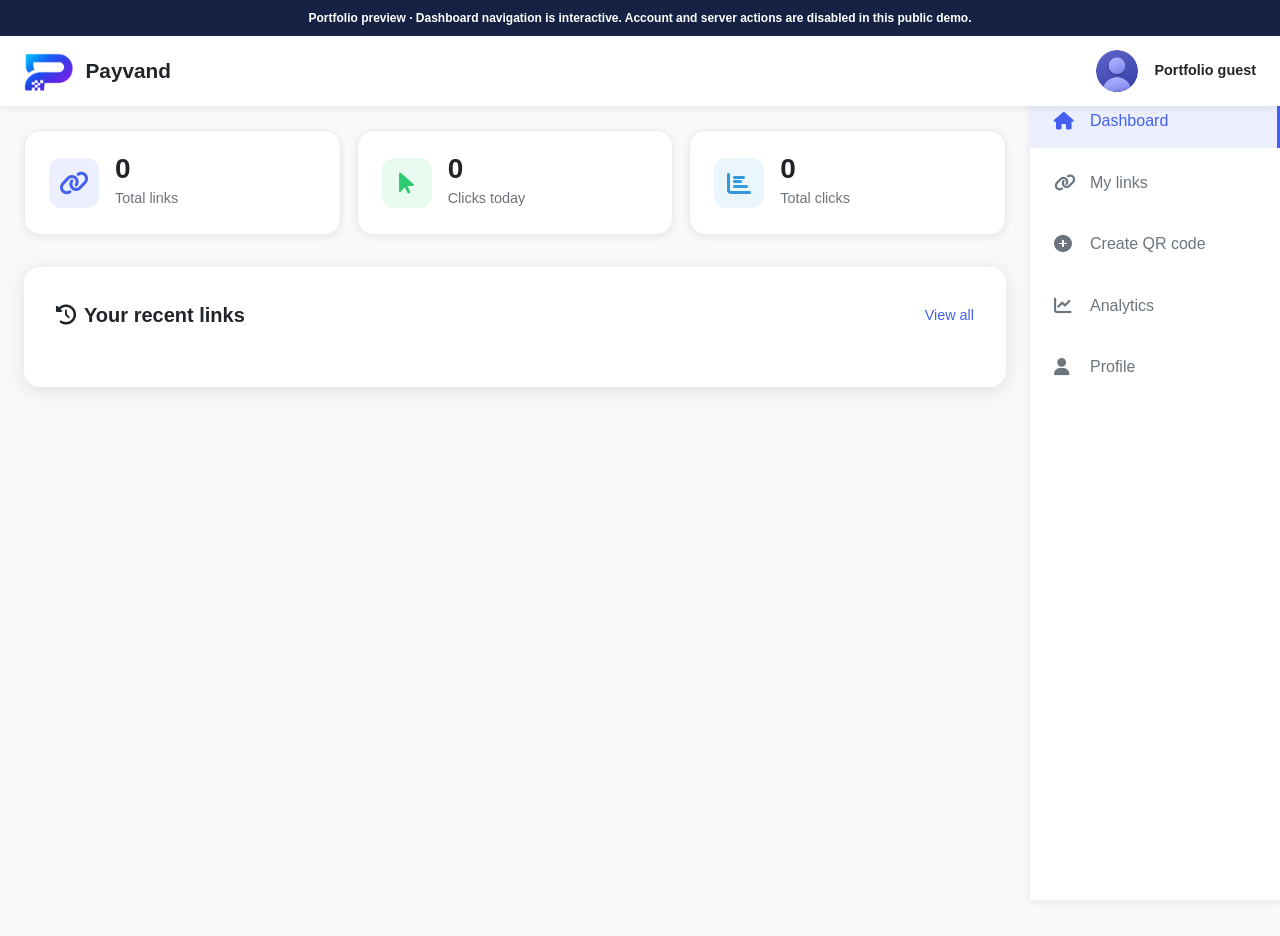
==== docs/index.html @ 4240a50a "Publish English Payvand edition and dashboard preview" ====
<!DOCTYPE html>

<html dir="ltr" lang="en">
<head>
<meta charset="utf-8"/>
<meta content="width=device-width, initial-scale=1.0" name="viewport"/>

<title>Dashboard - Payvand</title>
<link href="favicon.ico" rel="icon" type="image/x-icon"/>
<link href="favicon.ico" rel="icon" sizes="any"/>
<link href="favicon.ico" rel="shortcut icon"/>

<link href="css/Fonts/Vazirmatn.css" rel="stylesheet"/>
<link href="https://cdnjs.cloudflare.com/ajax/libs/font-awesome/6.4.0/css/all.min.css" rel="stylesheet"/>
<link href="css/Dashboard/Dashboard.css" rel="stylesheet"/>
<style>

            .hidden {
                display: none !important;
            }

            .result-container {
                margin: 0 10px 1.5rem;
                padding: 16px;
                border: 1px solid rgba(67, 97, 238, 0.18);
                border-radius: 12px;
                background: linear-gradient(135deg, rgba(67, 97, 238, 0.08), rgba(32, 201, 151, 0.08));
                box-shadow: 0 10px 26px rgba(17, 24, 39, 0.06);
                font-family: 'Vazirmatn', sans-serif;
            }

            .result-header {
                display: flex;
                align-items: center;
                gap: 8px;
                margin-bottom: 12px;
                color: var(--text-main);
                font-size: 0.95rem;
                font-weight: 700;
            }

                .result-header i {
                    color: var(--success);
                }

            #Resultdiv {
                display: grid;
                grid-template-columns: minmax(0, 1fr) auto auto;
                align-items: center;
                gap: 10px;
                width: 100%;
                direction: rtl;
            }

            #ResultInput {
                width: 100%;
                min-width: 0;
                padding: 12px 14px;
                border: 1px solid rgba(67, 97, 238, 0.22);
                border-radius: 10px;
                font-family: inherit;
                font-size: 14px;
                color: #4361ee;
                font-weight: 600;
                background: #ffffff;
                outline: none;
                transition: all 0.2s ease;
                box-sizing: border-box;
                cursor: default;
                direction: ltr;
                text-align: left;
            }

            #Copybtn,
            #shortenother {
                padding: 12px 20px;
                background: linear-gradient(135deg, #4361ee, #7209b7);
                color: white;
                border: none;
                border-radius: 10px;
                font-family: inherit;
                font-size: 14px;
                font-weight: 600;
                cursor: pointer;
                transition: all 0.2s ease;
                display: flex;
                align-items: center;
                gap: 6px;
                white-space: nowrap;
                min-height: 46px;
            }

            #shortenother {
                background: #ffffff;
                color: #4361ee;
                border: 1px solid rgba(67, 97, 238, 0.24);
            }

            .result-timer {
                margin-top: 10px;
                color: var(--text-muted);
                font-size: 0.82rem;
            }

            .analytics-list {
                display: grid;
                gap: 1rem;
            }

            .analytics-link-card {
                display: grid;
                grid-template-columns: minmax(0, 1fr) auto;
                align-items: center;
                gap: 1rem;
                padding: 1rem;
                border: 1px solid rgba(67, 97, 238, 0.14);
                border-radius: 12px;
                background: #ffffff;
                box-shadow: 0 8px 24px rgba(17, 24, 39, 0.04);
            }

            .analytics-link-main {
                min-width: 0;
            }

            .analytics-short {
                color: #4361ee;
                font-weight: 700;
                direction: ltr;
                text-align: left;
                overflow-wrap: anywhere;
            }

            .analytics-original {
                margin-top: 0.35rem;
                color: var(--text-muted);
                font-size: 0.9rem;
                overflow: hidden;
                text-overflow: ellipsis;
                white-space: nowrap;
                direction: ltr;
                text-align: left;
            }

            .analytics-meta {
                display: flex;
                gap: 1rem;
                margin-top: 0.65rem;
                color: var(--text-muted);
                font-size: 0.85rem;
            }

            .analytics-view-btn {
                display: inline-flex;
                align-items: center;
                justify-content: center;
                gap: 6px;
                min-height: 42px;
                padding: 10px 16px;
                border: none;
                border-radius: 10px;
                background: linear-gradient(135deg, #4361ee, #7209b7);
                color: #ffffff;
                font-family: inherit;
                font-weight: 700;
                text-decoration: none;
                cursor: pointer;
                white-space: nowrap;
            }

            .analytics-placeholder {
                padding: 1rem;
                border: 1px dashed rgba(67, 97, 238, 0.28);
                border-radius: 12px;
                background: rgba(67, 97, 238, 0.05);
            }

            .analytics-placeholder-title {
                display: flex;
                align-items: center;
                gap: 8px;
                margin-bottom: 0.75rem;
                color: var(--text-main);
                font-weight: 800;
            }

            .analytics-back-btn {
                margin-top: 1rem;
                border: 1px solid rgba(67, 97, 238, 0.24);
                border-radius: 10px;
                background: #ffffff;
                color: #4361ee;
                font-family: inherit;
                font-weight: 700;
                padding: 10px 14px;
                cursor: pointer;
            }

            .analytics-detail-panel {
                display: grid;
                gap: 1rem;
            }

            .analytics-summary-grid {
                display: grid;
                grid-template-columns: repeat(4, minmax(0, 1fr));
                gap: 1rem;
            }

            .analytics-summary-card {
                padding: 1rem;
                border: 1px solid rgba(67, 97, 238, 0.12);
                border-radius: 12px;
                background: #ffffff;
                box-shadow: 0 8px 24px rgba(17, 24, 39, 0.04);
            }

            .analytics-summary-label {
                color: var(--text-muted);
                font-size: 0.82rem;
            }

            .analytics-summary-value {
                margin-top: 0.45rem;
                color: var(--text-main);
                font-size: 1.25rem;
                font-weight: 800;
                overflow-wrap: anywhere;
            }

            .analytics-chart-grid {
                display: grid;
                grid-template-columns: minmax(0, 1.4fr) minmax(280px, 0.8fr);
                gap: 1rem;
            }

            .analytics-chart-card,
            .analytics-table-card {
                padding: 1rem;
                border: 1px solid rgba(67, 97, 238, 0.12);
                border-radius: 12px;
                background: #ffffff;
                box-shadow: 0 8px 24px rgba(17, 24, 39, 0.04);
            }

            .analytics-card-title {
                margin-bottom: 1rem;
                color: var(--text-main);
                font-weight: 800;
            }

            .trade-chart-shell {
                position: relative;
                min-height: 320px;
                padding: 14px;
                border-radius: 12px;
                background: #0f172a;
                border: 1px solid rgba(148, 163, 184, 0.22);
                box-shadow: inset 0 0 0 1px rgba(255, 255, 255, 0.03);
            }

                .trade-chart-shell canvas {
                    width: 100% !important;
                    height: 290px !important;
                }

            .city-chart-shell {
                position: relative;
                min-height: 320px;
            }

                .city-chart-shell canvas {
                    width: 100% !important;
                    height: 290px !important;
                }

            .hour-chart {
                display: grid;
                grid-template-columns: repeat(24, minmax(18px, 1fr));
                align-items: end;
                gap: 6px;
                min-height: 220px;
                padding-top: 1rem;
                border-bottom: 1px solid #e9ecef;
            }

            .hour-bar-wrap {
                display: flex;
                flex-direction: column;
                align-items: center;
                justify-content: flex-end;
                min-width: 0;
                height: 210px;
            }

            .hour-bar {
                width: 100%;
                min-height: 4px;
                border-radius: 8px 8px 0 0;
                background: linear-gradient(180deg, #4361ee, #20c997);
            }

            .hour-count {
                margin-bottom: 4px;
                color: var(--text-muted);
                font-size: 0.72rem;
            }

            .hour-label {
                margin-top: 6px;
                color: var(--text-muted);
                font-size: 0.7rem;
                writing-mode: vertical-rl;
            }

            .city-chart {
                display: grid;
                gap: 0.75rem;
            }

            .city-bar-row {
                display: grid;
                grid-template-columns: 90px minmax(0, 1fr) 34px;
                align-items: center;
                gap: 8px;
            }

            .city-name {
                color: var(--text-main);
                font-size: 0.85rem;
                overflow: hidden;
                text-overflow: ellipsis;
                white-space: nowrap;
            }

            .city-track {
                height: 10px;
                overflow: hidden;
                border-radius: 99px;
                background: #edf2ff;
            }

            .city-bar {
                height: 100%;
                border-radius: inherit;
                background: linear-gradient(135deg, #7209b7, #4361ee);
            }

            .city-count {
                color: var(--text-muted);
                font-size: 0.8rem;
                text-align: left;
            }

            .analytics-table-wrap {
                overflow-x: auto;
            }

            .analytics-log-table {
                width: 100%;
                min-width: 900px;
                border-collapse: collapse;
            }

                .analytics-log-table th,
                .analytics-log-table td {
                    padding: 0.8rem;
                    border-bottom: 1px solid #edf2f7;
                    color: var(--text-main);
                    font-size: 0.85rem;
                    text-align: right;
                    vertical-align: top;
                }

                .analytics-log-table th {
                    color: var(--text-muted);
                    font-weight: 700;
                    background: #f8f9fa;
                }

            .ltr-cell {
                direction: ltr;
                text-align: left !important;
                max-width: 240px;
                overflow-wrap: anywhere;
            }

            .empty-analytics {
                padding: 1.25rem;
                border: 1px dashed rgba(67, 97, 238, 0.24);
                border-radius: 12px;
                color: var(--text-muted);
                background: rgba(67, 97, 238, 0.04);
            }

            .logout-modal {
                position: fixed;
                inset: 0;
                z-index: 2000;
                display: flex;
                align-items: center;
                justify-content: center;
                padding: 1rem;
                background: rgba(15, 23, 42, 0.55);
                backdrop-filter: blur(4px);
            }

            .logout-dialog {
                width: min(420px, 100%);
                padding: 1.5rem;
                border-radius: 14px;
                background: #ffffff;
                box-shadow: 0 24px 70px rgba(15, 23, 42, 0.24);
                text-align: center;
                font-family: 'Vazirmatn', sans-serif;
            }

            .logout-dialog-icon {
                display: inline-flex;
                align-items: center;
                justify-content: center;
                width: 52px;
                height: 52px;
                margin-bottom: 1rem;
                border-radius: 50%;
                background: rgba(239, 68, 68, 0.1);
                color: #ef4444;
                font-size: 1.3rem;
            }

            .logout-dialog-title {
                margin-bottom: 0.5rem;
                color: var(--text-main);
                font-size: 1.1rem;
                font-weight: 800;
            }

            .logout-dialog-message {
                margin-bottom: 1.25rem;
                color: var(--text-muted);
                line-height: 1.8;
            }

            .logout-dialog-actions {
                display: grid;
                grid-template-columns: 1fr 1fr;
                gap: 0.75rem;
            }

            .logout-dialog-btn {
                min-height: 44px;
                border-radius: 10px;
                border: none;
                font-family: inherit;
                font-weight: 800;
                cursor: pointer;
            }

                .logout-dialog-btn.confirm {
                    background: #ef4444;
                    color: #ffffff;
                }

                .logout-dialog-btn.cancel {
                    background: #f1f5f9;
                    color: var(--text-main);
                }

            .qr-dashboard-grid {
                display: grid;
                grid-template-columns: minmax(0, 1fr) minmax(320px, 0.9fr);
                gap: 1rem;
                align-items: start;
            }

            .qr-panel {
                background: #ffffff;
                border: 1px solid rgba(67, 97, 238, 0.12);
                border-radius: 12px;
                padding: 1.25rem;
                box-shadow: 0 8px 24px rgba(17, 24, 39, 0.04);
                margin-bottom: 1rem;
            }

            .qr-panel-title {
                display: flex;
                align-items: center;
                justify-content: space-between;
                gap: 0.75rem;
                margin-bottom: 1rem;
                color: var(--text-main);
                font-weight: 800;
            }

                .qr-panel-title span {
                    display: inline-flex;
                    align-items: center;
                    gap: 0.5rem;
                }

            .qr-form-grid {
                display: grid;
                grid-template-columns: repeat(2, minmax(0, 1fr));
                gap: 1rem;
            }

            .qr-color-row {
                display: grid;
                grid-template-columns: repeat(2, minmax(0, 1fr));
                gap: 0.75rem;
            }

            .qr-color-control {
                display: grid;
                grid-template-columns: 44px minmax(0, 1fr);
                align-items: center;
                gap: 0.75rem;
                padding: 0.65rem;
                border: 1px solid var(--border);
                border-radius: 10px;
                background: var(--bg-main);
            }

                .qr-color-control input[type="color"] {
                    width: 44px;
                    height: 44px;
                    padding: 0;
                    border: none;
                    border-radius: 8px;
                    background: transparent;
                    cursor: pointer;
                }

            .qr-size-options {
                display: grid;
                grid-template-columns: repeat(3, minmax(0, 1fr));
                gap: 0.5rem;
            }

            .qr-size-option {
                min-height: 42px;
                border: 1px solid var(--border);
                border-radius: 10px;
                background: #ffffff;
                color: var(--text-main);
                font-family: inherit;
                font-weight: 700;
                cursor: pointer;
            }

                .qr-size-option.active {
                    border-color: var(--primary);
                    color: var(--primary);
                    background: rgba(67, 97, 238, 0.08);
                }

            .qr-preview-shell {
                display: grid;
                gap: 0.75rem;
                justify-items: center;
                padding: 1rem;
                border: 1px dashed rgba(67, 97, 238, 0.28);
                border-radius: 12px;
                background: rgba(67, 97, 238, 0.04);
            }

            #qrPreviewCanvas {
                width: min(280px, 100%);
                aspect-ratio: 1;
                height: auto;
                border-radius: 8px;
                background: #ffffff;
                box-shadow: 0 12px 30px rgba(17, 24, 39, 0.08);
            }

            .qr-help-text {
                color: var(--text-muted);
                font-size: 0.82rem;
            }

            .qr-link-list,
            .qr-grid {
                display: grid;
                gap: 0.75rem;
            }

            .qr-link-list {
                max-height: 360px;
                overflow: auto;
                padding-left: 0.25rem;
            }

            .qr-link-option {
                display: grid;
                grid-template-columns: minmax(0, 1fr) auto;
                align-items: center;
                gap: 0.75rem;
                padding: 0.85rem;
                border: 1px solid var(--border);
                border-radius: 10px;
                background: var(--bg-main);
            }

                .qr-link-option.active {
                    border-color: var(--primary);
                    background: rgba(67, 97, 238, 0.08);
                }

            .qr-link-short,
            .qr-link-original,
            .qr-card-link {
                direction: ltr;
                text-align: left;
                overflow-wrap: anywhere;
            }

            .qr-link-short {
                color: var(--primary);
                font-weight: 800;
            }

            .qr-link-original {
                margin-top: 0.25rem;
                color: var(--text-muted);
                font-size: 0.82rem;
            }

            .qr-inline-actions {
                display: flex;
                gap: 0.4rem;
            }

            .qr-action-btn {
                display: inline-flex;
                align-items: center;
                justify-content: center;
                width: 38px;
                height: 38px;
                border: 1px solid var(--border);
                border-radius: 10px;
                background: #ffffff;
                color: var(--text-muted);
                cursor: pointer;
                text-decoration: none;
            }

                .qr-action-btn:hover {
                    border-color: var(--primary);
                    color: var(--primary);
                }

                .qr-action-btn.delete:hover {
                    border-color: var(--error);
                    color: var(--error);
                }

            .qr-card {
                display: grid;
                grid-template-columns: 86px minmax(0, 1fr) auto;
                gap: 0.8rem;
                align-items: center;
                padding: 0.75rem;
                border: 1px solid var(--border);
                border-radius: 10px;
                background: var(--bg-main);
            }

                .qr-card img {
                    width: 86px;
                    height: 86px;
                    object-fit: contain;
                    border-radius: 8px;
                    background: #ffffff;
                }

            .qr-status {
                margin-bottom: 1rem;
                padding: 0.85rem 1rem;
                border-radius: 10px;
                font-weight: 700;
            }

                .qr-status.success {
                    color: #166534;
                    background: #dcfce7;
                }

                .qr-status.error {
                    color: #991b1b;
                    background: #fee2e2;
                }

            @media (max-width: 768px) {
                #Resultdiv {
                    grid-template-columns: 1fr;
                }

                #Copybtn,
                #shortenother {
                    justify-content: center;
                    width: 100%;
                }

                .analytics-link-card {
                    grid-template-columns: 1fr;
                }

                .analytics-view-btn {
                    width: 100%;
                }

                .analytics-summary-grid,
                .analytics-chart-grid,
                .qr-dashboard-grid,
                .qr-form-grid {
                    grid-template-columns: 1fr;
                }

                .analytics-meta,
                .qr-inline-actions {
                    flex-wrap: wrap;
                }

                .analytics-summary-card,
                .analytics-chart-card,
                .analytics-table-card,
                .qr-panel {
                    padding: 0.9rem;
                }

                .qr-card {
                    grid-template-columns: 72px minmax(0, 1fr);
                    align-items: start;
                }

                    .qr-card img {
                        width: 72px;
                        height: 72px;
                    }

                    .qr-card .qr-inline-actions {
                        grid-column: 1 / -1;
                        justify-content: stretch;
                    }

                        .qr-card .qr-inline-actions .qr-action-btn,
                        .qr-card .qr-inline-actions form {
                            flex: 1;
                        }

                        .qr-card .qr-inline-actions .qr-action-btn {
                            width: 100%;
                        }

                .qr-color-row,
                .qr-size-options {
                    grid-template-columns: 1fr;
                }

                .hour-chart {
                    overflow-x: auto;
                    grid-template-columns: repeat(24, 28px);
                    padding-bottom: 0.5rem;
                }
            }

            @media (max-width: 420px) {
                .qr-link-option {
                    grid-template-columns: 1fr;
                }

                    .qr-link-option .qr-inline-actions {
                        justify-content: stretch;
                    }

                    .qr-link-option .qr-action-btn {
                        flex: 1;
                        width: 100%;
                    }

                .logout-dialog-actions {
                    grid-template-columns: 1fr;
                }
            }

    </style>
<link href="css/theme.css" rel="stylesheet"/>
<link href="css/english.css" rel="stylesheet"/>
<style>.portfolio-demo-banner{position:relative;z-index:10001;padding:9px 16px;text-align:center;background:#152244;color:#fff;font:600 12px/1.5 Arial,sans-serif}.portfolio-demo-banner+header{top:36px}@media(max-width:600px){.portfolio-demo-banner{font-size:11px}}body{direction:ltr}</style></head>
<body><div class="portfolio-demo-banner">Portfolio preview · Dashboard navigation is interactive. Account and server actions are disabled in this public demo.</div>
<!-- Header -->
<header class="dashboard-header">
<a href="#dashboard" style="text-decoration:none;">
<div class="logo">
<img alt="Alternate Text" class="icon icon-md" src="Images/Logo/logo.png"/>
<span class="logo-text">Payvand</span>
</div>
</a>
<div class="user-profile">
<img alt="Payvand Logo" class="icon icon-md" src="Images/Icons/ProfileIcon.png"/>
<div class="user-info">
<div class="user-name">
Portfolio guest                </div>
<div class="user-phone"></div>
</div>
</div>
</header>
<!-- Sidebar (Desktop) -->
<aside class="dashboard-sidebar">
<nav>
<ul class="nav-menu">
<li class="nav-item">
<a class="nav-link active" data-page="dashboard" href="#dashboard">
<i class="fas fa-home nav-icon"></i>
<span>Dashboard</span>
</a>
</li>
<li class="nav-item">
<a class="nav-link" data-page="links" href="#links">
<i class="fas fa-link nav-icon"></i>
<span>My links</span>
</a>
</li>
<li class="nav-item">
<a class="nav-link" data-page="create" href="#create">
<i class="fas fa-plus-circle nav-icon"></i>
<span>Create QR code</span>
</a>
</li>
<li class="nav-item">
<a class="nav-link" data-page="analytics" href="#analytics">
<i class="fas fa-chart-line nav-icon"></i>
<span>Analytics</span>
</a>
</li>
<li class="nav-item">
<a class="nav-link" data-page="profile" href="#profile">
<i class="fas fa-user nav-icon"></i>
<span>Profile</span>
</a>
</li>
</ul>
</nav>
</aside>
<!-- Main Content -->
<main class="dashboard-main">
<!-- Dashboard Page -->
<section class="page-section active" id="dashboard">
<!-- Stats Cards -->
<div class="stats-grid">
<div class="stat-card">
<div class="stat-icon link">
<i class="fas fa-link"></i>
</div>
<div class="stat-content">
<div class="stat-number">0</div>
<div class="stat-label">Total links</div>
</div>
</div>
<div class="stat-card">
<div class="stat-icon click">
<i class="fas fa-mouse-pointer"></i>
</div>
<div class="stat-content">
<div class="stat-number">0</div>
<div class="stat-label">Clicks today</div>
</div>
</div>
<div class="stat-card">
<div class="stat-icon active">
<i class="fas fa-chart-bar"></i>
</div>
<div class="stat-content">
<div class="stat-number">0</div>
<div class="stat-label">Total clicks</div>
</div>
</div>
</div>
<!-- Recent Links -->
<div class="recent-links">
<div class="section-header">
<h2 class="section-title">
<i class="fas fa-history"></i>
                        Your recent links
                    </h2>
<a class="view-all" data-page="links" href="#links">
                        View all
                    </a>
</div>
<div class="links-list" id="recentLinksList">
</div>
</div>
</section>
<!-- My Links Page -->
<section class="page-section" id="links">
<div class="section-header">
<h2 class="section-title">
<i class="fas fa-link"></i>
                    Create a new link
                </h2>
</div>
<form data-demo-form="true" data-pv-disable-submit="true" data-pv-error="Enter a valid URL." data-pv-validate="true" id="dashboardCreateLinkForm">
<div style="display: flex; align-items: center; gap: 8px; width: 100%; direction: rtl; font-family: 'Vazirmatn', sans-serif;">
<div style="position: relative; flex: 1; padding:10px;">
<input data-val="true" data-val-required="The ShortenedLink field is required." id="ShortenedLink" name="ShortenedLink" type="hidden" value=""/>
<input data-pv-required="true" data-pv-url="true" data-val="true" data-val-required="The OriginalUrl field is required." id="OriginalUrl" name="OriginalUrl" onblur="this.style.borderColor='#e9ecef'; this.style.boxShadow='none'" onfocus="this.style.borderColor='#4361ee'; this.style.boxShadow='0 0 0 4px rgba(67, 97, 238, 0.1)'" onmouseenter="this.style.borderColor='#adb5bd'" onmouseleave="this.style.borderColor='#e9ecef'" placeholder="Enter your URL..." style="width: 100%; padding: 12px 40px 12px 16px; border: 2px solid #e9ecef; border-radius: 12px; font-family: inherit; font-size: 14px; color: #212529; background: #ffffff; outline: none; transition: all 0.2s ease; box-sizing: border-box;" type="text" value=""/>
</div>
<button disabled="disabled" onmousedown="this.style.transform='translateY(0)'" onmouseenter="this.style.transform='translateY(-2px)'; this.style.boxShadow='0 4px 12px rgba(67, 97, 238, 0.3)'" onmouseleave="this.style.transform='translateY(0)'; this.style.boxShadow='none'" style="padding: 12px 20px; background: linear-gradient(135deg, #4361ee, #7209b7); color: white; border: none; border-radius: 12px; font-family: inherit; font-size: 14px; font-weight: 600; cursor: pointer; transition: all 0.2s ease; display: flex; align-items: center; gap: 6px; white-space: nowrap;" title="Available in the full application" type="submit">
<i class="fas fa-scissors" style="font-size: 14px;"></i>
                        Shorten link
                    </button>
</div>
</form>
<div class="result-container hidden" id="linkResult">
<div class="result-header">
<i class="fas fa-check-circle"></i>
<span>Short link created successfully</span>
</div>
<div id="Resultdiv">
<input id="ResultInput" onmouseenter="this.style.borderColor='#adb5bd'" onmouseleave="this.style.borderColor='#e9ecef'" readonly="" type="text" value=""/>
<button id="Copybtn" onmousedown="this.style.transform='translateY(0)'" onmouseenter="this.style.transform='translateY(-2px)'; this.style.boxShadow='0 4px 12px rgba(67, 97, 238, 0.3)'" onmouseleave="this.style.transform='translateY(0)'; this.style.boxShadow='none'" type="button">
<img alt="Copy Icon" class="icon icon-sm" src="Images/Icons/CopyW.png"/>
                        Copy
                    </button>
<button id="shortenother" onmousedown="this.style.transform='translateY(0)'" onmouseenter="this.style.transform='translateY(-2px)'; this.style.boxShadow='0 4px 12px rgba(67, 97, 238, 0.3)'" onmouseleave="this.style.transform='translateY(0)'; this.style.boxShadow='none'" type="button">
<img alt="Plus Icon" class="icon icon-sm" src="Images/Icons/Plus.png"/>
                        Shorten another link
                    </button>
</div>
</div>

<div class="section-header">
<h2 class="section-title">
<i class="fas fa-link"></i>
                    My links
                </h2>
<input class="form-input" id="searchLinks" placeholder="Search links..." style="max-width: 300px;" type="text"/>
</div>
<div class="links-grid" id="allLinksList">
</div>

</section>
<section class="page-section" id="create">
<div class="section-header">
<h2 class="section-title">
<i class="fas fa-qrcode"></i>
                    Create QR Code
                </h2>
</div>
<div class="qr-dashboard-grid">
<div>
<form class="qr-panel" data-demo-form="true" data-pv-error="Choose or enter a valid URL for your QR code." data-pv-qr="true" data-pv-validate="true" enctype="multipart/form-data" id="qrForm">
<div class="qr-panel-title">
<span><i class="fas fa-wand-magic-sparkles"></i> QR code settings</span>
<button class="qr-action-btn" id="clearQrForm" title="New form" type="button">
<i class="fas fa-plus"></i>
</button>
</div>
<input data-val="true" data-val-required="The Id field is required." id="qrId" name="Qrcdoe.Id" type="hidden" value="0"/>
<input data-val="true" data-val-required="The Size field is required." id="qrSizeInput" name="Qrcdoe.Size" type="hidden" value="300"/>
<div class="form-group">
<label class="form-label" for="Qrcdoe_ShortenedLinkId">Choose a short link</label>
<select class="form-input" id="qrShortenedLinkSelect" name="Qrcdoe.ShortenedLinkId">
<option value="">Enter a different URL</option>
</select>
</div>
<div class="form-group">
<label class="form-label" for="Qrcdoe_Link">Or use a direct URL</label>
<input class="form-input" data-pv-url="true" dir="ltr" id="qrLinkInput" name="Qrcdoe.Link" placeholder="https://example.com/page" type="text" value=""/>
</div>
<div class="qr-form-grid">
<div class="form-group">
<label class="form-label">Colors</label>
<div class="qr-color-row">
<label class="qr-color-control">
<input data-val="true" data-val-required="The ForeGroundColor field is required." id="qrForegroundColor" name="Qrcdoe.ForeGroundColor" type="color" value="#000000"/>
<span>Foreground color</span>
</label>
<label class="qr-color-control">
<input data-val="true" data-val-required="The BackGroundColor field is required." id="qrBackgroundColor" name="Qrcdoe.BackGroundColor" type="color" value="#FFFFFF"/>
<span>Background</span>
</label>
</div>
</div>
<div class="form-group">
<label class="form-label">Output size</label>
<div class="qr-size-options">
<button class="qr-size-option" data-size="220" type="button">Small</button>
<button class="qr-size-option active" data-size="300" type="button">Medium</button>
<button class="qr-size-option" data-size="500" type="button">Large</button>
</div>
</div>
</div>
<div class="form-group">
<label class="form-label" for="Qrcdoe_Logo">Optional logo</label>
<input accept="image/png,image/jpeg,image/webp" class="form-input" id="qrLogoInput" name="Qrcdoe.Logo" type="file"/>
<div class="qr-help-text">The logo applies to the preview and new output only.</div>
</div>
<div class="qr-preview-shell">
<canvas height="300" id="qrPreviewCanvas" width="300"></canvas>
<div class="qr-help-text" id="qrPreviewText">Live QR code preview</div>
</div>
<button class="save-btn" disabled="disabled" style="width:100%; margin-top:1rem;" title="Available in the full application" type="submit">
<i class="fas fa-save"></i>
                            Save QR code
                        </button>
</form>

</div>
<div>
<div class="qr-panel">
<div class="qr-panel-title">
<span><i class="fas fa-link"></i> Short links</span>
<span class="qr-help-text">0 link</span>
</div>
<input class="form-input" id="qrLinkSearch" placeholder="Search links..." style="margin-bottom:0.75rem;" type="text"/>
<div class="qr-link-list" id="qrLinkList">
</div>
</div>
<div class="qr-panel">
<div class="qr-panel-title">
<span><i class="fas fa-history"></i> Created QR codes</span>
<span class="qr-help-text">0 items</span>
</div>
<div class="qr-grid">
<div class="empty-analytics">You have not created a QR code yet.</div>
</div>
</div>
</div>
</div>
</section>
<!-- Analytics Page -->
<section class="page-section" id="analytics">
<div id="analyticsListView">
<div class="section-header">
<h2 class="section-title">
<i class="fas fa-chart-line"></i>
                        Link analytics
                    </h2>
</div>
<div class="analytics-list">
</div>
</div>
<div class="hidden" id="analyticsDetailView">
<div class="section-header">
<h2 class="section-title">
<i class="fas fa-chart-bar"></i>
                        Link analytics
                    </h2>
</div>
<div style="margin-bottom: 1rem;">
<button class="analytics-back-btn" id="analyticsBackToList" type="button">
                        Back to links
                    </button>
</div>
<div id="analyticsDetails">
</div>
</div>
</section>
<!-- Profile Page -->
<section class="page-section" id="profile">
<div class="profile-container">
<div class="profile-card">
<div class="profile-info">
<img alt="Payvand Logo" class="icon icon-Logo" src="Images/Icons/ProfileIcon.png"/>
<div>
<h3 style="margin-bottom: 0.5rem; color: var(--text-main);">
Portfolio guest
                            </h3>
<p style="color: var(--text-muted);">Member since October 2, 2026</p>
</div>
</div>
<form data-demo-form="true" data-pv-disable-submit="true" data-pv-error="Enter a valid username." data-pv-validate="true" id="changeUserNameForm">
<input data-val="true" data-val-required="The UserId field is required." id="UserId" name="UserId" type="hidden" value="24"/>
<label class="form-label" for="DisplayName">Username</label>
<input class="form-input" data-pv-required="true" data-pv-unique-url="/Dashboard/CheckDisplayName" data-pv-username="true" id="DisplayName" name="DisplayName" placeholder="User_123" type="text" value="کاربر مهمان"/>
<span class="pv-field-error"></span>
<button class="save-btn-usname" disabled="disabled" title="Available in the full application" type="submit">
<i class="fas fa-save"></i>
                            Save changes
                        </button>
</form>
<label class="form-label">Google account email</label>
<input class="form-input" dir="ltr" readonly="" type="email"/>
</div>
</div>
</section>
</main>
<!-- Bottom Navigation (Mobile) -->
<nav class="bottom-nav">
<a class="bottom-nav-item active" data-page="dashboard" href="#dashboard">
<i class="fas fa-home bottom-nav-icon"></i>
<span class="bottom-nav-text">Home</span>
</a>
<a class="bottom-nav-item" data-page="links" href="#links">
<i class="fas fa-link bottom-nav-icon"></i>
<span class="bottom-nav-text">Links</span>
</a>
<a class="bottom-nav-item" data-page="create" href="#create">
<div class="create-link-btn">
<i class="fas fa-plus"></i>
</div>
<span class="bottom-nav-text create-text">Create</span>
</a>
<a class="bottom-nav-item" data-page="analytics" href="#analytics">
<i class="fas fa-chart-line bottom-nav-icon"></i>
<span class="bottom-nav-text">Analytics</span>
</a>
<a class="bottom-nav-item" data-page="profile" href="#profile">
<i class="fas fa-user bottom-nav-icon"></i>
<span class="bottom-nav-text">Profile</span>
</a>
</nav>
<div aria-labelledby="logoutModalTitle" aria-modal="true" class="logout-modal hidden" id="logoutModal" role="dialog">
<div class="logout-dialog">
<div class="logout-dialog-icon">
<i class="fas fa-sign-out-alt"></i>
</div>
<div class="logout-dialog-title" id="logoutModalTitle">Sign out</div>
<div class="logout-dialog-message">Sign out of the dashboard?</div>
<div class="logout-dialog-actions">
<button class="logout-dialog-btn confirm" id="confirmLogout" type="button">Yes</button>
<button class="logout-dialog-btn cancel" id="cancelLogout" type="button">No</button>
</div>
</div>
</div>
<form data-demo-form="true" hidden="" id="logoutForm"></form>
<!-- Overlay wrapper -->
<!-- Global Toast -->
<div class="toast" id="toast">
<i class="fas fa-check-circle toast-icon"></i>
<span id="toastMessage"></span>
<button id="closeToast">×</button>
</div>



<script defer="True" src="demo.js"></script></body>
</html>
---- docs/css/Fonts/Vazirmatn.css ----
@font-face {
    font-family: 'Vazirmatn';
    src: url('../../Fonts/Vazirmatn-Regular.woff2') format('woff2');
    font-weight: 400;
    font-style: normal;
    font-display: swap;
}

@font-face {
    font-family: 'Vazirmatn';
    src: url('../../Fonts/Vazirmatn-Medium.woff2') format('woff2');
    font-weight: 500;
    font-style: normal;
    font-display: swap;
}

@font-face {
    font-family: 'Vazirmatn';
    src: url('../../Fonts/Vazirmatn-SemiBold.woff2') format('woff2');
    font-weight: 600;
    font-style: normal;
    font-display: swap;
}

@font-face {
    font-family: 'Vazirmatn';
    src: url('../../Fonts/Vazirmatn-Bold.woff2') format('woff2');
    font-weight: 700;
    font-style: normal;
    font-display: swap;
}

html,
body,
button,
input,
textarea,
select {
    font-family: 'Vazirmatn', sans-serif;
}
---- docs/css/Dashboard/Dashboard.css ----
:root {
    --primary: #4361EE;
    --secondary: #7209B7;
    --primary-hover: #3A56D4;
    --secondary-hover: #5E08A5;
    --bg-main: #F8F9FA;
    --bg-card: #FFFFFF;
    --text-main: #212529;
    --text-muted: #6C757D;
    --border: #E9ECEF;
    --success: #2ECC71;
    --warning: #F39C12;
    --error: #E74C3C;
    --info: #3498DB;
    --shadow-sm: 0 2px 8px rgba(0, 0, 0, 0.08);
    --shadow-md: 0 4px 20px rgba(0, 0, 0, 0.1);
    --shadow-lg: 0 8px 30px rgba(0, 0, 0, 0.15);
    --radius-sm: 8px;
    --radius-md: 12px;
    --radius-lg: 16px;
    --transition: all 0.3s cubic-bezier(0.4, 0, 0.2, 1);
    --sidebar-width: 250px;
    --header-height: 70px;
    --bottom-nav-height: 65px;
}

* {
    margin: 0;
    padding: 0;
    box-sizing: border-box;
}

body {
    font-family: 'Vazirmatn', sans-serif;
    background: var(--bg-main);
    color: var(--text-main);
    direction: rtl;
    line-height: 1.6;
    overflow-x: hidden;
}

/* Header */
.dashboard-header {
    background: var(--bg-card);
    height: var(--header-height);
    position: fixed;
    top: 0;
    right: 0;
    left: 0;
    display: flex;
    align-items: center;
    justify-content: space-between;
    padding: 0 1.5rem;
    box-shadow: var(--shadow-sm);
    z-index: 100;
}

.logo {
    display: flex;
    align-items: center;
    gap: 0.75rem;
}
.icon-sm {
    width: 18px;
    height: 18px;
}

.logo-icon {
    width: 36px;
    height: 36px;
    background: linear-gradient(135deg, var(--primary), var(--secondary));
    border-radius: var(--radius-sm);
    display: flex;
    align-items: center;
    justify-content: center;
    color: white;
    font-size: 1.2rem;
}

.logo-text {
    font-size: 1.3rem;
    font-weight: 700;
    color: var(--text-main);
}

.user-profile {
    display: flex;
    align-items: center;
    gap: 0.75rem;
}

.user-avatar {
    width: 40px;
    height: 40px;
/*    background: url(../../Images/Icons/User.png) ;*/
    background-color : #555555;
    border-radius: 50%;
    display: flex;
    align-items: center;
    justify-content: center;
    color: white;
    font-weight: 600;
}
.icon {
    object-fit: contain;
}

.icon-sm {
    width: 18px;
    height: 18px;
}

.icon-md {
/*    width: 26px;*/
    height: 50px;
}
.icon-Logo {
    width: 60px;
    height: 60px;
}

.user-info {
    display: flex;
    flex-direction: column;
}

.user-name {
    font-weight: 600;
    font-size: 0.9rem;
}

.user-phone {
    color: var(--text-muted);
    font-size: 0.8rem;
}

.logout-btn {
    background: var(--bg-main);
    border: 1px solid var(--border);
    color: var(--text-muted);
    padding: 0.5rem 1rem;
    border-radius: var(--radius-sm);
    cursor: pointer;
    font-family: inherit;
    font-size: 0.85rem;
    transition: var(--transition);
}

    .logout-btn:hover {
        background: var(--error);
        color: white;
        border-color: var(--error);
    }

/* Sidebar for Desktop */
.dashboard-sidebar {
    position: fixed;
    top: var(--header-height);
    right: 0;
    width: var(--sidebar-width);
    height: calc(100vh - var(--header-height));
    background: var(--bg-card);
    box-shadow: var(--shadow-sm);
    padding: 1.5rem 0;
    overflow-y: auto;
    transition: var(--transition);
}

.nav-menu {
    list-style: none;
}

.nav-item {
    margin-bottom: 0.5rem;
}

.nav-link {
    display: flex;
    align-items: center;
    gap: 0.75rem;
    padding: 0.875rem 1.5rem;
    color: var(--text-muted);
    text-decoration: none;
    transition: var(--transition);
    border-right: 3px solid transparent;
}

    .nav-link:hover {
        background: rgba(67, 97, 238, 0.05);
        color: var(--primary);
    }

    .nav-link.active {
        background: rgba(67, 97, 238, 0.1);
        color: var(--primary);
        border-right-color: var(--primary);
    }

.nav-icon {
    font-size: 1.1rem;
    width: 24px;
}

/* Main Content */
.dashboard-main {
    margin-top: var(--header-height);
    margin-right: var(--sidebar-width);
    padding: 1.5rem;
    min-height: calc(100vh - var(--header-height));
    transition: var(--transition);
}

/* Bottom Navigation for Mobile */
.bottom-nav {
    position: fixed;
    bottom: 0;
    right: 0;
    left: 0;
    background: var(--bg-card);
    display: none;
    justify-content: space-between;
    gap: 0.25rem;
    padding: 0.55rem max(0.55rem, env(safe-area-inset-right)) calc(0.55rem + env(safe-area-inset-bottom)) max(0.55rem, env(safe-area-inset-left));
    border-top: 1px solid rgba(67, 97, 238, 0.12);
    box-shadow: 0 -10px 30px rgba(15, 23, 42, 0.12);
    z-index: 100;
    min-height: var(--bottom-nav-height);
}

.bottom-nav-item {
    display: flex;
    flex-direction: column;
    align-items: center;
    justify-content: center;
    text-decoration: none;
    color: var(--text-muted);
    transition: var(--transition);
    flex: 1;
    min-width: 0;
    min-height: 54px;
    border-radius: var(--radius-md);
    padding: 0.35rem 0.2rem;
}

    .bottom-nav-item.active {
        color: var(--primary);
        background: rgba(67, 97, 238, 0.08);
    }

.bottom-nav-icon {
    font-size: 1.2rem;
    margin-bottom: 0.25rem;
}

.bottom-nav-text {
    font-size: 0.72rem;
    font-weight: 700;
    line-height: 1.4;
    max-width: 100%;
    white-space: nowrap;
    overflow: hidden;
    text-overflow: ellipsis;
}

.create-link-btn {
    width: 42px;
    height: 42px;
    background: linear-gradient(135deg, var(--primary), var(--secondary));
    border-radius: 50%;
    display: flex;
    align-items: center;
    justify-content: center;
    color: white;
    font-size: 1.15rem;
    transform: translateY(-8px);
    box-shadow: var(--shadow-lg);
}

.create-text {
    margin-top: -6px;
}

/* Page Sections */
.page-section {
    display: none;
    animation: fadeIn 0.3s ease;
}

    .page-section.active {
        display: block;
    }

@keyframes fadeIn {
    from {
        opacity: 0;
    }

    to {
        opacity: 1;
    }
}

/* Stats Cards */
.stats-grid {
    display: grid;
    grid-template-columns: repeat(auto-fit, minmax(200px, 1fr));
    gap: 1rem;
    margin-bottom: 2rem;
}

.stat-card {
    background: var(--bg-card);
    border-radius: var(--radius-lg);
    padding: 1.5rem;
    box-shadow: var(--shadow-sm);
    border: 1px solid var(--border);
    display: flex;
    align-items: center;
    gap: 1rem;
}

.stat-icon {
    width: 50px;
    height: 50px;
    border-radius: var(--radius-md);
    display: flex;
    align-items: center;
    justify-content: center;
    font-size: 1.5rem;
}

    .stat-icon.link {
        background: rgba(67, 97, 238, 0.1);
        color: var(--primary);
    }

    .stat-icon.click {
        background: rgba(46, 204, 113, 0.1);
        color: var(--success);
    }

    .stat-icon.active {
        background: rgba(52, 152, 219, 0.1);
        color: var(--info);
    }

    .stat-icon.time {
        background: rgba(243, 156, 18, 0.1);
        color: var(--warning);
    }

.stat-content {
    flex: 1;
}

.stat-number {
    font-size: 1.75rem;
    font-weight: 700;
    color: var(--text-main);
    line-height: 1;
}

.stat-label {
    color: var(--text-muted);
    font-size: 0.9rem;
    margin-top: 0.25rem;
}

/* Quick Link Creation */
.quick-create {
    background: var(--bg-card);
    border-radius: var(--radius-lg);
    padding: 2rem;
    margin-bottom: 2rem;
    box-shadow: var(--shadow-md);
    border: 1px solid rgba(255, 255, 255, 0.2);
}

.create-title {
    font-size: 1.25rem;
    font-weight: 600;
    margin-bottom: 1rem;
    color: var(--text-main);
    display: flex;
    align-items: center;
    gap: 0.5rem;
}

.create-form {
    display: flex;
    gap: 1rem;
}

.url-input {
    flex: 1;
    padding: 1rem 1.25rem;
    border: 2px solid var(--border);
    border-radius: var(--radius-md);
    font-family: inherit;
    font-size: 1rem;
    background: var(--bg-main);
    color: var(--text-main);
    transition: var(--transition);
    outline: none;
}

    .url-input:focus {
        border-color: var(--primary);
        box-shadow: 0 0 0 3px rgba(67, 97, 238, 0.15);
    }

.create-btn {
    padding: 0 2rem;
    background: linear-gradient(135deg, var(--primary), var(--secondary));
    color: white;
    border: none;
    border-radius: var(--radius-md);
    font-family: inherit;
    font-size: 1rem;
    font-weight: 600;
    cursor: pointer;
    transition: var(--transition);
}

    .create-btn:hover {
        transform: translateY(-2px);
        box-shadow: var(--shadow-md);
        background: linear-gradient(135deg, var(--primary-hover), var(--secondary-hover));
    }

/* Recent Links */
.recent-links {
    background: var(--bg-card);
    border-radius: var(--radius-lg);
    padding: 2rem;
    box-shadow: var(--shadow-md);
}

.section-header {
    display: flex;
    justify-content: space-between;
    align-items: center;
    margin-bottom: 1.5rem;
}

.section-title {
    font-size: 1.25rem;
    font-weight: 600;
    color: var(--text-main);
    display: flex;
    align-items: center;
    gap: 0.5rem;
}

.view-all {
    color: var(--primary);
    text-decoration: none;
    font-size: 0.9rem;
    transition: var(--transition);
}

    .view-all:hover {
        color: var(--primary-hover);
    }

.links-list {
    display: flex;
    flex-direction: column;
    gap: 1rem;
}

.link-item {
    background: var(--bg-main);
    border-radius: var(--radius-md);
    padding: 1.25rem;
    border: 1px solid var(--border);
    transition: var(--transition);
}

    .link-item:hover {
        border-color: var(--primary);
        box-shadow: var(--shadow-sm);
    }

.link-header {
    display: flex;
    justify-content: space-between;
    align-items: center;
    margin-bottom: 0.75rem;
}

.link-short {
    font-weight: 600;
    color: var(--primary);
    font-size: 1.1rem;
}

.link-actions {
    display: flex;
    gap: 0.5rem;
}

.action-btn {
    width: 36px;
    height: 36px;
    border-radius: var(--radius-sm);
    border: 1px solid var(--border);
    background: var(--bg-card);
    color: var(--text-muted);
    cursor: pointer;
    display: flex;
    align-items: center;
    justify-content: center;
    transition: var(--transition);
}

    .action-btn:hover {
        background: var(--primary);
        color: white;
        border-color: var(--primary);
    }

.link-details {
    display: flex;
    justify-content: space-between;
    align-items: center;
}

.link-original {
    color: var(--text-muted);
    font-size: 0.9rem;
    max-width: 70%;
    overflow: hidden;
    text-overflow: ellipsis;
    white-space: nowrap;
}

.link-stats {
    display: flex;
    align-items: center;
    gap: 0.5rem;
    color: var(--success);
    font-weight: 600;
}

/* My Links Page */
.links-grid {
    display: grid;
    grid-template-columns: repeat(auto-fill, minmax(300px, 1fr));
    gap: 1rem;
}

.link-card {
    background: var(--bg-card);
    border-radius: var(--radius-lg);
    padding: 1.5rem;
    box-shadow: var(--shadow-sm);
    border: 1px solid var(--border);
    transition: var(--transition);
}

    .link-card:hover {
        box-shadow: var(--shadow-md);
    }

/* Analytics Page */
.chart-container {
    background: var(--bg-card);
    border-radius: var(--radius-lg);
    padding: 2rem;
    margin-bottom: 1.5rem;
    box-shadow: var(--shadow-sm);
}

.chart-title {
    font-size: 1.1rem;
    font-weight: 600;
    margin-bottom: 1.5rem;
    color: var(--text-main);
}

/* Profile Page */
.profile-container {
    max-width: 600px;
    margin: 0 auto;
}

.profile-card {
    background: var(--bg-card);
    border-radius: var(--radius-lg);
    padding: 2rem;
    box-shadow: var(--shadow-sm);
    margin-bottom: 1.5rem;
}

.profile-info {
    display: flex;
    align-items: center;
    gap: 1.5rem;
    margin-bottom: 2rem;
}

.profile-avatar {
    width: 80px;
    height: 80px;
    background: linear-gradient(135deg, var(--primary), var(--secondary));
    border-radius: 50%;
    display: flex;
    align-items: center;
    justify-content: center;
    color: white;
    font-size: 2rem;
    font-weight: 600;
}

.form-group {
    margin-bottom: 1.5rem;
}

.form-label {
    display: block;
    margin-bottom: 0.5rem;
    color: var(--text-main);
    font-weight: 500;
}

.form-input {
    width: 100%;
    padding: 0.875rem 1rem;
    border: 2px solid var(--border);
    border-radius: var(--radius-md);
    font-family: inherit;
    background: var(--bg-main);
    color: var(--text-main);
    transition: var(--transition);
    outline: none;
}

    .form-input:focus {
        border-color: var(--primary);
        box-shadow: 0 0 0 3px rgba(67, 97, 238, 0.15);
    }

.save-btn {
    background: linear-gradient(135deg, var(--primary), var(--secondary));
    color: white;
    border: none;
    border-radius: var(--radius-md);
    padding: 0.875rem 2rem;
    font-family: inherit;
    font-weight: 600;
    cursor: pointer;
    transition: var(--transition);
}

    .save-btn:hover {
        transform: translateY(-2px);
        box-shadow: var(--shadow-md);
    }
.save-btn-usname {
    background: linear-gradient(135deg, var(--primary), var(--secondary));
    color: white;
    border: none;
    border-radius: var(--radius-md);
    padding: 0.875rem 2rem;
    font-family: inherit;
    font-weight: 600;
    cursor: pointer;
    transition: var(--transition);
    margin-top:10px;
    margin-bottom:10px;
}

    .save-btn-usname:hover {
        transform: translateY(-2px);
        box-shadow: var(--shadow-md);
    }


/* Responsive */
@media (max-width: 992px) {
    .dashboard-sidebar {
        right: -100%;
    }

    .dashboard-main {
        margin-right: 0;
        padding: 1rem;
        padding-bottom: calc(var(--bottom-nav-height) + 2rem + env(safe-area-inset-bottom));
    }

    .bottom-nav {
        display: flex;
    }

    .create-form {
        flex-direction: column;
    }

    .create-btn {
        padding: 1rem;
    }
}

@media (max-width: 768px) {
    :root {
        --header-height: 64px;
    }

    .dashboard-header {
        padding: 0 1rem;
        height: 64px;
    }

    .user-info {
        display: none;
    }

    .logo-text {
        font-size: 1.05rem;
    }

    .icon-md {
        height: 42px;
        max-width: 42px;
    }

    .logout-btn {
        padding: 0.55rem 0.75rem;
        font-size: 0.8rem;
    }

    .stats-grid {
        grid-template-columns: repeat(2, 1fr);
        gap: 0.75rem;
    }

    .links-grid {
        grid-template-columns: 1fr;
    }

    .link-details {
        flex-direction: column;
        align-items: flex-start;
        gap: 0.5rem;
    }

    .link-original {
        max-width: 100%;
        white-space: normal;
        overflow-wrap: anywhere;
    }

    .link-header {
        align-items: flex-start;
        gap: 0.75rem;
    }

    .link-short {
        min-width: 0;
        overflow-wrap: anywhere;
    }

    .section-header {
        align-items: flex-start;
    }
}

@media (max-width: 480px) {
    .stats-grid {
        grid-template-columns: 1fr;
    }

    .quick-create,
    .recent-links,
    .chart-container,
    .profile-card {
        padding: 1.25rem;
    }

    .dashboard-main {
        padding: 0.85rem;
        padding-bottom: calc(var(--bottom-nav-height) + 2rem + env(safe-area-inset-bottom));
    }

    .stat-card {
        padding: 1rem;
    }

    .stat-number {
        font-size: 1.35rem;
    }

    .stat-label {
        font-size: 0.8rem;
    }

    .bottom-nav {
        gap: 0.15rem;
        padding-right: 0.35rem;
        padding-left: 0.35rem;
    }

    .bottom-nav-item {
        min-height: 50px;
        padding: 0.25rem 0.1rem;
    }

    .bottom-nav-icon {
        font-size: 1rem;
    }

    .bottom-nav-text {
        font-size: 0.66rem;
    }

    .create-link-btn {
        width: 38px;
        height: 38px;
    }
}
.btn-add-link {
    background-color: #4CAF50; /* سبز جذاب */
    color: white;
    border: none;
    padding: 8px 15px;
    margin-right: 10px;
    font-size: 14px;
    border-radius: 5px;
    cursor: pointer;
    transition: background-color 0.3s, transform 0.2s;
}

    .btn-add-link i {
        margin-right: 5px;
    }

    .btn-add-link:hover {
        background-color: #45a049;
        transform: scale(1.05);
    }

.section-header {
    display: flex;
    align-items: center;
    gap: 10px;
    flex-wrap: wrap;
}
/* Popup & Form Styling */
.popup-form {
    max-width: 500px;
    background: #fff;
    padding: 20px;
    margin: 20px auto;
    border-radius: 10px;
    box-shadow: 0 8px 20px rgba(0,0,0,0.2);
    display: flex;
    flex-direction: column;
    gap: 15px;
}

/* Accordion Styling */
.accordion {
    background-color: #eee;
    color: #444;
    cursor: pointer;
    padding: 10px;
    border-radius: 5px;
    border: none;
    outline: none;
    font-size: 14px;
    transition: 0.3s;
}

    .accordion.active, .accordion:hover {
        background-color: #ddd;
    }

.panel {
    padding: 10px 10px;
    background-color: #f9f9f9;
    border-radius: 5px;
    display: none;
    flex-direction: column;
    gap: 10px;
}

/* Responsive */
@media (max-width: 768px) {
    .popup-form {
        margin: 10px;
        box-shadow: none;
        border-radius: 0;
    }
}


.toast {
    position: fixed;
    top: 25px;
    right: -450px;
    background: #22c55e;
    color: white;
    padding: 16px 20px;
    border-radius: 12px;
    display: flex;
    align-items: center;
    gap: 12px;
    box-shadow: 0 10px 30px rgba(0,0,0,.15);
    transition: right .4s ease, opacity .4s ease;
    z-index: 99999;
    opacity: 0;
}

    .toast.show {
        right: 20px;
        opacity: 1;
    }

    .toast.hiding {
        opacity: 0;
        right: 20px;
    }

    .toast-icon {
        font-size: 20px;
        flex-shrink: 0;
    }

    .toast button {
        background: none;
        border: none;
        color: white;
        font-size: 22px;
        cursor: pointer;
        padding: 0;
        line-height: 1;
        opacity: .8;
        transition: opacity .2s;
    }

    .toast button:hover {
        opacity: 1;
    }
---- docs/css/theme.css ----
html {
    background: #f2f2f2;
}

html,
body,
.header,
.footer,
.nav-menu,
.stat-card,
.feature-card,
.article-card,
.featured-article,
.toc-card,
.related-card,
.modal-container,
.form-control,
.dashboard-header,
.dashboard-sidebar,
.dashboard-card,
.content-card {
    transition: background-color .28s ease, color .28s ease, border-color .28s ease, box-shadow .28s ease;
}

.theme-toggle {
    position: relative;
    display: inline-flex;
    align-items: center;
    gap: .58rem;
    min-width: 108px;
    height: 42px;
    padding: 4px 7px 4px 12px;
    border: 1px solid rgba(67, 97, 238, .2);
    border-radius: 999px;
    color: #353b57;
    background: linear-gradient(135deg, rgba(255, 255, 255, .96), rgba(239, 241, 255, .96));
    box-shadow: 0 8px 24px rgba(48, 58, 117, .12), inset 0 1px rgba(255, 255, 255, .9);
    font: 700 .78rem 'Vazirmatn', sans-serif;
    white-space: nowrap;
    cursor: pointer;
    overflow: hidden;
    isolation: isolate;
}

.theme-toggle::before {
    content: '';
    position: absolute;
    inset: 0;
    z-index: -1;
    opacity: 0;
    background: linear-gradient(135deg, #242947, #14182d);
    transition: opacity .28s ease;
}

.theme-toggle-icons {
    position: relative;
    display: grid;
    place-items: center;
    flex: 0 0 32px;
    width: 32px;
    height: 32px;
    color: #fff;
    border-radius: 50%;
    background: linear-gradient(135deg, #5367ee, #7b4fd4);
    box-shadow: 0 5px 13px rgba(83, 103, 238, .32);
}

.theme-toggle svg {
    position: absolute;
    width: 17px;
    height: 17px;
    fill: none;
    stroke: currentColor;
    stroke-width: 1.9;
    stroke-linecap: round;
    stroke-linejoin: round;
    transition: opacity .25s ease, transform .35s cubic-bezier(.2, .8, .2, 1);
}

.theme-toggle .theme-icon-sun {
    opacity: 0;
    transform: rotate(-80deg) scale(.4);
}

.theme-toggle .theme-icon-moon {
    opacity: 1;
    transform: rotate(0) scale(1);
}

.theme-toggle:hover {
    transform: translateY(-1px);
    border-color: rgba(83, 103, 238, .45);
    box-shadow: 0 11px 28px rgba(48, 58, 117, .18);
}

.theme-toggle:focus-visible {
    outline: 3px solid rgba(76, 201, 240, .36);
    outline-offset: 2px;
}

@media (min-width: 769px) {
    .navbar .nav-actions .theme-toggle {
        order: 99;
        margin-right: .35rem;
    }
}

@media (min-width: 1201px) {
    .header .navbar .theme-toggle {
        position: absolute;
        top: 50%;
        left: 24px;
        margin: 0;
        transform: translateY(-50%);
    }

    .header .navbar .theme-toggle:hover {
        transform: translateY(calc(-50% - 1px));
    }
}

html[data-theme='dark'] {
    color-scheme: dark;
    --light: #0b1020;
    --light-gray: #11182a;
    --dark: #edf1fb;
    --dark-gray: #aeb8cd;
    --gray: #8993aa;
    --bg-color: #0b1020;
    --text-color: #edf1fb;
    --bg-main: #0b1020;
    --bg-card: #131a2d;
    --text-main: #edf1fb;
    --text-muted: #aeb8cd;
    --border: #29334b;
    --blog-ink: #f1f4fc;
    --blog-muted: #aeb8cd;
    --blog-line: #29334b;
    --blog-surface: #131a2d;
    --shadow-sm: 0 2px 10px rgba(0, 0, 0, .28);
    --shadow-md: 0 6px 22px rgba(0, 0, 0, .34);
    --shadow-lg: 0 14px 40px rgba(0, 0, 0, .4);
    background: #0b1020;
}

html[data-theme='dark'] body,
html[data-theme='dark'] .page-wrapper,
html[data-theme='dark'] main,
html[data-theme='dark'] .blog-shell,
html[data-theme='dark'] .article-page,
html[data-theme='dark'] .dashboard-main,
html[data-theme='dark'] .main-content {
    color: #edf1fb;
    background-color: #0b1020;
}

html[data-theme='dark'] .header,
html[data-theme='dark'] .nav-menu,
html[data-theme='dark'] .dashboard-header,
html[data-theme='dark'] .dashboard-sidebar,
html[data-theme='dark'] .standard-header,
html[data-theme='dark'] .simple-header {
    color: #edf1fb;
    border-color: #273149;
    background: rgba(17, 24, 42, .96);
    box-shadow: 0 5px 25px rgba(0, 0, 0, .3);
}

html[data-theme='dark'] .nav-link,
html[data-theme='dark'] .qr-header-button,
html[data-theme='dark'] .logo-text,
html[data-theme='dark'] .user-name,
html[data-theme='dark'] .header-container a {
    color: #edf1fb !important;
}

html[data-theme='dark'] .theme-toggle {
    color: #e8edff;
    border-color: rgba(126, 146, 255, .28);
    background: #171d33;
    box-shadow: 0 9px 25px rgba(0, 0, 0, .3), inset 0 1px rgba(255, 255, 255, .06);
}

html[data-theme='dark'] .theme-toggle::before {
    opacity: 1;
}

html[data-theme='dark'] .theme-toggle-icons {
    color: #322909;
    background: linear-gradient(135deg, #ffe071, #ffad42);
    box-shadow: 0 5px 16px rgba(255, 186, 62, .25);
}

html[data-theme='dark'] .theme-toggle .theme-icon-sun {
    opacity: 1;
    transform: rotate(0) scale(1);
}

html[data-theme='dark'] .theme-toggle .theme-icon-moon {
    opacity: 0;
    transform: rotate(80deg) scale(.4);
}

html[data-theme='dark'] .hero-section,
html[data-theme='dark'] .features-section,
html[data-theme='dark'] .faq-section,
html[data-theme='dark'] .stats-section,
html[data-theme='dark'] .shortener-section,
html[data-theme='dark'] .terms-container,
html[data-theme='dark'] .privacy-container,
html[data-theme='dark'] .error-page,
html[data-theme='dark'] .login-page,
html[data-theme='dark'] .auth-page {
    color: #edf1fb;
    background-color: #0b1020;
}

html[data-theme='dark'] .stat-card,
html[data-theme='dark'] .feature-card,
html[data-theme='dark'] .shortener-card,
html[data-theme='dark'] .qr-container,
html[data-theme='dark'] .result-container,
html[data-theme='dark'] .analytics-public-card,
html[data-theme='dark'] .article-card,
html[data-theme='dark'] .featured-article,
html[data-theme='dark'] .toc-card,
html[data-theme='dark'] .related-card,
html[data-theme='dark'] .blog-empty,
html[data-theme='dark'] .article-list-item,
html[data-theme='dark'] .dashboard-card,
html[data-theme='dark'] .content-card,
html[data-theme='dark'] .popup-form,
html[data-theme='dark'] .panel,
html[data-theme='dark'] .login-container,
html[data-theme='dark'] .auth-container,
html[data-theme='dark'] .form-container,
html[data-theme='dark'] .modal-container,
html[data-theme='dark'] .terms-section,
html[data-theme='dark'] .privacy-section {
    color: #e7ebf6;
    border-color: #29334b;
    background: #131a2d;
    box-shadow: 0 12px 35px rgba(0, 0, 0, .22);
}

html[data-theme='dark'] #features .accordion-header,
html[data-theme='dark'] #faq .accordion-header,
html[data-theme='dark'] #features .accordion-icon,
html[data-theme='dark'] #faq .accordion-icon,
html[data-theme='dark'] .accordion,
html[data-theme='dark'] .toc-card a:hover {
    color: #e7ebf6;
    border-color: #303b55;
    background: #182137;
}

html[data-theme='dark'] #features .section-title,
html[data-theme='dark'] #faq .section-title,
html[data-theme='dark'] #features .accordion-title,
html[data-theme='dark'] #faq .accordion-title,
html[data-theme='dark'] .features .section-title,
html[data-theme='dark'] .features .feature-title {
    color: #f1f4fc;
}

html[data-theme='dark'] #features .section-subtitle,
html[data-theme='dark'] #faq .section-subtitle,
html[data-theme='dark'] #features .accordion-body p,
html[data-theme='dark'] #faq .accordion-body p,
html[data-theme='dark'] .features .section-subtitle,
html[data-theme='dark'] .features .feature-description {
    color: #aeb8cd;
}

html[data-theme='dark'] #features .accordion,
html[data-theme='dark'] #faq .accordion,
html[data-theme='dark'] #features .accordion-item,
html[data-theme='dark'] #faq .accordion-item {
    border-color: #2b3650;
}

html[data-theme='dark'] #features .accordion-arrow,
html[data-theme='dark'] #faq .accordion-arrow {
    color: #8d99b4;
}

html[data-theme='dark'] input,
html[data-theme='dark'] textarea,
html[data-theme='dark'] select,
html[data-theme='dark'] .form-control,
html[data-theme='dark'] .blog-search {
    color: #edf1fb;
    border-color: #34405c;
    background: #0f1628;
}

html[data-theme='dark'] input::placeholder,
html[data-theme='dark'] textarea::placeholder {
    color: #7f8aa3;
}

html[data-theme='dark'] .blog-hero::after {
    background: #0b1020;
}

html[data-theme='dark'] .blog-categories a,
html[data-theme='dark'] .article-tags a,
html[data-theme='dark'] .article-category {
    color: #bdc7e0;
    border-color: #303a53;
    background: #171f34;
}

html[data-theme='dark'] .blog-categories a:hover,
html[data-theme='dark'] .blog-categories a.active {
    color: #fff;
    background: var(--blog-primary);
}

html[data-theme='dark'] .article-content,
html[data-theme='dark'] .featured-copy p,
html[data-theme='dark'] .article-card p,
html[data-theme='dark'] .footer-description,
html[data-theme='dark'] .user-phone {
    color: #adb7cc;
}

html[data-theme='dark'] .hero-title .highlight {
    background: linear-gradient(135deg, #91ecff 0%, #aab8ff 48%, #d397ff 100%);
    background-clip: text;
    -webkit-background-clip: text;
    -webkit-text-fill-color: transparent;
    filter: drop-shadow(0 3px 14px rgba(125, 112, 255, .22));
}

html[data-theme='dark'] table,
html[data-theme='dark'] th,
html[data-theme='dark'] td {
    color: #e2e7f3;
    border-color: #2b3650;
}

html[data-theme='dark'] th {
    background: #182137;
}

html[data-theme='dark'] tr:nth-child(even) {
    background: rgba(255, 255, 255, .025);
}

html[data-theme='dark'] .footer {
    border-top: 1px solid #232d45;
    background: linear-gradient(145deg, #0d1324, #11182b);
}

html[data-theme='dark'] .modal-overlay,
html[data-theme='dark'] .overlay {
    background: rgba(3, 6, 15, .78);
}

@media (max-width: 768px) {
    .theme-toggle {
        min-width: 42px;
        width: 42px;
        padding: 4px;
    }

    .theme-toggle-label {
        display: none;
    }
}

@media (prefers-reduced-motion: reduce) {
    .theme-toggle,
    .theme-toggle *,
    html,
    body {
        transition: none !important;
    }
}
---- docs/css/english.css ----
html[lang="en"],html[lang="en"] body{direction:ltr;text-align:left;font-family:'DM Sans',Arial,sans-serif}
html[lang="en"] .page-wrapper,html[lang="en"] .container,html[lang="en"] .hero,html[lang="en"] .shortener-form,html[lang="en"] .footer,html[lang="en"] .modal-container{direction:ltr}
html[lang="en"] input,html[lang="en"] textarea,html[lang="en"] select{direction:ltr;text-align:left}
html[lang="en"] .form-group,html[lang="en"] .form-label,html[lang="en"] .faq-container,html[lang="en"] .accordion-body,html[lang="en"] .step-content{text-align:left}
html[lang="en"] .hero-title{letter-spacing:-.035em;line-height:1.17}
html[lang="en"] .nav-menu{direction:ltr}
html[lang="en"] .nav-actions{direction:ltr}
html[lang="en"] .nav-actions .theme-toggle{position:static;inset:auto;transform:none;margin:0 12px 0 0}
html[lang="en"] .footer-content{direction:ltr}
html[lang="en"] .footer-section{text-align:left}
html[lang="en"] .modal-body{text-align:left}
html[lang="en"] .short-url-input{direction:ltr}
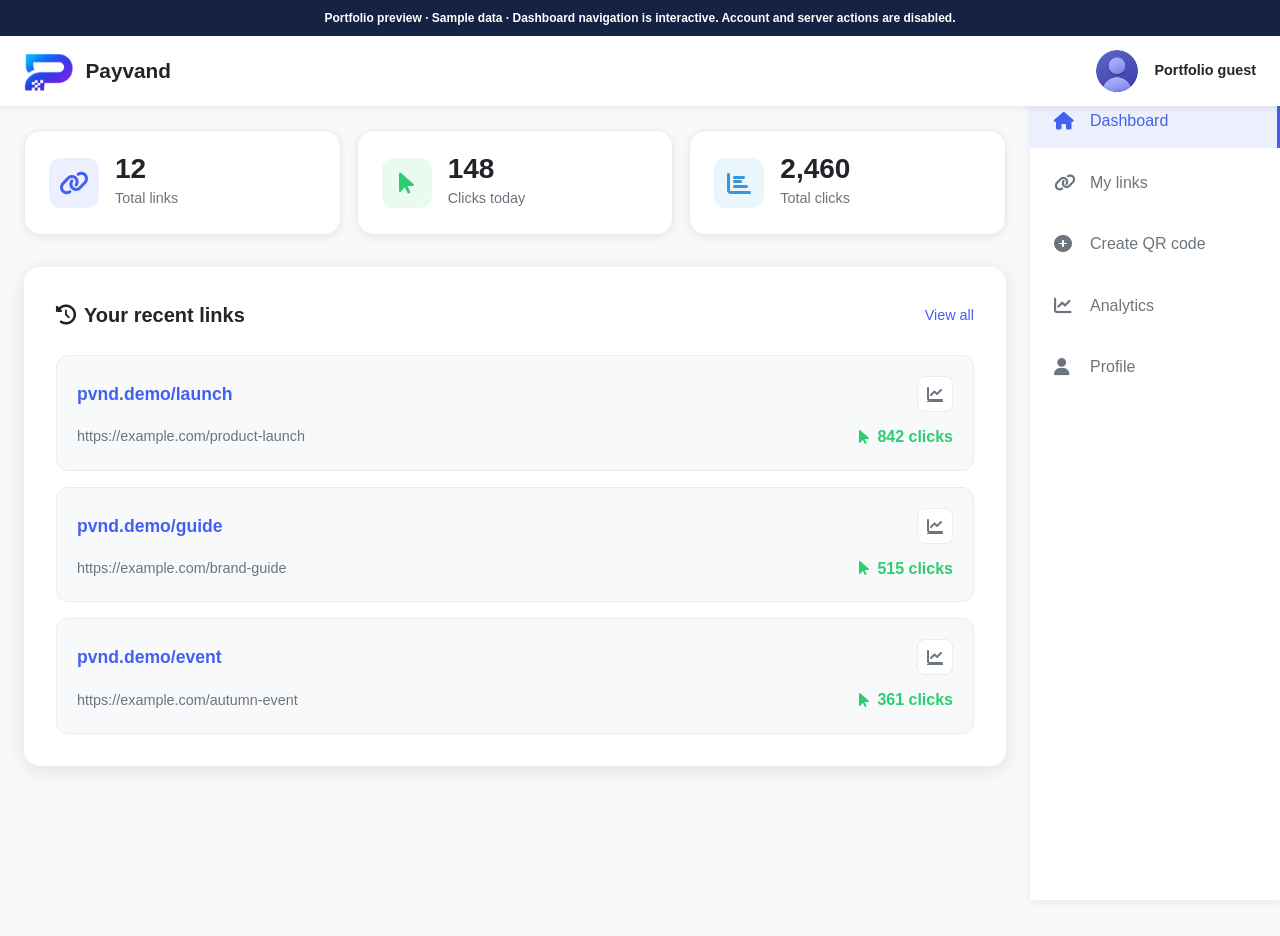
==== commit 634c899d: "Populate dashboard preview with labeled sample activity" ====
--- a/docs/index.html
+++ b/docs/index.html
@@ -1557,7 +1557,7 @@
 <link href="css/theme.css" rel="stylesheet"/>
 <link href="css/english.css" rel="stylesheet"/>
 <style>.portfolio-demo-banner{position:relative;z-index:10001;padding:9px 16px;text-align:center;background:#152244;color:#fff;font:600 12px/1.5 Arial,sans-serif}.portfolio-demo-banner+header{top:36px}@media(max-width:600px){.portfolio-demo-banner{font-size:11px}}body{direction:ltr}</style></head>
-<body><div class="portfolio-demo-banner">Portfolio preview · Dashboard navigation is interactive. Account and server actions are disabled in this public demo.</div>
+<body><div class="portfolio-demo-banner">Portfolio preview · Sample data · Dashboard navigation is interactive. Account and server actions are disabled.</div>
 <!-- Header -->
 <header class="dashboard-header">
 <a href="#dashboard" style="text-decoration:none;">
@@ -1624,7 +1624,7 @@
 <i class="fas fa-link"></i>
 </div>
 <div class="stat-content">
-<div class="stat-number">0</div>
+<div class="stat-number">12</div>
 <div class="stat-label">Total links</div>
 </div>
 </div>
@@ -1633,7 +1633,7 @@
 <i class="fas fa-mouse-pointer"></i>
 </div>
 <div class="stat-content">
-<div class="stat-number">0</div>
+<div class="stat-number">148</div>
 <div class="stat-label">Clicks today</div>
 </div>
 </div>
@@ -1642,7 +1642,7 @@
 <i class="fas fa-chart-bar"></i>
 </div>
 <div class="stat-content">
-<div class="stat-number">0</div>
+<div class="stat-number">2,460</div>
 <div class="stat-label">Total clicks</div>
 </div>
 </div>
@@ -1663,7 +1663,7 @@
                     </a>
 </div>
 <div class="links-list" id="recentLinksList">
-</div>
+<div class="link-item"><div class="link-header"><div class="link-short">pvnd.demo/launch</div><div class="link-actions"><a class="action-btn analytics-link" href="#analytics" title="View analytics"><i class="fas fa-chart-line"></i></a></div></div><div class="link-details"><div class="link-original">https://example.com/product-launch</div><div class="link-stats"><i class="fas fa-mouse-pointer"></i> 842 clicks</div></div></div><div class="link-item"><div class="link-header"><div class="link-short">pvnd.demo/guide</div><div class="link-actions"><a class="action-btn analytics-link" href="#analytics" title="View analytics"><i class="fas fa-chart-line"></i></a></div></div><div class="link-details"><div class="link-original">https://example.com/brand-guide</div><div class="link-stats"><i class="fas fa-mouse-pointer"></i> 515 clicks</div></div></div><div class="link-item"><div class="link-header"><div class="link-short">pvnd.demo/event</div><div class="link-actions"><a class="action-btn analytics-link" href="#analytics" title="View analytics"><i class="fas fa-chart-line"></i></a></div></div><div class="link-details"><div class="link-original">https://example.com/autumn-event</div><div class="link-stats"><i class="fas fa-mouse-pointer"></i> 361 clicks</div></div></div></div>
 </div>
 </section>
 <!-- My Links Page -->
@@ -1722,7 +1722,7 @@
 <input class="form-input" id="searchLinks" placeholder="Search links..." style="max-width: 300px;" type="text"/>
 </div>
 <div class="links-grid" id="allLinksList">
-</div>
+<div class="link-card"><div class="link-short">launch</div><div class="link-original">https://example.com/product-launch</div><div class="link-stats"><i class="fas fa-mouse-pointer"></i> 842 clicks</div></div><div class="link-card"><div class="link-short">guide</div><div class="link-original">https://example.com/brand-guide</div><div class="link-stats"><i class="fas fa-mouse-pointer"></i> 515 clicks</div></div><div class="link-card"><div class="link-short">event</div><div class="link-original">https://example.com/autumn-event</div><div class="link-stats"><i class="fas fa-mouse-pointer"></i> 361 clicks</div></div></div>
 
 </section>
 <section class="page-section" id="create">
@@ -1830,7 +1830,7 @@
                     </h2>
 </div>
 <div class="analytics-list">
-</div>
+<div class="analytics-link-card"><div class="analytics-link-main"><div class="analytics-short">pvnd.demo/launch</div><div class="analytics-original">https://example.com/product-launch</div><div class="analytics-meta"><span><i class="fas fa-mouse-pointer"></i> 842 clicks</span><span><i class="fas fa-calendar-alt"></i> Sample data</span></div></div></div><div class="analytics-link-card"><div class="analytics-link-main"><div class="analytics-short">pvnd.demo/guide</div><div class="analytics-original">https://example.com/brand-guide</div><div class="analytics-meta"><span><i class="fas fa-mouse-pointer"></i> 515 clicks</span><span><i class="fas fa-calendar-alt"></i> Sample data</span></div></div></div><div class="analytics-link-card"><div class="analytics-link-main"><div class="analytics-short">pvnd.demo/event</div><div class="analytics-original">https://example.com/autumn-event</div><div class="analytics-meta"><span><i class="fas fa-mouse-pointer"></i> 361 clicks</span><span><i class="fas fa-calendar-alt"></i> Sample data</span></div></div></div></div>
 </div>
 <div class="hidden" id="analyticsDetailView">
 <div class="section-header">
@@ -1868,7 +1868,7 @@
 </div>
 </div>
 <form data-demo-form="true" data-pv-disable-submit="true" data-pv-error="Enter a valid username." data-pv-validate="true" id="changeUserNameForm">
-<input data-val="true" data-val-required="The UserId field is required." id="UserId" name="UserId" type="hidden" value="24"/>
+<input data-val="true" data-val-required="The UserId field is required." id="UserId" name="UserId" type="hidden" value="25"/>
 <label class="form-label" for="DisplayName">Username</label>
 <input class="form-input" data-pv-required="true" data-pv-unique-url="/Dashboard/CheckDisplayName" data-pv-username="true" id="DisplayName" name="DisplayName" placeholder="User_123" type="text" value="کاربر مهمان"/>
 <span class="pv-field-error"></span>
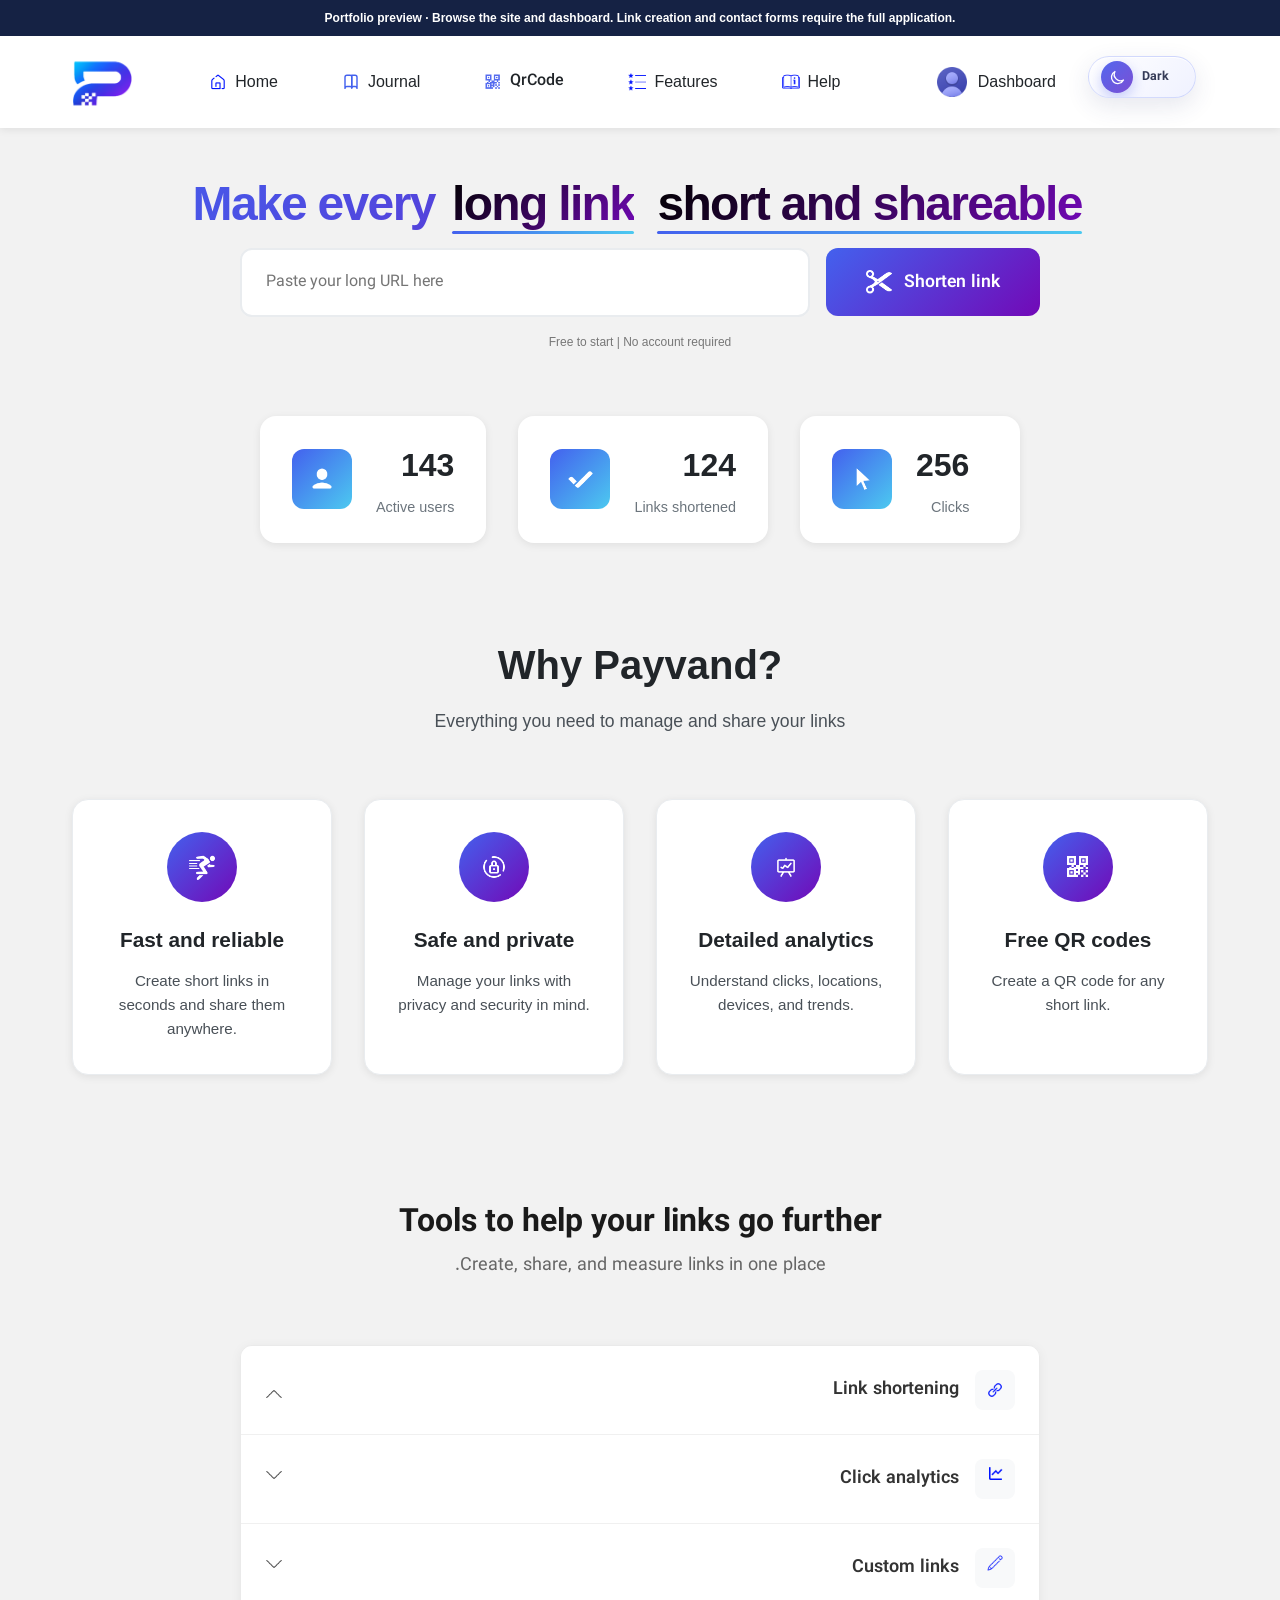
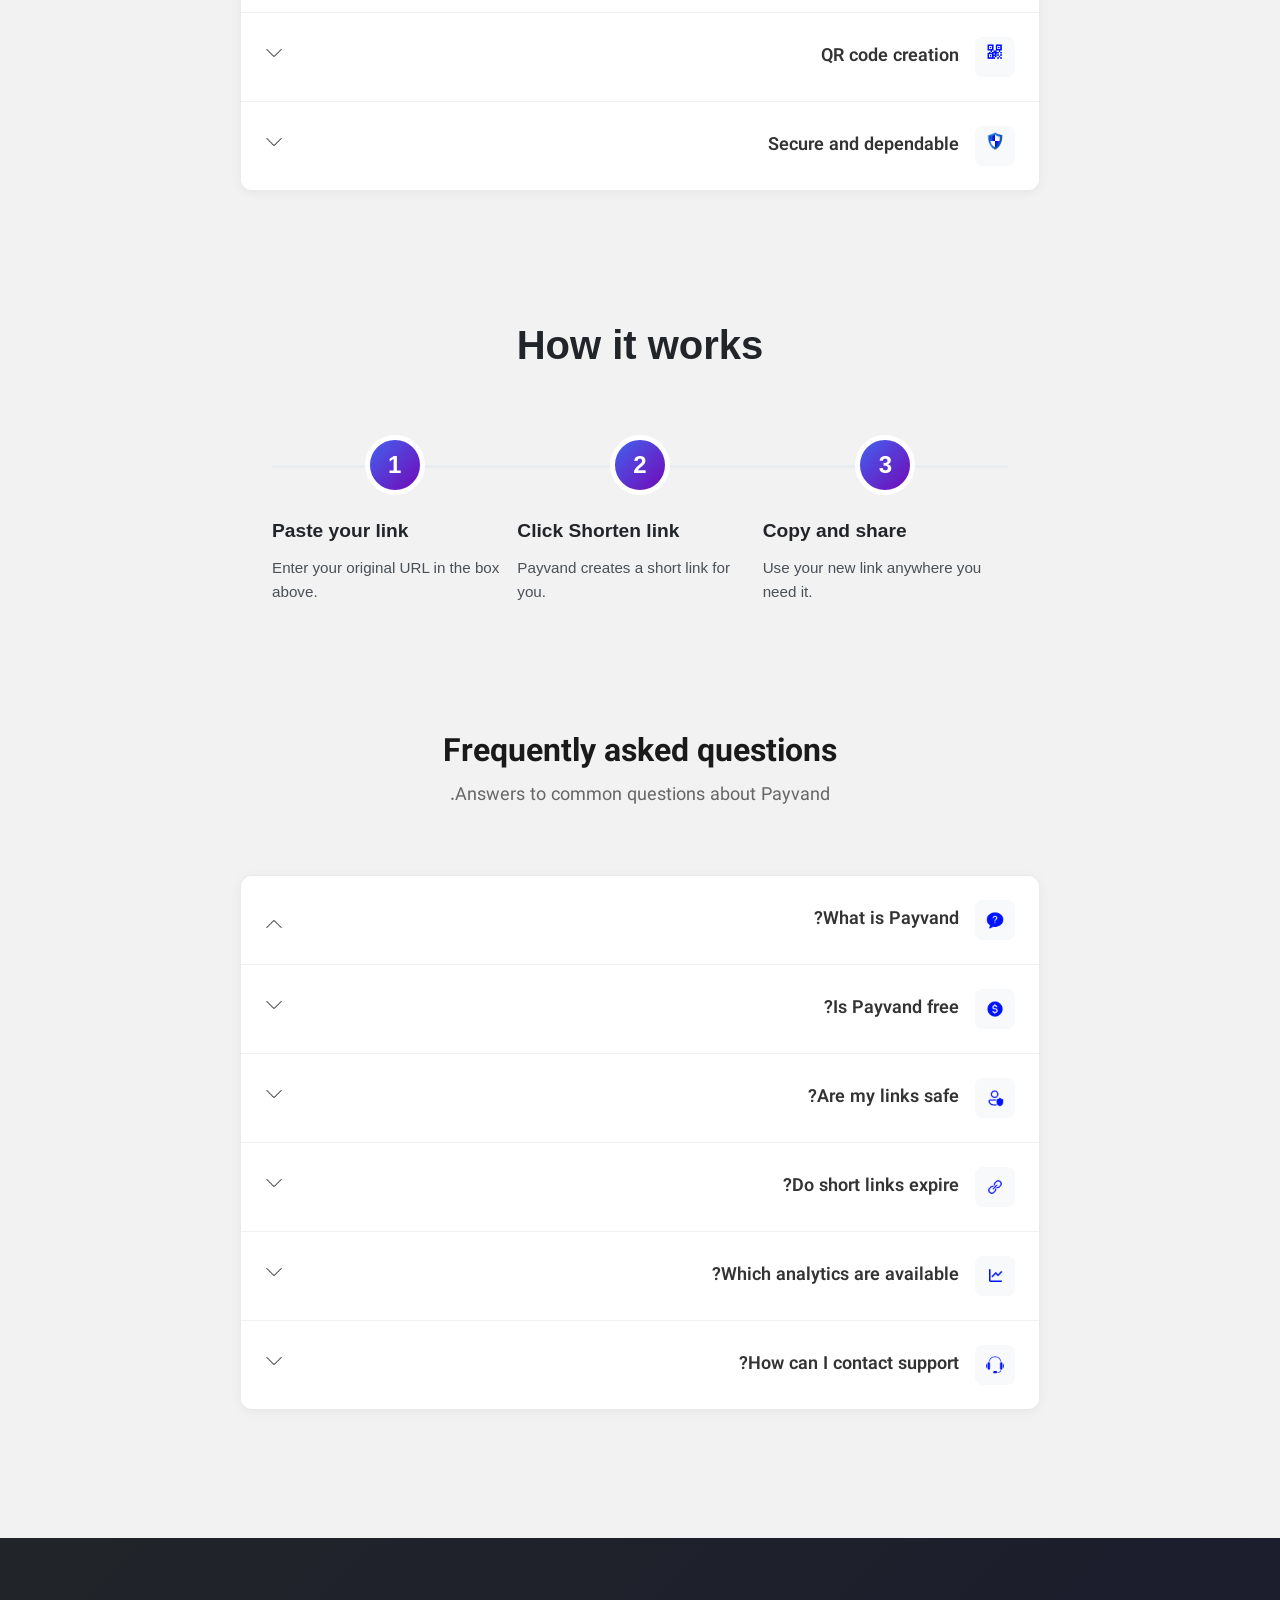
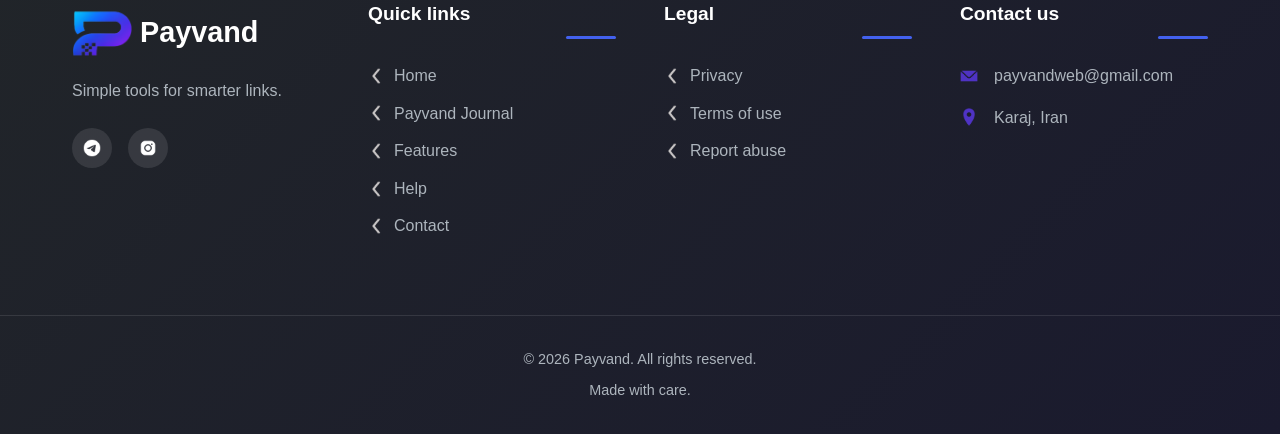
==== commit 9888fa92: "Restore public Payvand pages with dashboard preview" ====
--- a/docs/index.html
+++ b/docs/index.html
@@ -1,1938 +1,603 @@
-<!DOCTYPE html>
-
-<html dir="ltr" lang="en">
-<head>
-<meta charset="utf-8"/>
-<meta content="width=device-width, initial-scale=1.0" name="viewport"/>
-
-<title>Dashboard - Payvand</title>
-<link href="favicon.ico" rel="icon" type="image/x-icon"/>
-<link href="favicon.ico" rel="icon" sizes="any"/>
-<link href="favicon.ico" rel="shortcut icon"/>
-
-<link href="css/Fonts/Vazirmatn.css" rel="stylesheet"/>
-<link href="https://cdnjs.cloudflare.com/ajax/libs/font-awesome/6.4.0/css/all.min.css" rel="stylesheet"/>
-<link href="css/Dashboard/Dashboard.css" rel="stylesheet"/>
-<style>-
--
-            .hidden {-
-                display: none !important;-
-            }-
--
-            .result-container {-
-                margin: 0 10px 1.5rem;-
-                padding: 16px;-
-                border: 1px solid rgba(67, 97, 238, 0.18);-
-                border-radius: 12px;-
-                background: linear-gradient(135deg, rgba(67, 97, 238, 0.08), rgba(32, 201, 151, 0.08));-
-                box-shadow: 0 10px 26px rgba(17, 24, 39, 0.06);-
-                font-family: 'Vazirmatn', sans-serif;-
-            }-
--
-            .result-header {-
-                display: flex;-
-                align-items: center;-
-                gap: 8px;-
-                margin-bottom: 12px;-
-                color: var(--text-main);-
-                font-size: 0.95rem;-
-                font-weight: 700;-
-            }-
--
-                .result-header i {-
-                    color: var(--success);-
-                }-
--
-            #Resultdiv {-
-                display: grid;-
-                grid-template-columns: minmax(0, 1fr) auto auto;-
-                align-items: center;-
-                gap: 10px;-
-                width: 100%;-
-                direction: rtl;-
-            }-
--
-            #ResultInput {-
-                width: 100%;-
-                min-width: 0;-
-                padding: 12px 14px;-
-                border: 1px solid rgba(67, 97, 238, 0.22);-
-                border-radius: 10px;-
-                font-family: inherit;-
-                font-size: 14px;-
-                color: #4361ee;-
-                font-weight: 600;-
-                background: #ffffff;-
-                outline: none;-
-                transition: all 0.2s ease;-
-                box-sizing: border-box;-
-                cursor: default;-
-                direction: ltr;-
-                text-align: left;-
-            }-
--
-            #Copybtn,-
-            #shortenother {-
-                padding: 12px 20px;-
-                background: linear-gradient(135deg, #4361ee, #7209b7);-
-                color: white;-
-                border: none;-
-                border-radius: 10px;-
-                font-family: inherit;-
-                font-size: 14px;-
-                font-weight: 600;-
-                cursor: pointer;-
-                transition: all 0.2s ease;-
-                display: flex;-
-                align-items: center;-
-                gap: 6px;-
-                white-space: nowrap;-
-                min-height: 46px;-
-            }-
--
-            #shortenother {-
-                background: #ffffff;-
-                color: #4361ee;-
-                border: 1px solid rgba(67, 97, 238, 0.24);-
-            }-
--
-            .result-timer {-
-                margin-top: 10px;-
-                color: var(--text-muted);-
-                font-size: 0.82rem;-
-            }-
--
-            .analytics-list {-
-                display: grid;-
-                gap: 1rem;-
-            }-
--
-            .analytics-link-card {-
-                display: grid;-
-                grid-template-columns: minmax(0, 1fr) auto;-
-                align-items: center;-
-                gap: 1rem;-
-                padding: 1rem;-
-                border: 1px solid rgba(67, 97, 238, 0.14);-
-                border-radius: 12px;-
-                background: #ffffff;-
-                box-shadow: 0 8px 24px rgba(17, 24, 39, 0.04);-
-            }-
--
-            .analytics-link-main {-
-                min-width: 0;-
-            }-
--
-            .analytics-short {-
-                color: #4361ee;-
-                font-weight: 700;-
-                direction: ltr;-
-                text-align: left;-
-                overflow-wrap: anywhere;-
-            }-
--
-            .analytics-original {-
-                margin-top: 0.35rem;-
-                color: var(--text-muted);-
-                font-size: 0.9rem;-
-                overflow: hidden;-
-                text-overflow: ellipsis;-
-                white-space: nowrap;-
-                direction: ltr;-
-                text-align: left;-
-            }-
--
-            .analytics-meta {-
-                display: flex;-
-                gap: 1rem;-
-                margin-top: 0.65rem;-
-                color: var(--text-muted);-
-                font-size: 0.85rem;-
-            }-
--
-            .analytics-view-btn {-
-                display: inline-flex;-
-                align-items: center;-
-                justify-content: center;-
-                gap: 6px;-
-                min-height: 42px;-
-                padding: 10px 16px;-
-                border: none;-
-                border-radius: 10px;-
-                background: linear-gradient(135deg, #4361ee, #7209b7);-
-                color: #ffffff;-
-                font-family: inherit;-
-                font-weight: 700;-
-                text-decoration: none;-
-                cursor: pointer;-
-                white-space: nowrap;-
-            }-
--
-            .analytics-placeholder {-
-                padding: 1rem;-
-                border: 1px dashed rgba(67, 97, 238, 0.28);-
-                border-radius: 12px;-
-                background: rgba(67, 97, 238, 0.05);-
-            }-
--
-            .analytics-placeholder-title {-
-                display: flex;-
-                align-items: center;-
-                gap: 8px;-
-                margin-bottom: 0.75rem;-
-                color: var(--text-main);-
-                font-weight: 800;-
-            }-
--
-            .analytics-back-btn {-
-                margin-top: 1rem;-
-                border: 1px solid rgba(67, 97, 238, 0.24);-
-                border-radius: 10px;-
-                background: #ffffff;-
-                color: #4361ee;-
-                font-family: inherit;-
-                font-weight: 700;-
-                padding: 10px 14px;-
-                cursor: pointer;-
-            }-
--
-            .analytics-detail-panel {-
-                display: grid;-
-                gap: 1rem;-
-            }-
--
-            .analytics-summary-grid {-
-                display: grid;-
-                grid-template-columns: repeat(4, minmax(0, 1fr));-
-                gap: 1rem;-
-            }-
--
-            .analytics-summary-card {-
-                padding: 1rem;-
-                border: 1px solid rgba(67, 97, 238, 0.12);-
-                border-radius: 12px;-
-                background: #ffffff;-
-                box-shadow: 0 8px 24px rgba(17, 24, 39, 0.04);-
-            }-
--
-            .analytics-summary-label {-
-                color: var(--text-muted);-
-                font-size: 0.82rem;-
-            }-
--
-            .analytics-summary-value {-
-                margin-top: 0.45rem;-
-                color: var(--text-main);-
-                font-size: 1.25rem;-
-                font-weight: 800;-
-                overflow-wrap: anywhere;-
-            }-
--
-            .analytics-chart-grid {-
-                display: grid;-
-                grid-template-columns: minmax(0, 1.4fr) minmax(280px, 0.8fr);-
-                gap: 1rem;-
-            }-
--
-            .analytics-chart-card,-
-            .analytics-table-card {-
-                padding: 1rem;-
-                border: 1px solid rgba(67, 97, 238, 0.12);-
-                border-radius: 12px;-
-                background: #ffffff;-
-                box-shadow: 0 8px 24px rgba(17, 24, 39, 0.04);-
-            }-
--
-            .analytics-card-title {-
-                margin-bottom: 1rem;-
-                color: var(--text-main);-
-                font-weight: 800;-
-            }-
--
-            .trade-chart-shell {-
-                position: relative;-
-                min-height: 320px;-
-                padding: 14px;-
-                border-radius: 12px;-
-                background: #0f172a;-
-                border: 1px solid rgba(148, 163, 184, 0.22);-
-                box-shadow: inset 0 0 0 1px rgba(255, 255, 255, 0.03);-
-            }-
--
-                .trade-chart-shell canvas {-
-                    width: 100% !important;-
-                    height: 290px !important;-
-                }-
--
-            .city-chart-shell {-
-                position: relative;-
-                min-height: 320px;-
-            }-
--
-                .city-chart-shell canvas {-
-                    width: 100% !important;-
-                    height: 290px !important;-
-                }-
--
-            .hour-chart {-
-                display: grid;-
-                grid-template-columns: repeat(24, minmax(18px, 1fr));-
-                align-items: end;-
-                gap: 6px;-
-                min-height: 220px;-
-                padding-top: 1rem;-
-                border-bottom: 1px solid #e9ecef;-
-            }-
--
-            .hour-bar-wrap {-
-                display: flex;-
-                flex-direction: column;-
-                align-items: center;-
-                justify-content: flex-end;-
-                min-width: 0;-
-                height: 210px;-
-            }-
--
-            .hour-bar {-
-                width: 100%;-
-                min-height: 4px;-
-                border-radius: 8px 8px 0 0;-
-                background: linear-gradient(180deg, #4361ee, #20c997);-
-            }-
--
-            .hour-count {-
-                margin-bottom: 4px;-
-                color: var(--text-muted);-
-                font-size: 0.72rem;-
-            }-
--
-            .hour-label {-
-                margin-top: 6px;-
-                color: var(--text-muted);-
-                font-size: 0.7rem;-
-                writing-mode: vertical-rl;-
-            }-
--
-            .city-chart {-
-                display: grid;-
-                gap: 0.75rem;-
-            }-
--
-            .city-bar-row {-
-                display: grid;-
-                grid-template-columns: 90px minmax(0, 1fr) 34px;-
-                align-items: center;-
-                gap: 8px;-
-            }-
--
-            .city-name {-
-                color: var(--text-main);-
-                font-size: 0.85rem;-
-                overflow: hidden;-
-                text-overflow: ellipsis;-
-                white-space: nowrap;-
-            }-
--
-            .city-track {-
-                height: 10px;-
-                overflow: hidden;-
-                border-radius: 99px;-
-                background: #edf2ff;-
-            }-
--
-            .city-bar {-
-                height: 100%;-
-                border-radius: inherit;-
-                background: linear-gradient(135deg, #7209b7, #4361ee);-
-            }-
--
-            .city-count {-
-                color: var(--text-muted);-
-                font-size: 0.8rem;-
-                text-align: left;-
-            }-
--
-            .analytics-table-wrap {-
-                overflow-x: auto;-
-            }-
--
-            .analytics-log-table {-
-                width: 100%;-
-                min-width: 900px;-
-                border-collapse: collapse;-
-            }-
--
-                .analytics-log-table th,-
-                .analytics-log-table td {-
-                    padding: 0.8rem;-
-                    border-bottom: 1px solid #edf2f7;-
-                    color: var(--text-main);-
-                    font-size: 0.85rem;-
-                    text-align: right;-
-                    vertical-align: top;-
-                }-
--
-                .analytics-log-table th {-
-                    color: var(--text-muted);-
-                    font-weight: 700;-
-                    background: #f8f9fa;-
-                }-
--
-            .ltr-cell {-
-                direction: ltr;-
-                text-align: left !important;-
-                max-width: 240px;-
-                overflow-wrap: anywhere;-
-            }-
--
-            .empty-analytics {-
-                padding: 1.25rem;-
-                border: 1px dashed rgba(67, 97, 238, 0.24);-
-                border-radius: 12px;-
-                color: var(--text-muted);-
-                background: rgba(67, 97, 238, 0.04);-
-            }-
--
-            .logout-modal {-
-                position: fixed;-
-                inset: 0;-
-                z-index: 2000;-
-                display: flex;-
-                align-items: center;-
-                justify-content: center;-
-                padding: 1rem;-
-                background: rgba(15, 23, 42, 0.55);-
-                backdrop-filter: blur(4px);-
-            }-
--
-            .logout-dialog {-
-                width: min(420px, 100%);-
-                padding: 1.5rem;-
-                border-radius: 14px;-
-                background: #ffffff;-
-                box-shadow: 0 24px 70px rgba(15, 23, 42, 0.24);-
-                text-align: center;-
-                font-family: 'Vazirmatn', sans-serif;-
-            }-
--
-            .logout-dialog-icon {-
-                display: inline-flex;-
-                align-items: center;-
-                justify-content: center;-
-                width: 52px;-
-                height: 52px;-
-                margin-bottom: 1rem;-
-                border-radius: 50%;-
-                background: rgba(239, 68, 68, 0.1);-
-                color: #ef4444;-
-                font-size: 1.3rem;-
-            }-
--
-            .logout-dialog-title {-
-                margin-bottom: 0.5rem;-
-                color: var(--text-main);-
-                font-size: 1.1rem;-
-                font-weight: 800;-
-            }-
--
-            .logout-dialog-message {-
-                margin-bottom: 1.25rem;-
-                color: var(--text-muted);-
-                line-height: 1.8;-
-            }-
--
-            .logout-dialog-actions {-
-                display: grid;-
-                grid-template-columns: 1fr 1fr;-
-                gap: 0.75rem;-
-            }-
--
-            .logout-dialog-btn {-
-                min-height: 44px;-
-                border-radius: 10px;-
-                border: none;-
-                font-family: inherit;-
-                font-weight: 800;-
-                cursor: pointer;-
-            }-
--
-                .logout-dialog-btn.confirm {-
-                    background: #ef4444;-
-                    color: #ffffff;-
-                }-
--
-                .logout-dialog-btn.cancel {-
-                    background: #f1f5f9;-
-                    color: var(--text-main);-
-                }-
--
-            .qr-dashboard-grid {-
-                display: grid;-
-                grid-template-columns: minmax(0, 1fr) minmax(320px, 0.9fr);-
-                gap: 1rem;-
-                align-items: start;-
-            }-
--
-            .qr-panel {-
-                background: #ffffff;-
-                border: 1px solid rgba(67, 97, 238, 0.12);-
-                border-radius: 12px;-
-                padding: 1.25rem;-
-                box-shadow: 0 8px 24px rgba(17, 24, 39, 0.04);-
-                margin-bottom: 1rem;-
-            }-
--
-            .qr-panel-title {-
-                display: flex;-
-                align-items: center;-
-                justify-content: space-between;-
-                gap: 0.75rem;-
-                margin-bottom: 1rem;-
-                color: var(--text-main);-
-                font-weight: 800;-
-            }-
--
-                .qr-panel-title span {-
-                    display: inline-flex;-
-                    align-items: center;-
-                    gap: 0.5rem;-
-                }-
--
-            .qr-form-grid {-
-                display: grid;-
-                grid-template-columns: repeat(2, minmax(0, 1fr));-
-                gap: 1rem;-
-            }-
--
-            .qr-color-row {-
-                display: grid;-
-                grid-template-columns: repeat(2, minmax(0, 1fr));-
-                gap: 0.75rem;-
-            }-
--
-            .qr-color-control {-
-                display: grid;-
-                grid-template-columns: 44px minmax(0, 1fr);-
-                align-items: center;-
-                gap: 0.75rem;-
-                padding: 0.65rem;-
-                border: 1px solid var(--border);-
-                border-radius: 10px;-
-                background: var(--bg-main);-
-            }-
--
-                .qr-color-control input[type="color"] {-
-                    width: 44px;-
-                    height: 44px;-
-                    padding: 0;-
-                    border: none;-
-                    border-radius: 8px;-
-                    background: transparent;-
-                    cursor: pointer;-
-                }-
--
-            .qr-size-options {-
-                display: grid;-
-                grid-template-columns: repeat(3, minmax(0, 1fr));-
-                gap: 0.5rem;-
-            }-
--
-            .qr-size-option {-
-                min-height: 42px;-
-                border: 1px solid var(--border);-
-                border-radius: 10px;-
-                background: #ffffff;-
-                color: var(--text-main);-
-                font-family: inherit;-
-                font-weight: 700;-
-                cursor: pointer;-
-            }-
--
-                .qr-size-option.active {-
-                    border-color: var(--primary);-
-                    color: var(--primary);-
-                    background: rgba(67, 97, 238, 0.08);-
-                }-
--
-            .qr-preview-shell {-
-                display: grid;-
-                gap: 0.75rem;-
-                justify-items: center;-
-                padding: 1rem;-
-                border: 1px dashed rgba(67, 97, 238, 0.28);-
-                border-radius: 12px;-
-                background: rgba(67, 97, 238, 0.04);-
-            }-
--
-            #qrPreviewCanvas {-
-                width: min(280px, 100%);-
-                aspect-ratio: 1;-
-                height: auto;-
-                border-radius: 8px;-
-                background: #ffffff;-
-                box-shadow: 0 12px 30px rgba(17, 24, 39, 0.08);-
-            }-
--
-            .qr-help-text {-
-                color: var(--text-muted);-
-                font-size: 0.82rem;-
-            }-
--
-            .qr-link-list,-
-            .qr-grid {-
-                display: grid;-
-                gap: 0.75rem;-
-            }-
--
-            .qr-link-list {-
-                max-height: 360px;-
-                overflow: auto;-
-                padding-left: 0.25rem;-
-            }-
--
-            .qr-link-option {-
-                display: grid;-
-                grid-template-columns: minmax(0, 1fr) auto;-
-                align-items: center;-
-                gap: 0.75rem;-
-                padding: 0.85rem;-
-                border: 1px solid var(--border);-
-                border-radius: 10px;-
-                background: var(--bg-main);-
-            }-
--
-                .qr-link-option.active {-
-                    border-color: var(--primary);-
-                    background: rgba(67, 97, 238, 0.08);-
-                }-
--
-            .qr-link-short,-
-            .qr-link-original,-
-            .qr-card-link {-
-                direction: ltr;-
-                text-align: left;-
-                overflow-wrap: anywhere;-
-            }-
--
-            .qr-link-short {-
-                color: var(--primary);-
-                font-weight: 800;-
-            }-
--
-            .qr-link-original {-
-                margin-top: 0.25rem;-
-                color: var(--text-muted);-
-                font-size: 0.82rem;-
-            }-
--
-            .qr-inline-actions {-
-                display: flex;-
-                gap: 0.4rem;-
-            }-
--
-            .qr-action-btn {-
-                display: inline-flex;-
-                align-items: center;-
-                justify-content: center;-
-                width: 38px;-
-                height: 38px;-
-                border: 1px solid var(--border);-
-                border-radius: 10px;-
-                background: #ffffff;-
-                color: var(--text-muted);-
-                cursor: pointer;-
-                text-decoration: none;-
-            }-
--
-                .qr-action-btn:hover {-
-                    border-color: var(--primary);-
-                    color: var(--primary);-
-                }-
--
-                .qr-action-btn.delete:hover {-
-                    border-color: var(--error);-
-                    color: var(--error);-
-                }-
--
-            .qr-card {-
-                display: grid;-
-                grid-template-columns: 86px minmax(0, 1fr) auto;-
-                gap: 0.8rem;-
-                align-items: center;-
-                padding: 0.75rem;-
-                border: 1px solid var(--border);-
-                border-radius: 10px;-
-                background: var(--bg-main);-
-            }-
--
-                .qr-card img {-
-                    width: 86px;-
-                    height: 86px;-
-                    object-fit: contain;-
-                    border-radius: 8px;-
-                    background: #ffffff;-
-                }-
--
-            .qr-status {-
-                margin-bottom: 1rem;-
-                padding: 0.85rem 1rem;-
-                border-radius: 10px;-
-                font-weight: 700;-
-            }-
--
-                .qr-status.success {-
-                    color: #166534;-
-                    background: #dcfce7;-
-                }-
--
-                .qr-status.error {-
-                    color: #991b1b;-
-                    background: #fee2e2;-
-                }-
--
-            @media (max-width: 768px) {-
-                #Resultdiv {-
-                    grid-template-columns: 1fr;-
-                }-
--
-                #Copybtn,-
-                #shortenother {-
-                    justify-content: center;-
-                    width: 100%;-
-                }-
--
-                .analytics-link-card {-
-                    grid-template-columns: 1fr;-
-                }-
--
-                .analytics-view-btn {-
-                    width: 100%;-
-                }-
--
-                .analytics-summary-grid,-
-                .analytics-chart-grid,-
-                .qr-dashboard-grid,-
-                .qr-form-grid {-
-                    grid-template-columns: 1fr;-
-                }-
--
-                .analytics-meta,-
-                .qr-inline-actions {-
-                    flex-wrap: wrap;-
-                }-
--
-                .analytics-summary-card,-
-                .analytics-chart-card,-
-                .analytics-table-card,-
-                .qr-panel {-
-                    padding: 0.9rem;-
-                }-
--
-                .qr-card {-
-                    grid-template-columns: 72px minmax(0, 1fr);-
-                    align-items: start;-
-                }-
--
-                    .qr-card img {-
-                        width: 72px;-
-                        height: 72px;-
-                    }-
--
-                    .qr-card .qr-inline-actions {-
-                        grid-column: 1 / -1;-
-                        justify-content: stretch;-
-                    }-
--
-                        .qr-card .qr-inline-actions .qr-action-btn,-
-                        .qr-card .qr-inline-actions form {-
-                            flex: 1;-
-                        }-
--
-                        .qr-card .qr-inline-actions .qr-action-btn {-
-                            width: 100%;-
-                        }-
--
-                .qr-color-row,-
-                .qr-size-options {-
-                    grid-template-columns: 1fr;-
-                }-
--
-                .hour-chart {-
-                    overflow-x: auto;-
-                    grid-template-columns: repeat(24, 28px);-
-                    padding-bottom: 0.5rem;-
-                }-
-            }-
--
-            @media (max-width: 420px) {-
-                .qr-link-option {-
-                    grid-template-columns: 1fr;-
-                }-
--
-                    .qr-link-option .qr-inline-actions {-
-                        justify-content: stretch;-
-                    }-
--
-                    .qr-link-option .qr-action-btn {-
-                        flex: 1;-
-                        width: 100%;-
-                    }-
--
-                .logout-dialog-actions {-
-                    grid-template-columns: 1fr;-
-                }-
-            }-
--
-    </style>
-<link href="css/theme.css" rel="stylesheet"/>
-<link href="css/english.css" rel="stylesheet"/>
-<style>.portfolio-demo-banner{position:relative;z-index:10001;padding:9px 16px;text-align:center;background:#152244;color:#fff;font:600 12px/1.5 Arial,sans-serif}.portfolio-demo-banner+header{top:36px}@media(max-width:600px){.portfolio-demo-banner{font-size:11px}}body{direction:ltr}</style></head>
-<body><div class="portfolio-demo-banner">Portfolio preview · Sample data · Dashboard navigation is interactive. Account and server actions are disabled.</div>
-<!-- Header -->
-<header class="dashboard-header">
-<a href="#dashboard" style="text-decoration:none;">
-<div class="logo">
-<img alt="Alternate Text" class="icon icon-md" src="Images/Logo/logo.png"/>
-<span class="logo-text">Payvand</span>
-</div>
-</a>
-<div class="user-profile">
-<img alt="Payvand Logo" class="icon icon-md" src="Images/Icons/ProfileIcon.png"/>
-<div class="user-info">
-<div class="user-name">-
-Portfolio guest                </div>
-<div class="user-phone"></div>
-</div>
-</div>
-</header>
-<!-- Sidebar (Desktop) -->
-<aside class="dashboard-sidebar">
-<nav>
-<ul class="nav-menu">
-<li class="nav-item">
-<a class="nav-link active" data-page="dashboard" href="#dashboard">
-<i class="fas fa-home nav-icon"></i>
-<span>Dashboard</span>
-</a>
-</li>
-<li class="nav-item">
-<a class="nav-link" data-page="links" href="#links">
-<i class="fas fa-link nav-icon"></i>
-<span>My links</span>
-</a>
-</li>
-<li class="nav-item">
-<a class="nav-link" data-page="create" href="#create">
-<i class="fas fa-plus-circle nav-icon"></i>
-<span>Create QR code</span>
-</a>
-</li>
-<li class="nav-item">
-<a class="nav-link" data-page="analytics" href="#analytics">
-<i class="fas fa-chart-line nav-icon"></i>
-<span>Analytics</span>
-</a>
-</li>
-<li class="nav-item">
-<a class="nav-link" data-page="profile" href="#profile">
-<i class="fas fa-user nav-icon"></i>
-<span>Profile</span>
-</a>
-</li>
-</ul>
-</nav>
-</aside>
-<!-- Main Content -->
-<main class="dashboard-main">
-<!-- Dashboard Page -->
-<section class="page-section active" id="dashboard">
-<!-- Stats Cards -->
-<div class="stats-grid">
-<div class="stat-card">
-<div class="stat-icon link">
-<i class="fas fa-link"></i>
-</div>
-<div class="stat-content">
-<div class="stat-number">12</div>
-<div class="stat-label">Total links</div>
-</div>
-</div>
-<div class="stat-card">
-<div class="stat-icon click">
-<i class="fas fa-mouse-pointer"></i>
-</div>
-<div class="stat-content">
-<div class="stat-number">148</div>
-<div class="stat-label">Clicks today</div>
-</div>
-</div>
-<div class="stat-card">
-<div class="stat-icon active">
-<i class="fas fa-chart-bar"></i>
-</div>
-<div class="stat-content">
-<div class="stat-number">2,460</div>
-<div class="stat-label">Total clicks</div>
-</div>
-</div>
-</div>
-<!-- Recent Links -->
-<div class="recent-links">
-<div class="section-header">
-<h2 class="section-title">
-<i class="fas fa-history"></i>-
-                        Your recent links-
-                    </h2>
-<a class="view-all" data-page="links" href="#links">-
-                        View all-
-                    </a>
-</div>
-<div class="links-list" id="recentLinksList">
-<div class="link-item"><div class="link-header"><div class="link-short">pvnd.demo/launch</div><div class="link-actions"><a class="action-btn analytics-link" href="#analytics" title="View analytics"><i class="fas fa-chart-line"></i></a></div></div><div class="link-details"><div class="link-original">https://example.com/product-launch</div><div class="link-stats"><i class="fas fa-mouse-pointer"></i> 842 clicks</div></div></div><div class="link-item"><div class="link-header"><div class="link-short">pvnd.demo/guide</div><div class="link-actions"><a class="action-btn analytics-link" href="#analytics" title="View analytics"><i class="fas fa-chart-line"></i></a></div></div><div class="link-details"><div class="link-original">https://example.com/brand-guide</div><div class="link-stats"><i class="fas fa-mouse-pointer"></i> 515 clicks</div></div></div><div class="link-item"><div class="link-header"><div class="link-short">pvnd.demo/event</div><div class="link-actions"><a class="action-btn analytics-link" href="#analytics" title="View analytics"><i class="fas fa-chart-line"></i></a></div></div><div class="link-details"><div class="link-original">https://example.com/autumn-event</div><div class="link-stats"><i class="fas fa-mouse-pointer"></i> 361 clicks</div></div></div></div>
-</div>
-</section>
-<!-- My Links Page -->
-<section class="page-section" id="links">
-<div class="section-header">
-<h2 class="section-title">
-<i class="fas fa-link"></i>-
-                    Create a new link-
-                </h2>
-</div>
-<form data-demo-form="true" data-pv-disable-submit="true" data-pv-error="Enter a valid URL." data-pv-validate="true" id="dashboardCreateLinkForm">
-<div style="display: flex; align-items: center; gap: 8px; width: 100%; direction: rtl; font-family: 'Vazirmatn', sans-serif;">
-<div style="position: relative; flex: 1; padding:10px;">
-<input data-val="true" data-val-required="The ShortenedLink field is required." id="ShortenedLink" name="ShortenedLink" type="hidden" value=""/>
-<input data-pv-required="true" data-pv-url="true" data-val="true" data-val-required="The OriginalUrl field is required." id="OriginalUrl" name="OriginalUrl" onblur="this.style.borderColor='#e9ecef'; this.style.boxShadow='none'" onfocus="this.style.borderColor='#4361ee'; this.style.boxShadow='0 0 0 4px rgba(67, 97, 238, 0.1)'" onmouseenter="this.style.borderColor='#adb5bd'" onmouseleave="this.style.borderColor='#e9ecef'" placeholder="Enter your URL..." style="width: 100%; padding: 12px 40px 12px 16px; border: 2px solid #e9ecef; border-radius: 12px; font-family: inherit; font-size: 14px; color: #212529; background: #ffffff; outline: none; transition: all 0.2s ease; box-sizing: border-box;" type="text" value=""/>
-</div>
-<button disabled="disabled" onmousedown="this.style.transform='translateY(0)'" onmouseenter="this.style.transform='translateY(-2px)'; this.style.boxShadow='0 4px 12px rgba(67, 97, 238, 0.3)'" onmouseleave="this.style.transform='translateY(0)'; this.style.boxShadow='none'" style="padding: 12px 20px; background: linear-gradient(135deg, #4361ee, #7209b7); color: white; border: none; border-radius: 12px; font-family: inherit; font-size: 14px; font-weight: 600; cursor: pointer; transition: all 0.2s ease; display: flex; align-items: center; gap: 6px; white-space: nowrap;" title="Available in the full application" type="submit">
-<i class="fas fa-scissors" style="font-size: 14px;"></i>-
-                        Shorten link-
-                    </button>
-</div>
-</form>
-<div class="result-container hidden" id="linkResult">
-<div class="result-header">
-<i class="fas fa-check-circle"></i>
-<span>Short link created successfully</span>
-</div>
-<div id="Resultdiv">
-<input id="ResultInput" onmouseenter="this.style.borderColor='#adb5bd'" onmouseleave="this.style.borderColor='#e9ecef'" readonly="" type="text" value=""/>
-<button id="Copybtn" onmousedown="this.style.transform='translateY(0)'" onmouseenter="this.style.transform='translateY(-2px)'; this.style.boxShadow='0 4px 12px rgba(67, 97, 238, 0.3)'" onmouseleave="this.style.transform='translateY(0)'; this.style.boxShadow='none'" type="button">
-<img alt="Copy Icon" class="icon icon-sm" src="Images/Icons/CopyW.png"/>-
-                        Copy-
-                    </button>
-<button id="shortenother" onmousedown="this.style.transform='translateY(0)'" onmouseenter="this.style.transform='translateY(-2px)'; this.style.boxShadow='0 4px 12px rgba(67, 97, 238, 0.3)'" onmouseleave="this.style.transform='translateY(0)'; this.style.boxShadow='none'" type="button">
-<img alt="Plus Icon" class="icon icon-sm" src="Images/Icons/Plus.png"/>-
-                        Shorten another link-
-                    </button>
-</div>
-</div>
-
-<div class="section-header">
-<h2 class="section-title">
-<i class="fas fa-link"></i>-
-                    My links-
-                </h2>
-<input class="form-input" id="searchLinks" placeholder="Search links..." style="max-width: 300px;" type="text"/>
-</div>
-<div class="links-grid" id="allLinksList">
-<div class="link-card"><div class="link-short">launch</div><div class="link-original">https://example.com/product-launch</div><div class="link-stats"><i class="fas fa-mouse-pointer"></i> 842 clicks</div></div><div class="link-card"><div class="link-short">guide</div><div class="link-original">https://example.com/brand-guide</div><div class="link-stats"><i class="fas fa-mouse-pointer"></i> 515 clicks</div></div><div class="link-card"><div class="link-short">event</div><div class="link-original">https://example.com/autumn-event</div><div class="link-stats"><i class="fas fa-mouse-pointer"></i> 361 clicks</div></div></div>
-
-</section>
-<section class="page-section" id="create">
-<div class="section-header">
-<h2 class="section-title">
-<i class="fas fa-qrcode"></i>-
-                    Create QR Code-
-                </h2>
-</div>
-<div class="qr-dashboard-grid">
-<div>
-<form class="qr-panel" data-demo-form="true" data-pv-error="Choose or enter a valid URL for your QR code." data-pv-qr="true" data-pv-validate="true" enctype="multipart/form-data" id="qrForm">
-<div class="qr-panel-title">
-<span><i class="fas fa-wand-magic-sparkles"></i> QR code settings</span>
-<button class="qr-action-btn" id="clearQrForm" title="New form" type="button">
-<i class="fas fa-plus"></i>
-</button>
-</div>
-<input data-val="true" data-val-required="The Id field is required." id="qrId" name="Qrcdoe.Id" type="hidden" value="0"/>
-<input data-val="true" data-val-required="The Size field is required." id="qrSizeInput" name="Qrcdoe.Size" type="hidden" value="300"/>
-<div class="form-group">
-<label class="form-label" for="Qrcdoe_ShortenedLinkId">Choose a short link</label>
-<select class="form-input" id="qrShortenedLinkSelect" name="Qrcdoe.ShortenedLinkId">
-<option value="">Enter a different URL</option>
-</select>
-</div>
-<div class="form-group">
-<label class="form-label" for="Qrcdoe_Link">Or use a direct URL</label>
-<input class="form-input" data-pv-url="true" dir="ltr" id="qrLinkInput" name="Qrcdoe.Link" placeholder="https://example.com/page" type="text" value=""/>
-</div>
-<div class="qr-form-grid">
-<div class="form-group">
-<label class="form-label">Colors</label>
-<div class="qr-color-row">
-<label class="qr-color-control">
-<input data-val="true" data-val-required="The ForeGroundColor field is required." id="qrForegroundColor" name="Qrcdoe.ForeGroundColor" type="color" value="#000000"/>
-<span>Foreground color</span>
-</label>
-<label class="qr-color-control">
-<input data-val="true" data-val-required="The BackGroundColor field is required." id="qrBackgroundColor" name="Qrcdoe.BackGroundColor" type="color" value="#FFFFFF"/>
-<span>Background</span>
-</label>
-</div>
-</div>
-<div class="form-group">
-<label class="form-label">Output size</label>
-<div class="qr-size-options">
-<button class="qr-size-option" data-size="220" type="button">Small</button>
-<button class="qr-size-option active" data-size="300" type="button">Medium</button>
-<button class="qr-size-option" data-size="500" type="button">Large</button>
-</div>
-</div>
-</div>
-<div class="form-group">
-<label class="form-label" for="Qrcdoe_Logo">Optional logo</label>
-<input accept="image/png,image/jpeg,image/webp" class="form-input" id="qrLogoInput" name="Qrcdoe.Logo" type="file"/>
-<div class="qr-help-text">The logo applies to the preview and new output only.</div>
-</div>
-<div class="qr-preview-shell">
-<canvas height="300" id="qrPreviewCanvas" width="300"></canvas>
-<div class="qr-help-text" id="qrPreviewText">Live QR code preview</div>
-</div>
-<button class="save-btn" disabled="disabled" style="width:100%; margin-top:1rem;" title="Available in the full application" type="submit">
-<i class="fas fa-save"></i>-
-                            Save QR code-
-                        </button>
-</form>
-
-</div>
-<div>
-<div class="qr-panel">
-<div class="qr-panel-title">
-<span><i class="fas fa-link"></i> Short links</span>
-<span class="qr-help-text">0 link</span>
-</div>
-<input class="form-input" id="qrLinkSearch" placeholder="Search links..." style="margin-bottom:0.75rem;" type="text"/>
-<div class="qr-link-list" id="qrLinkList">
-</div>
-</div>
-<div class="qr-panel">
-<div class="qr-panel-title">
-<span><i class="fas fa-history"></i> Created QR codes</span>
-<span class="qr-help-text">0 items</span>
-</div>
-<div class="qr-grid">
-<div class="empty-analytics">You have not created a QR code yet.</div>
-</div>
-</div>
-</div>
-</div>
-</section>
-<!-- Analytics Page -->
-<section class="page-section" id="analytics">
-<div id="analyticsListView">
-<div class="section-header">
-<h2 class="section-title">
-<i class="fas fa-chart-line"></i>-
-                        Link analytics-
-                    </h2>
-</div>
-<div class="analytics-list">
-<div class="analytics-link-card"><div class="analytics-link-main"><div class="analytics-short">pvnd.demo/launch</div><div class="analytics-original">https://example.com/product-launch</div><div class="analytics-meta"><span><i class="fas fa-mouse-pointer"></i> 842 clicks</span><span><i class="fas fa-calendar-alt"></i> Sample data</span></div></div></div><div class="analytics-link-card"><div class="analytics-link-main"><div class="analytics-short">pvnd.demo/guide</div><div class="analytics-original">https://example.com/brand-guide</div><div class="analytics-meta"><span><i class="fas fa-mouse-pointer"></i> 515 clicks</span><span><i class="fas fa-calendar-alt"></i> Sample data</span></div></div></div><div class="analytics-link-card"><div class="analytics-link-main"><div class="analytics-short">pvnd.demo/event</div><div class="analytics-original">https://example.com/autumn-event</div><div class="analytics-meta"><span><i class="fas fa-mouse-pointer"></i> 361 clicks</span><span><i class="fas fa-calendar-alt"></i> Sample data</span></div></div></div></div>
-</div>
-<div class="hidden" id="analyticsDetailView">
-<div class="section-header">
-<h2 class="section-title">
-<i class="fas fa-chart-bar"></i>-
-                        Link analytics-
-                    </h2>
-</div>
-<div style="margin-bottom: 1rem;">
-<button class="analytics-back-btn" id="analyticsBackToList" type="button">-
-                        Back to links-
-                    </button>
-</div>
-<div id="analyticsDetails">
-</div>
-</div>
-</section>
-<!-- Profile Page -->
-<section class="page-section" id="profile">
-<div class="profile-container">
-<div class="profile-card">
-<div class="profile-info">
-<img alt="Payvand Logo" class="icon icon-Logo" src="Images/Icons/ProfileIcon.png"/>
-<div>
-<h3 style="margin-bottom: 0.5rem; color: var(--text-main);">-
-Portfolio guest-
-                            </h3>
-<p style="color: var(--text-muted);">Member since October 2, 2026</p>
-</div>
-</div>
-<form data-demo-form="true" data-pv-disable-submit="true" data-pv-error="Enter a valid username." data-pv-validate="true" id="changeUserNameForm">
-<input data-val="true" data-val-required="The UserId field is required." id="UserId" name="UserId" type="hidden" value="25"/>
-<label class="form-label" for="DisplayName">Username</label>
-<input class="form-input" data-pv-required="true" data-pv-unique-url="/Dashboard/CheckDisplayName" data-pv-username="true" id="DisplayName" name="DisplayName" placeholder="User_123" type="text" value="کاربر مهمان"/>
-<span class="pv-field-error"></span>
-<button class="save-btn-usname" disabled="disabled" title="Available in the full application" type="submit">
-<i class="fas fa-save"></i>-
-                            Save changes-
-                        </button>
-</form>
-<label class="form-label">Google account email</label>
-<input class="form-input" dir="ltr" readonly="" type="email"/>
-</div>
-</div>
-</section>
-</main>
-<!-- Bottom Navigation (Mobile) -->
-<nav class="bottom-nav">
-<a class="bottom-nav-item active" data-page="dashboard" href="#dashboard">
-<i class="fas fa-home bottom-nav-icon"></i>
-<span class="bottom-nav-text">Home</span>
-</a>
-<a class="bottom-nav-item" data-page="links" href="#links">
-<i class="fas fa-link bottom-nav-icon"></i>
-<span class="bottom-nav-text">Links</span>
-</a>
-<a class="bottom-nav-item" data-page="create" href="#create">
-<div class="create-link-btn">
-<i class="fas fa-plus"></i>
-</div>
-<span class="bottom-nav-text create-text">Create</span>
-</a>
-<a class="bottom-nav-item" data-page="analytics" href="#analytics">
-<i class="fas fa-chart-line bottom-nav-icon"></i>
-<span class="bottom-nav-text">Analytics</span>
-</a>
-<a class="bottom-nav-item" data-page="profile" href="#profile">
-<i class="fas fa-user bottom-nav-icon"></i>
-<span class="bottom-nav-text">Profile</span>
-</a>
-</nav>
-<div aria-labelledby="logoutModalTitle" aria-modal="true" class="logout-modal hidden" id="logoutModal" role="dialog">
-<div class="logout-dialog">
-<div class="logout-dialog-icon">
-<i class="fas fa-sign-out-alt"></i>
-</div>
-<div class="logout-dialog-title" id="logoutModalTitle">Sign out</div>
-<div class="logout-dialog-message">Sign out of the dashboard?</div>
-<div class="logout-dialog-actions">
-<button class="logout-dialog-btn confirm" id="confirmLogout" type="button">Yes</button>
-<button class="logout-dialog-btn cancel" id="cancelLogout" type="button">No</button>
-</div>
-</div>
-</div>
-<form data-demo-form="true" hidden="" id="logoutForm"></form>
-<!-- Overlay wrapper -->
-<!-- Global Toast -->
-<div class="toast" id="toast">
-<i class="fas fa-check-circle toast-icon"></i>
-<span id="toastMessage"></span>
-<button id="closeToast">×</button>
-</div>
-
-
-
-<script defer="True" src="demo.js"></script></body>
-</html>
+<!DOCTYPE html>
+
+<html dir="ltr" lang="en">
+<head>
+<meta charset="utf-8"/>
+<meta content="width=device-width, initial-scale=1.0" name="viewport"/>
+<meta content="Shorten long links, create QR codes, and track clicks in one simple dashboard." name="description"/>
+<meta content="Payvand, free link shortener, QR code, link analytics, short links" name="keywords"/>
+<meta content="index, follow, max-image-preview:large, max-snippet:-1, max-video-preview:-1" name="robots"/>
+<meta content="#4361ee" name="theme-color"/>
+<meta content="Payvand" name="application-name"/>
+<meta content="Payvand" name="apple-mobile-web-app-title"/>
+<link href="favicon.ico" rel="icon" sizes="any"/>
+<meta content="Payvand" property="og:site_name"/>
+<meta content="en_US" property="og:locale"/>
+<meta content="website" property="og:type"/>
+<meta content="Payvand | Fast, secure, free link shortener" property="og:title"/>
+<meta content="Shorten long links, create QR codes, and track clicks in one simple dashboard." property="og:description"/>
+<meta content="https://erfanjoghataei.github.io/Payvand-English/" property="og:url"/>
+<meta content="https://erfanjoghataei.github.io/Payvand-English/Images/Logo/logo.png" property="og:image"/>
+<meta content="summary_large_image" name="twitter:card"/>
+<meta content="Payvand | Fast, secure, free link shortener" name="twitter:title"/>
+<meta content="Shorten long links, create QR codes, and track clicks in one simple dashboard." name="twitter:description"/>
+<meta content="https://erfanjoghataei.github.io/Payvand-English/Images/Logo/logo.png" name="twitter:image"/>
+<title>Payvand | Fast, secure, free link shortener</title>
+<script src="js/theme.js?v=bW-aOjx31ueXR8tmykn7ubf7oOZHrX5BbZyp9NOafCg"></script>
+<link href="css/Fonts/Vazirmatn.css?v=Yr-kcojYnvbN6wJA-B0DH2YSS-ohwwx17djbolKoN5s" rel="stylesheet"/>
+<link href="css/Home/site.css?v=-wdfD6kCHuCfxP-0UimwwGs7F8Zll-hLJoPfCvYMz2c" rel="stylesheet"/>
+<link href="Payvand.UI.styles.css?v=gO_RX54i2z8Yo8VI2ybD9PQnbj8R1QTJ5hEMalgadT8" rel="stylesheet"/>
+<link href="css/Home/Contact.css" rel="stylesheet"/>
+<link href="css/theme.css?v=VKK-2_IEa52J5gbwQ32rbc2KxmZVsV-fwdC8UTf-9BI" rel="stylesheet"/>
+<link href="css/english.css?v=pqDBkj9_6IHhZjxVU0WkHEiP8TNmxTxDv-3dJ5yDS1I" rel="stylesheet"/>
+<link href="css/english.css?v=pqDBkj9_6IHhZjxVU0WkHEiP8TNmxTxDv-3dJ5yDS1I" rel="stylesheet"/>
+<link href="favicon.ico?v=M99SxDGOllb4gy5ilrcnsdpa4C7pzJbQvpX6XCi3LJg" rel="icon" type="image/x-icon"/>
+<link href="favicon.ico?v=M99SxDGOllb4gy5ilrcnsdpa4C7pzJbQvpX6XCi3LJg" rel="icon" sizes="any"/>
+<link href="favicon.ico?v=M99SxDGOllb4gy5ilrcnsdpa4C7pzJbQvpX6XCi3LJg" rel="shortcut icon"/>
+<script src="js/Home/site.js"></script>
+<style>.portfolio-demo-banner{position:relative;z-index:10001;padding:9px 16px;text-align:center;background:#152244;color:#fff;font:600 12px/1.5 Arial,sans-serif}</style></head>
+<body><div class="portfolio-demo-banner">Portfolio preview · Browse the site and dashboard. Link creation and contact forms require the full application.</div>
+<div b-pand1dq8lx="" class="page-wrapper">
+<!-- هدر سایت -->
+<header b-pand1dq8lx="" class="header">
+<nav b-pand1dq8lx="" class="navbar">
+<button b-pand1dq8lx="" class="menu-toggle">☰</button>
+<a b-pand1dq8lx="" href="index.html" style="text-decoration:none;">
+<div b-pand1dq8lx="" class="logo">
+<img alt="Payvand Logo" b-pand1dq8lx="" class="icon icon-Logo" src="Images/Logo/logo.png"/>
+</div>
+</a>
+<ul b-pand1dq8lx="" class="nav-menu">
+<li b-pand1dq8lx=""><a b-pand1dq8lx="" class="nav-link active" href="index.html"> <img alt="Home Icon" class="icon icon-sm" src="Images/Icons/Home.png"/> Home</a></li>
+<li b-pand1dq8lx="">
+<a class="nav-link" href="journal.html">
+<svg aria-hidden="true" b-pand1dq8lx="" class="icon icon-sm blog-nav-icon" fill="none" viewbox="0 0 24 24">
+<path b-pand1dq8lx="" d="M4 5.5A2.5 2.5 0 0 1 6.5 3H11a2 2 0 0 1 2 2v15a2 2 0 0 0-2-2H6.5A2.5 2.5 0 0 0 4 20.5v-15Z"></path>
+<path b-pand1dq8lx="" d="M20 5.5A2.5 2.5 0 0 0 17.5 3H13v17a2 2 0 0 1 2-2h2.5a2.5 2.5 0 0 1 2.5 2.5v-15Z"></path>
+</svg>
+
+                            Journal
+
+                        </a>
+</li>
+<li b-pand1dq8lx="">
+<a class="nav-link qr-header-button" href="dashboard.html#create" value="qrcode">
+<img alt="QR Code Icon" b-pand1dq8lx="" class="icon icon-sm qr-header-icon" src="Images/Icons/QrCode.png"/>
+<span b-pand1dq8lx="" class="qr-header-label">QrCode</span>
+</a>
+</li>
+<li b-pand1dq8lx=""><a b-pand1dq8lx="" class="nav-link" data-section="features" href="javascript:void(0)"> <img alt="Features Icon" b-pand1dq8lx="" class="icon icon-sm" src="Images/Icons/Featurse.png"/> Features</a></li>
+<li b-pand1dq8lx=""><a b-pand1dq8lx="" class="nav-link" data-section="faq" href="javascript:void(0)"> <img alt="Guide Icon" b-pand1dq8lx="" class="icon icon-sm" src="Images/Icons/Guide.png"/> Help</a></li>
+</ul>
+<div b-pand1dq8lx="" class="nav-actions">
+<button aria-label="Enable dark mode" aria-pressed="false" b-pand1dq8lx="" class="theme-toggle" data-theme-toggle="" type="button">
+<span aria-hidden="true" b-pand1dq8lx="" class="theme-toggle-icons">
+<svg b-pand1dq8lx="" class="theme-icon-moon" viewbox="0 0 24 24"><path b-pand1dq8lx="" d="M20.5 15.6A9 9 0 0 1 8.4 3.5 9 9 0 1 0 20.5 15.6Z"></path></svg>
+<svg b-pand1dq8lx="" class="theme-icon-sun" viewbox="0 0 24 24"><circle b-pand1dq8lx="" cx="12" cy="12" r="4"></circle><path b-pand1dq8lx="" d="M12 2v2M12 20v2M4.93 4.93l1.42 1.42M17.65 17.65l1.42 1.42M2 12h2M20 12h2M4.93 19.07l1.42-1.42M17.65 6.35l1.42-1.42"></path></svg>
+</span>
+<span b-pand1dq8lx="" class="theme-toggle-label">Dark</span>
+</button>
+<a class="nav-link" href="dashboard.html">
+<img alt="Dashboard Icon" b-pand1dq8lx="" class="icon icon-profile" src="Images/Icons/ProfileIcon.png"/>
+                        Dashboard
+                    </a>
+</div>
+<button b-pand1dq8lx="" class="menu-toggle">
+<i b-pand1dq8lx="" class="fas fa-bars"></i>
+</button>
+</nav>
+</header>
+<div b-pand1dq8lx="" class="container">
+<main b-pand1dq8lx="" class="pb-3" role="main">
+<link href="css/Home/site.css?v=-wdfD6kCHuCfxP-0UimwwGs7F8Zll-hLJoPfCvYMz2c" rel="stylesheet"/>
+<link href="css/Home/LoginReq.css?v=S0dyQKAzk6q6iHymETu26jClKwbW05L2HJiqcWZb6ls" rel="stylesheet"/>
+<!-- قهرمان سایت -->
+<section class="hero">
+<div class="hero-content">
+<h1 class="hero-title">
+
+                Make every <span class="highlight">long link</span>
+<span class="highlight">short and shareable</span>
+</h1>
+<!-- فرم short‌سازی -->
+<form data-demo-shortener="true" data-pv-error="Enter a valid URL." data-pv-validate="true" id="shortenerForm">
+<div class="shortener-form">
+<div class="input-group">
+<input class="input-validation-error" data-val="true" data-val-required="The ShortenedLink field is required." id="ShortenedLink" name="ShortenedLink" type="hidden" value=""/>
+<div class="url-input-wrapper">
+<input class="url-input input-validation-error" data-pv-required="true" data-pv-url="true" data-val="true" data-val-required="The OriginalUrl field is required." id="url-input" name="OriginalUrl" placeholder="Paste your long URL here" type="text" value=""/>
+</div>
+<button class="shorten-btn" id="shorten-btn" type="submit">
+<img alt="Cut Icon" class="icon icon-md" src="Images/Icons/Cut.png"/>
+
+                        Shorten link
+
+                    </button>
+</div>
+<div class="policy-hint">
+
+                    Free to start | No account required
+
+                </div>
+</div>
+</form>
+<!-- نتیجه short‌سازی (hidden template, JS پر می‌کند) -->
+<div class="result-container hidden" id="resultContainer">
+<div class="short-link">
+<input class="short-url-input" id="shortLinkInput" readonly="" type="text" value=""/>
+<button class="copy-btn" id="copyBtn">Copy</button>
+</div>
+<div class="result-actions">
+<button class="btn-action" id="newShortenBtn">Shorten another link</button>
+<form class="inline-action-form" data-demo-form="true">
+<input id="qrCodeLinkId" name="shortLinkId" type="hidden" value=""/>
+<button class="btn-action" disabled="disabled" title="Available in the full application" type="submit">Download QR code</button>
+</form>
+<a class="btn-action" href="" id="analyticsLink">View link analytics</a>
+</div>
+</div>
+<!-- Login Required Prompt (hidden template, JS نمایش می‌دهد) -->
+<div class="login-prompt-card hidden" id="loginPromptContainer">
+<div class="card-content">
+<img alt="Payvand Logo" class="icon icon-Logo" src="Images/Logo/logo.png"/>
+<h3 class="card-title">You reached your monthly link limit</h3>
+<p class="card-message">
+
+                        Open your dashboard to manage your links and QR codes.
+                    </p>
+<div class="button-group">
+<a class="btn btn-primary" href="dashboard.html" style="text-decoration:none; color:white;">
+<i class="fas fa-chart-line"></i>
+                            Open Dashboard
+                        </a>
+</div>
+</div>
+</div>
+<!-- alert برای Message خطا -->
+<div class="custom-alert" id="customAlert" style="display:none;"></div>
+</div>
+<!-- Analytics زنده -->
+<div class="live-stats">
+<div class="stat-card">
+<div class="stat-icon">
+<img alt="User Icon" class="icon icon-md" src="Images/Icons/User.png"/>
+</div>
+<div class="stat-info">
+<div class="stat-number" id="user-count">143</div>
+<div class="stat-label">Active users</div>
+</div>
+</div>
+<div class="stat-card">
+<div class="stat-icon">
+<img alt="Done Icon" class="icon icon-md" src="Images/Icons/Done.png"/>
+</div>
+<div class="stat-info">
+<div class="stat-number" id="link-count">124</div>
+<div class="stat-label">Links shortened</div>
+</div>
+</div>
+<div class="stat-card">
+<div class="stat-icon">
+<img alt="Click Icon" class="icon icon-md" src="Images/Icons/Click.png"/>
+</div>
+<div class="stat-info">
+<div class="stat-number" id="click-count">256</div>
+<div class="stat-label">Clicks</div>
+</div>
+</div>
+</div>
+</section>
+<!-- Features -->
+<section class="features">
+<h2 class="section-title">Why Payvand?</h2>
+<p class="section-subtitle">Everything you need to manage and share your links</p>
+<div class="features-grid">
+<div class="feature-card">
+<div class="feature-icon">
+<img alt="Fast Icon" class="icon icon-md" src="Images/Icons/Fast.png"/>
+</div>
+<h3 class="feature-title">Fast and reliable</h3>
+<p class="feature-description">
+
+                    Create short links in seconds and share them anywhere.
+
+                </p>
+</div>
+<div class="feature-card">
+<div class="feature-icon">
+<img alt="Secure Icon" class="icon icon-md" src="Images/Icons/Secure.png"/>
+</div>
+<h3 class="feature-title">Safe and private</h3>
+<p class="feature-description">
+
+                    Manage your links with privacy and security in mind.
+
+                </p>
+</div>
+<div class="feature-card">
+<div class="feature-icon">
+<img alt="Statistics Icon" class="icon icon-md" src="Images/Icons/statistics.png"/>
+</div>
+<h3 class="feature-title">Detailed analytics</h3>
+<p class="feature-description">
+
+                    Understand clicks, locations, devices, and trends.
+
+                </p>
+</div>
+<div class="feature-card">
+<div class="feature-icon">
+<img alt="QrCode Icon" class="icon icon-md" src="Images/Icons/QrCodeW.png"/>
+</div>
+<h3 class="feature-title">Free QR codes</h3>
+<p class="feature-description">
+
+                    Create a QR code for any short link.
+
+                </p>
+</div>
+</div>
+</section>
+<section id="features">
+<div class="features-container">
+<div class="section-header">
+<h2 class="section-title">Tools to help your links go further</h2>
+<p class="section-subtitle">Create, share, and measure links in one place.</p>
+</div>
+<div class="accordion">
+<div class="accordion-item active">
+<button class="accordion-header">
+<span class="accordion-icon">
+<img alt="Link Icon" class="icon icon-sm" src="Images/Icons/Link.png"/>
+</span>
+<span class="accordion-title">Link shortening</span>
+<span class="accordion-arrow">
+<img alt="DownArrow Icon" class="icon icon-sm" src="Images/Icons/ArrowDown.png"/>
+</span>
+</button>
+<div class="accordion-content">
+<div class="accordion-body">
+<p>Turn a long URL into a clean, shareable link in seconds.</p>
+</div>
+</div>
+</div>
+<div class="accordion-item">
+<button class="accordion-header">
+<span class="accordion-icon">
+<i class="fas fa-chart-line"> <img alt="Chart Icon" class="icon icon-sm" src="Images/Icons/Chart.png"/></i>
+</span>
+<span class="accordion-title">Click analytics</span>
+<span class="accordion-arrow">
+<img alt="DownArrow Icon" class="icon icon-sm" src="Images/Icons/ArrowDown.png"/>
+</span>
+</button>
+<div class="accordion-content">
+<div class="accordion-body">
+<p>See when and where people open your links so you can learn what works.</p>
+</div>
+</div>
+</div>
+<div class="accordion-item">
+<button class="accordion-header">
+<span class="accordion-icon">
+<i class="fas fa-pen"> <img alt="Pencil Icon" class="icon icon-sm" src="Images/Icons/Pencil.png"/></i>
+</span>
+<span class="accordion-title">Custom links</span>
+<span class="accordion-arrow">
+<img alt="DownArrow Icon" class="icon icon-sm" src="Images/Icons/ArrowDown.png"/>
+</span>
+</button>
+<div class="accordion-content">
+<div class="accordion-body">
+<p>Choose memorable names for links you share with your audience.</p>
+</div>
+</div>
+</div>
+<div class="accordion-item">
+<button class="accordion-header">
+<span class="accordion-icon">
+<i class="fas fa-qrcode"> <img alt="QrCode Icon" class="icon icon-sm" src="Images/Icons/QrCode.png"/></i>
+</span>
+<span class="accordion-title">QR code creation</span>
+<span class="accordion-arrow">
+<img alt="DownArrow Icon" class="icon icon-sm" src="Images/Icons/ArrowDown.png"/>
+</span>
+</button>
+<div class="accordion-content">
+<div class="accordion-body">
+<p>Create a QR code for your short link and use it online or in print.</p>
+</div>
+</div>
+</div>
+<div class="accordion-item">
+<button class="accordion-header">
+<span class="accordion-icon">
+<i class="fas fa-shield-alt"> <img alt="Shield Icon" class="icon icon-sm" src="Images/Icons/Shield.png"/></i>
+</span>
+<span class="accordion-title">Secure and dependable</span>
+<span class="accordion-arrow">
+<img alt="DownArrow Icon" class="icon icon-sm" src="Images/Icons/ArrowDown.png"/>
+</span>
+</button>
+<div class="accordion-content">
+<div class="accordion-body">
+<p>Share links with confidence and keep track of their activity.</p>
+</div>
+</div>
+</div>
+</div>
+</div>
+</section>
+<!-- نحوه کار -->
+<section class="how-it-works">
+<h2 class="section-title">How it works</h2>
+<div class="steps">
+<div class="step">
+<div class="step-number">1</div>
+<div class="step-content">
+<h3>Paste your link</h3>
+<p>Enter your original URL in the box above.</p>
+</div>
+</div>
+<div class="step">
+<div class="step-number">2</div>
+<div class="step-content">
+<h3>Click Shorten link</h3>
+<p>Payvand creates a short link for you.</p>
+</div>
+</div>
+<div class="step">
+<div class="step-number">3</div>
+<div class="step-content">
+<h3>Copy and share</h3>
+<p>Use your new link anywhere you need it.</p>
+</div>
+</div>
+</div>
+</section>
+<section id="faq">
+<div class="faq-container">
+<div class="section-header">
+<h2 class="section-title">Frequently asked questions</h2>
+<p class="section-subtitle">Answers to common questions about Payvand.</p>
+</div>
+<div class="accordion">
+<div class="accordion-item active">
+<button class="accordion-header">
+<span class="accordion-icon">
+<img alt="QuestionMark Icon" class="icon icon-sm" src="Images/Icons/QuestionMark.png"/>
+</span>
+<span class="accordion-title">What is Payvand?</span>
+<span class="accordion-arrow">
+<img alt="DownArrow Icon" class="icon icon-sm" src="Images/Icons/ArrowDown.png"/>
+</span>
+</button>
+<div class="accordion-content">
+<div class="accordion-body">
+<p>Payvand turns a long URL into a short link. People who open it are redirected to the original address.</p>
+</div>
+</div>
+</div>
+<div class="accordion-item">
+<button class="accordion-header">
+<span class="accordion-icon">
+<img alt="DollarSigne Icon" class="icon icon-sm" src="Images/Icons/DollarSigne.png"/>
+</span>
+<span class="accordion-title">Is Payvand free?</span>
+<span class="accordion-arrow">
+<img alt="DownArrow Icon" class="icon icon-sm" src="Images/Icons/ArrowDown.png"/>
+</span>
+</button>
+<div class="accordion-content">
+<div class="accordion-body">
+<p>The basic link shortener is free. Check your account for available limits and features.</p>
+</div>
+</div>
+</div>
+<div class="accordion-item">
+<button class="accordion-header">
+<span class="accordion-icon">
+<img alt="UserSequred Icon" class="icon icon-sm" src="Images/Icons/UserSequred.png"/>
+</span>
+<span class="accordion-title">Are my links safe?</span>
+<span class="accordion-arrow">
+<img alt="DownArrow Icon" class="icon icon-sm" src="Images/Icons/ArrowDown.png"/>
+</span>
+</button>
+<div class="accordion-content">
+<div class="accordion-body">
+<p>Payvand uses HTTPS and checks links for harmful destinations. Report suspicious links using the form below.</p>
+</div>
+</div>
+</div>
+<div class="accordion-item">
+<button class="accordion-header">
+<span class="accordion-icon">
+<img alt="Link Icon" class="icon icon-sm" src="Images/Icons/Link.png"/>
+</span>
+<span class="accordion-title">Do short links expire?</span>
+<span class="accordion-arrow">
+<img alt="DownArrow Icon" class="icon icon-sm" src="Images/Icons/ArrowDown.png"/>
+</span>
+</button>
+<div class="accordion-content">
+<div class="accordion-body">
+<p>Links remain active until you remove them, subject to your account settings.</p>
+</div>
+</div>
+</div>
+<div class="accordion-item">
+<button class="accordion-header">
+<span class="accordion-icon">
+<img alt="Chart Icon" class="icon icon-sm" src="Images/Icons/Chart.png"/>
+</span>
+<span class="accordion-title">Which analytics are available?</span>
+<span class="accordion-arrow">
+<img alt="DownArrow Icon" class="icon icon-sm" src="Images/Icons/ArrowDown.png"/>
+</span>
+</button>
+<div class="accordion-content">
+<div class="accordion-body">
+<p>View click counts and available information about visitors, devices, and traffic sources.</p>
+</div>
+</div>
+</div>
+<div class="accordion-item">
+<button class="accordion-header">
+<span class="accordion-icon">
+<img alt="Support Icon" class="icon icon-sm" src="Images/Icons/Support.png"/>
+</span>
+<span class="accordion-title">How can I contact support?</span>
+<span class="accordion-arrow">
+<img alt="DownArrow Icon" class="icon icon-sm" src="Images/Icons/ArrowDown.png"/>
+</span>
+</button>
+<div class="accordion-content">
+<div class="accordion-body">
+<p>Use the contact form or email payvandweb@gmail.com and the team will get back to you.</p>
+</div>
+</div>
+</div>
+</div>
+</div>
+</section>
+</main>
+</div>
+<!-- فوتر -->
+<div b-pand1dq8lx="" class="footer">
+<div b-pand1dq8lx="" class="footer-content">
+<div b-pand1dq8lx="" class="footer-section">
+<a b-pand1dq8lx="" class="footer-logo" href="index.html" style="text-decoration:none;color:inherit;">
+<img alt="" b-pand1dq8lx="" class="icon icon-Logo" src="Images/Logo/logo.png"/>
+
+                        Payvand
+
+                    </a>
+<p b-pand1dq8lx="" class="footer-description">
+
+                        Simple tools for smarter links.
+
+                    </p>
+<div b-pand1dq8lx="" class="social-links">
+<a b-pand1dq8lx="" class="social-link" href="https://payvnd.ir/pH4ZtQ" target="_blank"> <img alt="Telegram Icon" b-pand1dq8lx="" class="icon icon-sm" src="Images/Icons/Telegram.png"/></a>
+<a b-pand1dq8lx="" class="social-link" href="https://payvnd.ir/3JnvSZ" target="_blank"> <img alt="Instagram Icon" b-pand1dq8lx="" class="icon icon-sm" src="Images/Icons/Instagram.png"/></a>
+</div>
+</div>
+<div b-pand1dq8lx="" class="footer-section">
+<h4 b-pand1dq8lx="">Quick links</h4>
+<ul b-pand1dq8lx="" class="footer-links">
+<li b-pand1dq8lx=""><a b-pand1dq8lx="" href="index.html"><img alt="" b-pand1dq8lx="" class="icon icon-sm" src="Images/Icons/LeftArrow.png"/>Home</a></li>
+<li b-pand1dq8lx=""><a href="journal.html"><img alt="" b-pand1dq8lx="" class="icon icon-sm" src="Images/Icons/LeftArrow.png"/>Payvand Journal</a></li>
+<li b-pand1dq8lx=""><a b-pand1dq8lx="" data-section="features" href="#"><img alt="Left Arrow" b-pand1dq8lx="" class="icon icon-sm" src="Images/Icons/LeftArrow.png"/> Features</a></li>
+<li b-pand1dq8lx=""><a b-pand1dq8lx="" data-section="faq" href="#"><img alt="Left Arrow" b-pand1dq8lx="" class="icon icon-sm" src="Images/Icons/LeftArrow.png"/>Help</a></li>
+<li b-pand1dq8lx=""><a b-pand1dq8lx="" href="#" id="ContactBtn"><img alt="Left Arrow" b-pand1dq8lx="" class="icon icon-sm" src="Images/Icons/LeftArrow.png"/>Contact</a></li>
+</ul>
+</div>
+<div b-pand1dq8lx="" class="footer-section">
+<h4 b-pand1dq8lx="">Legal</h4>
+<ul b-pand1dq8lx="" class="footer-links">
+<li b-pand1dq8lx=""><a b-pand1dq8lx="" href="privacy.html"><img alt="Left Arrow" b-pand1dq8lx="" class="icon icon-sm" src="Images/Icons/LeftArrow.png"/> Privacy</a></li>
+<li b-pand1dq8lx=""><a b-pand1dq8lx="" href="terms.html"><img alt="Left Arrow" b-pand1dq8lx="" class="icon icon-sm" src="Images/Icons/LeftArrow.png"/>  Terms of use</a></li>
+<li b-pand1dq8lx=""><a b-pand1dq8lx="" href="#" id="ViolationReportBtn"><img alt="Left Arrow" b-pand1dq8lx="" class="icon icon-sm" src="Images/Icons/LeftArrow.png"/>  Report abuse</a></li>
+</ul>
+</div>
+<div b-pand1dq8lx="" class="footer-section">
+<h4 b-pand1dq8lx="">Contact us</h4>
+<ul b-pand1dq8lx="" class="footer-contact">
+<li b-pand1dq8lx=""><img alt="Email Icon" b-pand1dq8lx="" class="icon icon-sm" src="Images/Icons/Email.png"/>payvandweb@gmail.com</li>
+<li b-pand1dq8lx=""><img alt="Location Icon" b-pand1dq8lx="" class="icon icon-sm" src="Images/Icons/Location.png"/>Karaj, Iran</li>
+</ul>
+</div>
+</div>
+<div b-pand1dq8lx="" class="footer-bottom">
+<p b-pand1dq8lx="">© 2026 Payvand. All rights reserved.</p>
+<p b-pand1dq8lx="">Made with care.</p>
+</div>
+</div>
+<!-- Contact Modal -->
+<div b-pand1dq8lx="" class="modal-overlay" id="contactModal">
+<div b-pand1dq8lx="" class="modal-container">
+<div b-pand1dq8lx="" class="modal-header">
+<button b-pand1dq8lx="" class="close-button" id="closeModal">×</button>
+<h2 b-pand1dq8lx="" class="modal-title">Contact us</h2>
+</div>
+<div b-pand1dq8lx="" class="modal-body">
+<form data-demo-form="true" data-pv-disable-submit="true" data-pv-error="Complete the contact form correctly." data-pv-validate="true" id="contactForm">
+<input id="Messagemodel_UserId" name="Messagemodel.UserId" type="hidden" value="1086"/>
+<div b-pand1dq8lx="" class="form-group">
+<label class="form-label" for="Messagemodel_FullName">Full name</label>
+<input class="form-control input-validation-error" data-pv-min="2" data-pv-required="true" data-val="true" data-val-length="The field FullName must be a string with a maximum length of 100." data-val-length-max="100" data-val-required="Enter your full name." id="name" maxlength="100" name="Messagemodel.FullName" placeholder="Enter your name" type="text" value=""/>
+<span class="field-validation-error" data-valmsg-for="Messagemodel.FullName" data-valmsg-replace="true">Enter your full name.</span>
+</div>
+<div b-pand1dq8lx="" class="form-group">
+<label class="form-label" for="Messagemodel_Email">Email</label>
+<input class="form-control input-validation-error" data-pv-email="true" data-pv-required="true" data-val="true" data-val-email="Enter a valid email address." data-val-length="The field Email must be a string with a maximum length of 254." data-val-length-max="254" data-val-required="Enter your email." id="email" maxlength="254" name="Messagemodel.Email" placeholder="Enter a valid email address" type="email" value=""/>
+<span class="field-validation-error" data-valmsg-for="Messagemodel.Email" data-valmsg-replace="true">Enter your email.</span>
+</div>
+<div b-pand1dq8lx="" class="form-group">
+<label class="form-label" for="Messagemodel_Topic">Subject</label>
+<input class="form-control input-validation-error" data-pv-min="3" data-pv-required="true" data-val="true" data-val-length="The field Topic must be a string with a maximum length of 150." data-val-length-max="150" data-val-required="Enter a subject." id="subject" maxlength="150" name="Messagemodel.Topic" placeholder="Enter a subject" type="text" value=""/>
+<span class="field-validation-error" data-valmsg-for="Messagemodel.Topic" data-valmsg-replace="true">Enter a subject.</span>
+</div>
+<div b-pand1dq8lx="" class="form-group">
+<label class="form-label" for="Messagemodel_Message">Message</label>
+<textarea class="form-control input-validation-error" data-pv-min="10" data-pv-required="true" data-val="true" data-val-length="The field Message must be a string with a maximum length of 4000." data-val-length-max="4000" data-val-required="Enter your message." id="message" maxlength="4000" name="Messagemodel.Message" placeholder="Write your message...">
+
+</textarea>
+<span class="field-validation-error" data-valmsg-for="Messagemodel.Message" data-valmsg-replace="true">Enter your message.</span>
+</div>
+<button b-pand1dq8lx="" class="submit-button" disabled="disabled" title="Available in the full application" type="submit">Send message</button>
+</form>
+<div b-pand1dq8lx="" class="contact-info">
+<div b-pand1dq8lx="" class="info-item"><img alt="" b-pand1dq8lx="" class="icon icon-sm" src="Images/Icons/Email.png"/><span b-pand1dq8lx="">Email: payvandweb@gmail.com</span></div>
+<div b-pand1dq8lx="" class="info-item"><img alt="" b-pand1dq8lx="" class="icon icon-sm" src="Images/Icons/Location.png"/><span b-pand1dq8lx="">Location: Karaj, Iran</span></div>
+</div>
+</div>
+</div>
+</div>
+</div>
+<!-- Violation Report Modal -->
+<div b-pand1dq8lx="" class="modal-overlay" id="violationReportModal">
+<div b-pand1dq8lx="" class="modal-container">
+<div b-pand1dq8lx="" class="modal-header">
+<button b-pand1dq8lx="" class="close-button" id="closeViolationReportModal">×</button>
+<h2 b-pand1dq8lx="" class="modal-title">Report abuse</h2>
+</div>
+<div b-pand1dq8lx="" class="modal-body">
+<form data-demo-form="true" data-pv-disable-submit="true" data-pv-error="Complete the report form correctly." data-pv-validate="true" id="violationReportForm">
+<div b-pand1dq8lx="" class="form-group">
+<label class="form-label" for="ViolationReport_ReportedUrl">Reported URL</label>
+<input class="form-control input-validation-error" data-pv-required="true" data-val="true" data-val-required="Enter the reported URL." dir="ltr" id="reportedUrl" name="ViolationReport.ReportedUrl" placeholder="payvand.ir/abc123" type="text" value=""/>
+<span class="field-validation-error" data-valmsg-for="ViolationReport.ReportedUrl" data-valmsg-replace="true">Enter the reported URL.</span>
+</div>
+<div b-pand1dq8lx="" class="form-group">
+<label class="form-label" for="ViolationReport_Reason">Reason for report</label>
+<select class="form-control input-validation-error" data-pv-required="true" data-val="true" data-val-required="Choose a reason for the report." id="reportReason" name="ViolationReport.Reason">
+<option selected="selected" value="">Select a reason</option>
+<option value="phishing">Phishing or impersonation</option>
+<option value="malware">Malware</option>
+<option value="spam">Spam</option>
+<option value="abuse">Abusive or illegal content</option>
+<option value="other">Other</option>
+</select>
+<span class="field-validation-error" data-valmsg-for="ViolationReport.Reason" data-valmsg-replace="true">Choose a reason for the report.</span>
+</div>
+<div b-pand1dq8lx="" class="form-group">
+<label class="form-label" for="ViolationReport_Description">Details</label>
+<textarea class="form-control input-validation-error" data-pv-min="10" data-pv-required="true" data-val="true" data-val-minlength="Details must be at least 10 characters." data-val-minlength-min="10" data-val-required="Enter the report details." id="reportDescription" name="ViolationReport.Description" placeholder="Describe the problem...">
+
+</textarea>
+<span class="field-validation-error" data-valmsg-for="ViolationReport.Description" data-valmsg-replace="true">Enter the report details.</span>
+</div>
+<div b-pand1dq8lx="" class="form-group">
+<label class="form-label" for="ViolationReport_ReporterEmail">Your email (optional)</label>
+<input class="form-control" data-pv-email="true" data-val="true" data-val-email="Enter a valid email address." dir="ltr" id="reporterEmail" name="ViolationReport.ReporterEmail" placeholder="name@example.com" type="email" value=""/>
+<span class="field-validation-valid" data-valmsg-for="ViolationReport.ReporterEmail" data-valmsg-replace="true"></span>
+</div>
+<button b-pand1dq8lx="" class="submit-button" disabled="disabled" title="Available in the full application" type="submit">Submit report</button>
+</form>
+</div>
+</div>
+</div>
+<script defer="True" src="demo.js"></script></body>
+</html>
--- a/docs/css/Home/site.css
+++ b/docs/css/Home/site.css
@@ -0,0 +1,2636 @@
+/* Reset و تنظیمات پایه */
+* {
+    margin: 0;
+    padding: 0;
+    box-sizing: border-box;
+}
+html {
+    scroll-padding-top: calc(var(--header-offset, 88px) + 24px);
+}
+
+html, body {
+    height: 100%;
+    margin: 0;
+}
+
+#features,
+#faq {
+    scroll-margin-top: calc(var(--header-offset, 88px) + 24px);
+}
+
+:root {
+    /* پالت رنگی */
+    --primary: #4361ee;
+    --primary-dark: #3a56d4;
+    --secondary: #7209b7;
+    --accent: #4cc9f0;
+    --success: #2ecc71;
+    --danger: #e74c3c;
+    /* خاکستری‌ها */
+    --light: #F2F2F2;
+    --light-gray: #F2F2F2;
+    --gray: #adb5bd;
+    --dark-gray: #495057;
+    --dark: #212529;
+    /* سایه‌ها */
+    --shadow-sm: 0 2px 8px rgba(0, 0, 0, 0.08);
+    --shadow-md: 0 4px 16px rgba(0, 0, 0, 0.12);
+    --shadow-lg: 0 8px 30px rgba(0, 0, 0, 0.15);
+    /* انیمیشن */
+    --transition: all 0.3s ease;
+    --bg-color: #f8f9fa;
+    --text-color: #212529;
+    --primary-color: #4361ee;
+    --secondary-color: #7209b7;
+    --light-gray: #e9ecef;
+    --dark-gray: #495057;
+}
+
+@font-face {
+    font-family: 'Vazirmatn';
+    src: url('../../Fonts/Vazirmatn-Regular.woff2') format('woff2');
+    font-weight: 400;
+    font-style: normal;
+    font-display: swap;
+}
+
+@font-face {
+    font-family: 'Vazirmatn';
+    src: url('../../Fonts/Vazirmatn-Medium.woff2') format('woff2');
+    font-weight: 500;
+    font-style: normal;
+    font-display: swap;
+}
+
+@font-face {
+    font-family: 'Vazirmatn';
+    src: url('../../Fonts/Vazirmatn-SemiBold.woff2') format('woff2');
+    font-weight: 600;
+    font-style: normal;
+    font-display: swap;
+}
+
+@font-face {
+    font-family: 'Vazirmatn';
+    src: url('../../Fonts/Vazirmatn-Bold.woff2') format('woff2');
+    font-weight: 700;
+    font-style: normal;
+    font-display: swap;
+}
+
+body {
+
+    line-height: 1.6;
+    color: var(--dark);
+    background-color: var(--light);
+    direction: rtl;
+    display: flex;
+    flex-direction: column;
+    transition: background 0.3s ease, color 0.3s ease;
+    font-family: 'Vazirmatn', sans-serif;
+}
+main
+{
+    flex:1;
+}
+/* هدر و نوبار */
+.header {
+    background: var(--light-gray);
+    box-shadow: var(--shadow-sm);
+    position: sticky;
+    top: 0;
+    z-index: 1000;
+}
+
+.navbar {
+    max-width: 1200px;
+    margin: 0 auto;
+    padding: 1rem 2rem;
+    display: flex;
+    justify-content: space-between;
+    align-items: center;
+}
+
+/* کانتینر لوگو */
+.logo-container {
+    display: flex;
+    align-items: center;
+    gap: 1rem;
+}
+
+.logo-wrapper {
+    position: relative;
+    display: inline-block;
+}
+
+.site-logo {
+    width: 40px;
+    height: 40px;
+    object-fit: contain;
+    transition: var(--transition);
+}
+
+.logo-upload-btn {
+    position: absolute;
+    top: -5px;
+    left: -5px;
+    background: var(--primary);
+    color: white;
+    border: none;
+    border-radius: 50%;
+    width: 20px;
+    height: 20px;
+    font-size: 10px;
+    cursor: pointer;
+    opacity: 0;
+    transition: var(--transition);
+}
+
+.logo-wrapper:hover .logo-upload-btn {
+    opacity: 1;
+}
+
+.logo-text {
+    font-size: 1.5rem;
+    font-weight: 700;
+    color: var(--dark);
+}
+
+.logo-highlight {
+    color: var(--primary);
+}
+
+/* مدال آپلود لوگو */
+.modal {
+    display: none;
+    position: fixed;
+    z-index: 2000;
+    left: 0;
+    top: 0;
+    width: 100%;
+    height: 100%;
+    background-color: rgba(0,0,0,0.5);
+}
+
+.modal-content {
+    background-color: var(--light-gray);
+    margin: 5% auto;
+    padding: 2rem;
+    border-radius: 16px;
+    width: 90%;
+    max-width: 800px;
+    max-height: 80vh;
+    overflow-y: auto;
+    box-shadow: var(--shadow-lg);
+}
+
+.modal-header {
+    display: flex;
+    justify-content: space-between;
+    align-items: center;
+    margin-bottom: 2rem;
+    padding-bottom: 1rem;
+    border-bottom: 1px solid var(--light-gray);
+}
+
+.close-btn {
+    background: none;
+    border: none;
+    font-size: 2rem;
+    cursor: pointer;
+    color: var(--gray);
+}
+
+    .close-btn:hover {
+        color: var(--dark);
+    }
+
+/* روش‌های آپلود */
+.upload-methods {
+    display: grid;
+    gap: 2rem;
+    margin-bottom: 2rem;
+}
+
+.upload-method {
+    padding: 1.5rem;
+    border: 2px dashed var(--light-gray);
+    border-radius: 12px;
+    transition: var(--transition);
+}
+
+    .upload-method:hover {
+        border-color: var(--primary);
+    }
+
+.file-upload-area {
+    text-align: center;
+    padding: 2rem;
+}
+
+.upload-label {
+    display: inline-block;
+    background: var(--light);
+    padding: 1rem 2rem;
+    border-radius: 8px;
+    cursor: pointer;
+    transition: var(--transition);
+    border: 2px solid var(--light-gray);
+}
+
+    .upload-label:hover {
+        background: var(--light-gray);
+    }
+
+.file-info {
+    font-size: 0.9rem;
+    color: var(--gray);
+    margin-top: 0.5rem;
+}
+
+/* لوگوهای آماده */
+.premade-logos {
+    display: grid;
+    grid-template-columns: repeat(auto-fill, minmax(120px, 1fr));
+    gap: 1rem;
+    margin-top: 1rem;
+}
+
+.premade-logo {
+    text-align: center;
+    padding: 1rem;
+    border: 1px solid var(--light-gray);
+    border-radius: 8px;
+    cursor: pointer;
+    transition: var(--transition);
+    position: relative;
+}
+
+    .premade-logo:hover {
+        border-color: var(--primary);
+        transform: translateY(-2px);
+    }
+
+    .premade-logo img {
+        width: 50px;
+        height: 50px;
+        object-fit: contain;
+        margin-bottom: 0.5rem;
+    }
+
+    .premade-logo span {
+        display: block;
+        font-size: 0.8rem;
+        color: var(--dark-gray);
+    }
+
+.download-link {
+    position: absolute;
+    top: 5px;
+    left: 5px;
+    font-size: 0.7rem;
+    text-decoration: none;
+    color: var(--primary);
+    background: white;
+    padding: 2px 5px;
+    border-radius: 3px;
+    border: 1px solid var(--light-gray);
+}
+
+/* پیش‌نمایش */
+.preview-container {
+    margin-top: 1rem;
+    text-align: center;
+}
+
+#logoPreview {
+    max-width: 200px;
+    max-height: 200px;
+    border-radius: 8px;
+    border: 2px solid var(--light-gray);
+}
+
+.hidden {
+    display: none !important;
+}
+
+/* تنظیمات لوگو */
+.logo-settings {
+    padding: 1.5rem;
+    background: var(--light);
+    border-radius: 12px;
+    margin-top: 2rem;
+}
+
+.settings-row {
+    display: flex;
+    align-items: center;
+    gap: 1rem;
+    margin-bottom: 1rem;
+}
+
+    .settings-row label {
+        min-width: 80px;
+    }
+
+/* بخش اصلی */
+.hero {
+    max-width: 1200px;
+    margin: 3rem auto;
+    padding: 0 2rem;
+}
+
+.hero-content {
+    text-align: center;
+    margin-bottom: 4rem;
+}
+
+.hero-title {
+    font-size: 3rem;
+    margin-bottom: 1rem;
+    background: linear-gradient(135deg, var(--primary), var(--secondary));
+    -webkit-background-clip: text;
+    -webkit-text-fill-color: transparent;
+    background-clip: text;
+}
+
+/* فرم کوتاه‌سازی */
+.shortener-form {
+    max-width: 800px;
+    margin: 0 auto 3rem;
+}
+
+.input-group {
+    display: flex;
+    gap: 1rem;
+    margin-bottom: 1rem;
+    align-items: flex-start;
+}
+
+.url-input-wrapper {
+    flex: 1;
+    min-width: 0;
+}
+
+.url-input {
+    width: 100%;
+    padding: 1.25rem 1.5rem;
+    border: 2px solid var(--light-gray);
+    border-radius: 12px;
+    font-family: 'Vazirmatn', sans-serif;
+    font-size: 1rem;
+    transition: var(--transition);
+}
+
+    .url-input:focus {
+        outline: none;
+        border-color: var(--primary);
+        box-shadow: 0 0 0 3px rgba(67, 97, 238, 0.2);
+    }
+
+.shorten-btn {
+    padding: 0 2.5rem;
+    font-size: 1.1rem;
+    font-weight: 600;
+    border-radius: 12px;
+    background: linear-gradient(135deg, var(--primary), var(--secondary));
+    color: white;
+    border: none;
+    cursor: pointer;
+    transition: var(--transition);
+    display: flex;
+    align-items: center;
+    gap: 0.75rem;
+}
+
+    .shorten-btn:hover {
+        transform: translateY(-2px);
+        box-shadow: var(--shadow-lg);
+    }
+
+.btn-icon {
+    width: 20px;
+    height: 20px;
+}
+
+
+.result-container {
+    max-width: 600px; /* عرض کمتر */
+    margin: 20px auto; /* مرکز صفحه */
+    background: var(--light-gray);
+    padding: 1.5rem 2rem;
+    border-radius: 16px;
+    box-shadow: var(--shadow-lg);
+    border: 2px solid var(--primary);
+    transition: all 0.3s ease;
+}
+    .result-container:hover {
+        transform: translateY(-3px);
+        box-shadow: var(--shadow-xl);
+    }
+
+.result-header h3 {
+    color: var(--primary);
+    font-size: 1.25rem;
+    font-weight: 700;
+}
+
+
+.short-url {
+    display: flex;
+    gap: 10px;
+    margin-bottom: 10px;
+    align-items:center;
+    flex-direction : column;
+}
+
+.short-url-input {
+    flex: 1;
+    padding: 1rem 1.25rem;
+    border: 2px solid var(--light-gray);
+    border-radius: 10px;
+    font-family: 'Vazirmatn', sans-serif;
+    font-size: 1.1rem;
+    background: var(--light);
+    cursor: text;
+    user-select: all; /* کاربر میتونه انتخاب و کپی کنه */
+}
+
+    .short-url-input:focus {
+        outline: none;
+        border-color: var(--primary);
+        box-shadow: 0 0 0 3px rgba(67, 97, 238, 0.2);
+    }
+
+
+.copy-btn {
+    padding: 1.30rem 1.25rem;
+    cursor: pointer;
+    background: #4361ee;
+    color: white;
+    border: none;
+    border-radius: 8px;
+    transition: var(--transition);
+    font-weight: 600;
+    margin-top:10px;
+/*    width: 70px;
+    height: 50px;*/
+}
+
+    .copy-btn.copied {
+        background: var(--success);
+        color: white;
+        transform: translateY(-2px);
+        box-shadow: var(--shadow-md);
+/*        width: 70px;
+        height: 50px;*/
+    }
+
+
+.result-actions {
+    display: flex;
+    justify-content: center; /* وسط چین */
+    gap: 10px;
+    margin-top: 15px; /* فاصله از input */
+    flex-wrap: wrap;
+}
+
+.btn-action {
+    padding: 8px 12px;
+    border: 1px solid #888;
+    border-radius: 4px;
+    background: #fff;
+    cursor: pointer;
+    color: black;
+    background-color: white;
+    text-decoration: none;
+    font-weight: 300;
+}
+
+    .btn-action:hover {
+        background: #eee;
+        transform: translateY(-2px);
+        box-shadow: var(--shadow-lg);
+    }
+
+/* آمار زنده */
+.live-stats {
+    display: flex;
+    justify-content: center;
+    gap: 2rem;
+    margin-top: 4rem;
+    flex-wrap: wrap;
+}
+
+.stat-card {
+    background: var(--light-gray);
+    padding: 1.5rem 2rem;
+    border-radius: 16px;
+    box-shadow: var(--shadow-sm);
+    display: flex;
+    align-items: center;
+    gap: 1.5rem;
+    min-width: 220px;
+    transition: var(--transition);
+}
+
+    .stat-card:hover {
+        transform: translateY(-5px);
+        box-shadow: var(--shadow-md);
+    }
+
+.stat-icon {
+    width: 60px;
+    height: 60px;
+    background: linear-gradient(135deg, var(--primary), var(--accent));
+    border-radius: 12px;
+    display: flex;
+    align-items: center;
+    justify-content: center;
+}
+
+.stat-img {
+    width: 30px;
+    height: 30px;
+    filter: brightness(0) invert(1);
+}
+
+.stat-info {
+    text-align: right;
+}
+
+.stat-number {
+    font-size: 2rem;
+    font-weight: 700;
+    color: var(--dark);
+    margin-bottom: 0.25rem;
+}
+
+.stat-label {
+    color: var(--gray);
+    font-size: 0.9rem;
+}
+
+/* ویژگی‌ها */
+.features {
+    max-width: 1200px;
+    margin: 6rem auto;
+    padding: 0 2rem;
+}
+
+.section-title {
+    text-align: center;
+    font-size: 2.5rem;
+    margin-bottom: 4rem;
+    color: var(--dark);
+}
+
+.features-grid {
+    display: grid;
+    grid-template-columns: repeat(auto-fit, minmax(250px, 1fr));
+    gap: 2rem;
+    margin-top: 3rem;
+}
+
+.feature-card {
+    background: var(--light-gray);
+    padding: 2rem;
+    border-radius: 16px;
+    box-shadow: var(--shadow-sm);
+    transition: var(--transition);
+    text-align: center;
+    border: 1px solid var(--light-gray);
+}
+
+    .feature-card:hover {
+        transform: translateY(-10px);
+        box-shadow: var(--shadow-lg);
+        border-color: var(--primary);
+    }
+
+.feature-icon {
+    width: 70px;
+    height: 70px;
+    background: linear-gradient(135deg, var(--primary), var(--secondary));
+    border-radius: 50%;
+    display: flex;
+    align-items: center;
+    justify-content: center;
+    margin: 0 auto 1.5rem;
+}
+
+.feature-img {
+    width: 35px;
+    height: 35px;
+    filter: brightness(0) invert(1);
+}
+
+.feature-title {
+    font-size: 1.3rem;
+    margin-bottom: 1rem;
+    color: var(--dark);
+}
+
+.feature-description {
+    color: var(--dark-gray);
+    font-size: 0.95rem;
+    line-height: 1.6;
+}
+
+/* دکمه‌ها */
+.btn {
+    padding: 0.75rem 1.5rem;
+    border-radius: 8px;
+    font-family: 'Vazirmatn', sans-serif;
+    font-weight: 500;
+    font-size: 0.95rem;
+    cursor: pointer;
+    border: none;
+    transition: var(--transition);
+    display: inline-flex;
+    align-items: center;
+    gap: 0.5rem;
+}
+
+.btn-primary {
+    background: var(--primary);
+    color: white;
+}
+
+    .btn-primary:hover {
+        background: var(--primary-dark);
+        transform: translateY(-2px);
+        box-shadow: var(--shadow-md);
+    }
+
+.btn-outline {
+    background: transparent;
+    color: var(--primary);
+    border: 2px solid var(--primary);
+}
+
+    .btn-outline:hover {
+        background: rgba(67, 97, 238, 0.1);
+    }
+
+.btn-success {
+    background: var(--success);
+    color: white;
+}
+
+.btn-small {
+    padding: 0.5rem 1rem;
+    font-size: 0.85rem;
+}
+
+/* ریسپانسیو */
+@media (max-width: 992px) {
+    .hero-title {
+        font-size: 2.5rem;
+    }
+}
+
+@media (max-width: 768px) {
+    .navbar {
+        padding: 1rem;
+    }
+
+    .nav-menu {
+        display: none;
+    }
+
+    .nav-actions {
+        display: none;
+    }
+
+    .menu-toggle {
+        display: block;
+        background: none;
+        border: none;
+        font-size: 1.5rem;
+        cursor: pointer;
+    }
+
+    .hero-title {
+        font-size: 2rem;
+    }
+
+    .input-group {
+        flex-direction: column;
+    }
+
+    .shorten-btn {
+        width: 100%;
+        justify-content: center;
+    }
+
+    .short-url-container {
+        flex-direction: column;
+    }
+
+    .result-actions {
+        justify-content: center;
+    }
+
+    .live-stats {
+        flex-direction: column;
+        align-items: center;
+    }
+
+    .stat-card {
+        width: 100%;
+        max-width: 300px;
+    }
+
+    .features-grid {
+        grid-template-columns: 1fr;
+    }
+
+    .modal-content {
+        width: 95%;
+        margin: 10% auto;
+        padding: 1rem;
+    }
+}
+
+@media (max-width: 480px) {
+    .hero {
+        padding: 0 1rem;
+    }
+
+    .features {
+        padding: 0 1rem;
+    }
+
+    .premade-logos {
+        grid-template-columns: repeat(2, 1fr);
+    }
+}
+/* Reset و تنظیمات پایه */
+
+
+
+body {
+    font-family: 'Vazirmatn', sans-serif;
+    line-height: 1.6;
+    color: var(--dark);
+    background-color: var(--light);
+    direction: rtl;
+    overflow-x: hidden;
+}
+
+/* تایپوگرافی */
+h1, h2, h3, h4 {
+    font-weight: 700;
+    line-height: 1.3;
+}
+
+.highlight {
+    position: relative;
+    display: inline-block;
+    margin-inline: 0.12em;
+    font-weight: 700;
+    background: linear-gradient(135deg, #000000, var(--secondary));
+    -webkit-background-clip: text;
+    -webkit-text-fill-color: transparent;
+}
+
+
+
+
+
+
+    .highlight::after {
+        content: '';
+        position: absolute;
+        bottom: -2px;
+        right: 0;
+        width: 100%;
+        height: 3px;
+        background: linear-gradient(90deg, var(--primary), var(--accent));
+        border-radius: 3px;
+    }
+
+/* هدر و نوبار */
+.header {
+    background: white;
+    box-shadow: var(--shadow-sm);
+    position: sticky;
+    top: 0;
+    z-index: 1000;
+}
+
+.navbar {
+    max-width: 1200px;
+    margin: 0 auto;
+    padding: 1rem 2rem;
+    display: flex;
+    justify-content: space-between;
+    align-items: center;
+}
+
+.logo {
+    display: flex;
+    align-items: center;
+    gap: 0.75rem;
+    font-size: 1.5rem;
+    font-weight: 700;
+}
+
+.logo-icon {
+    color: var(--primary);
+    font-size: 1.8rem;
+}
+
+.logo-text {
+    color: var(--dark);
+}
+
+.logo-highlight {
+    color: var(--primary);
+}
+
+.nav-menu {
+    display: flex;
+    list-style: none;
+    gap: 2rem;
+}
+
+.nav-link {
+    text-decoration: none;
+    color: var(--dark) !important;
+    font-weight: 500;
+    display: flex;
+    align-items: center;
+    gap: 0.5rem;
+    padding: 0.5rem 1rem;
+    border-radius: 8px;
+    transition: var(--transition);
+}
+
+.blog-nav-icon {
+    color: var(--primary);
+    flex: 0 0 auto;
+    stroke: currentColor;
+    stroke-width: 1.9;
+    stroke-linecap: round;
+    stroke-linejoin: round;
+}
+
+
+.nav-actions {
+    display: flex;
+    gap: 1rem;
+}
+
+.qr-header-button {
+    border: none;
+    background: transparent;
+    color: var(--dark) !important;
+    font-family: 'Vazirmatn', sans-serif;
+    font-size: inherit;
+    cursor: pointer;
+    text-decoration: none;
+    white-space: nowrap;
+}
+
+.qr-header-icon {
+    filter: brightness(0) saturate(100%) invert(37%) sepia(91%) saturate(2017%) hue-rotate(218deg) brightness(96%) contrast(95%);
+}
+
+.qr-header-label {
+    color: var(--dark);
+}
+
+.qr-login-dialog {
+    max-width: 420px;
+}
+
+#qrLoginPromptModal {
+    display: none;
+    z-index: 2000;
+}
+
+#qrLoginPromptModal.show {
+    display: flex;
+    opacity: 1;
+}
+
+#qrLoginPromptModal.show .modal-container {
+    transform: translateY(0);
+}
+
+.qr-login-icon {
+    display: flex;
+    justify-content: center;
+    margin-bottom: 1rem;
+}
+
+.qr-login-message {
+    color: white;
+    font-size: 1rem;
+    line-height: 1.8;
+    margin-bottom: 1.25rem;
+    text-align: center;
+}
+
+.qr-login-actions {
+    display: grid;
+    grid-template-columns: 1fr 1fr;
+    gap: 0.75rem;
+}
+
+/* دکمه‌ها */
+.btn {
+    padding: 0.75rem 1.5rem;
+    border-radius: 8px;
+    font-family: 'Vazirmatn', sans-serif;
+    font-weight: 500;
+    font-size: 0.95rem;
+    cursor: pointer;
+    border: none;
+    transition: var(--transition);
+    display: inline-flex;
+    align-items: center;
+    gap: 0.5rem;
+}
+
+.btn-primary {
+    background: var(--primary);
+    color: white;
+}
+
+    .btn-primary:hover {
+        background: var(--primary-dark);
+        transform: translateY(-2px);
+        box-shadow: var(--shadow-md);
+    }
+
+.btn-outline {
+    background: transparent;
+    color: var(--primary);
+    border: 2px solid var(--primary);
+}
+
+    .btn-outline:hover {
+        background: rgba(67, 97, 238, 0.1);
+    }
+
+.menu-toggle {
+    display: none;
+    background: none;
+    border: none;
+    font-size: 1.5rem;
+    color: var(--dark-gray);
+    cursor: pointer;
+}
+
+
+/* فرم کوتاه‌سازی */
+.shortener-form {
+    max-width: 800px;
+    margin: 0 auto 3rem;
+}
+
+.input-group {
+    display: flex;
+    gap: 1rem;
+    margin-bottom: 1rem;
+    align-items: flex-start;
+}
+
+.url-input-wrapper {
+    flex: 1;
+    min-width: 0;
+}
+
+.url-input {
+    width: 100%;
+    padding: 1.25rem 1.5rem;
+    border: 2px solid var(--light-gray);
+    border-radius: 12px;
+    font-family: 'Vazirmatn', sans-serif;
+    font-size: 1rem;
+    transition: var(--transition);
+}
+
+    .url-input:focus {
+        outline: none;
+        border-color: var(--primary);
+        box-shadow: 0 0 0 3px rgba(67, 97, 238, 0.2);
+    }
+
+.shorten-btn {
+    padding: 0 2.5rem;
+    min-height: 68px;
+    font-size: 1.1rem;
+    font-weight: 600;
+    border-radius: 12px;
+    background: linear-gradient(135deg, var(--primary), var(--secondary));
+    color: white;
+    border: none;
+    cursor: pointer;
+    transition: var(--transition);
+    display: flex;
+    align-items: center;
+    gap: 0.75rem;
+    white-space: nowrap;
+}
+
+    .shorten-btn:hover {
+        transform: translateY(-2px);
+        box-shadow: var(--shadow-lg);
+    }
+
+.form-hint {
+    text-align: right;
+    color: var(--gray);
+    font-size: 0.9rem;
+    display: flex;
+    align-items: center;
+    gap: 0.5rem;
+    margin-top: 0.5rem;
+}
+
+/* نتیجه */
+.result-box {
+    background: var(--light-gray);
+    border-radius: 16px;
+    padding: 2rem;
+    box-shadow: var(--shadow-md);
+    animation: slideUp 0.5s ease;
+}
+
+@keyframes slideUp {
+    from {
+        opacity: 0;
+        transform: translateY(20px);
+    }
+
+    to {
+        opacity: 1;
+        transform: translateY(0);
+    }
+}
+
+.result-box.hidden {
+    display: none;
+}
+
+.result-header {
+    display: flex;
+    justify-content: space-between;
+    align-items: center;
+    margin-bottom: 1.5rem;
+    padding-bottom: 1rem;
+    border-bottom: 1px solid var(--light-gray);
+}
+
+    .result-header h3 {
+        color: var(--success);
+        display: flex;
+        align-items: center;
+        gap: 0.75rem;
+    }
+
+.result-stats {
+    font-size: 0.9rem;
+    color: var(--gray);
+}
+
+.stat {
+    display: flex;
+    align-items: center;
+    gap: 0.5rem;
+}
+
+.short-url-container {
+    display: flex;
+    gap: 1rem;
+    margin-bottom: 1.5rem;
+}
+
+.short-url-input {
+    flex: 1;
+    padding: 1rem 1.25rem;
+    border: 2px solid var(--light-gray);
+    border-radius: 10px;
+    font-family: 'Vazirmatn', sans-serif;
+    font-size: 1.1rem;
+    background: var(--light);
+}
+
+.result-actions {
+    display: flex;
+    gap: 0.75rem;
+}
+
+.action-btn {
+    width: 50px;
+    height: 50px;
+    border-radius: 10px;
+    border: none;
+    background: white;
+    color: var(--primary);
+    font-size: 1.2rem;
+    cursor: pointer;
+    transition: var(--transition);
+    display: flex;
+    align-items: center;
+    justify-content: center;
+    box-shadow: var(--shadow-sm);
+    position: relative;
+}
+
+    .action-btn:hover {
+        background: var(--primary-dark);
+        transform: translateY(-2px);
+        box-shadow: var(--shadow-md);
+    }
+
+    .action-btn::after {
+        content: attr(data-tooltip);
+        position: absolute;
+        bottom: -40px;
+        right: 50%;
+        transform: translateX(50%);
+        background: var(--dark);
+        color: white;
+        padding: 0.5rem 0.75rem;
+        border-radius: 6px;
+        font-size: 0.8rem;
+        white-space: nowrap;
+        opacity: 0;
+        visibility: hidden;
+        transition: var(--transition);
+    }
+
+    .action-btn:hover::after {
+        opacity: 1;
+        visibility: visible;
+    }
+
+.original-url {
+    padding: 1rem;
+    background: var(--light);
+    border-radius: 8px;
+    font-size: 0.95rem;
+    color: var(--dark-gray);
+}
+
+/* آمار زنده */
+.live-stats {
+    display: flex;
+    justify-content: center;
+    gap: 2rem;
+    margin-top: 4rem;
+    flex-wrap: wrap;
+}
+
+.stat-card {
+    background: white;
+    padding: 1.5rem 2rem;
+    border-radius: 16px;
+    box-shadow: var(--shadow-sm);
+    display: flex;
+    align-items: center;
+    gap: 1.5rem;
+    min-width: 220px;
+    transition: var(--transition);
+}
+
+    .stat-card:hover {
+        transform: translateY(-5px);
+        box-shadow: var(--shadow-md);
+    }
+
+.stat-icon {
+    width: 60px;
+    height: 60px;
+    background: linear-gradient(135deg, var(--primary), var(--accent));
+    border-radius: 12px;
+    display: flex;
+    align-items: center;
+    justify-content: center;
+    color: white;
+    font-size: 1.5rem;
+}
+
+.stat-info {
+    text-align: right;
+}
+
+.stat-number {
+    font-size: 2rem;
+    font-weight: 700;
+    color: var(--dark);
+    margin-bottom: 0.25rem;
+}
+
+.stat-label {
+    color: var(--gray);
+    font-size: 0.9rem;
+}
+
+/* ویژگی‌ها */
+.features {
+    max-width: 1200px;
+    margin: 6rem auto;
+    padding: 0 2rem;
+}
+
+.section-title {
+    text-align: center;
+    font-size: 2.5rem;
+    margin-bottom: 1rem;
+    color: var(--dark);
+}
+
+.section-subtitle {
+    text-align: center;
+    color: var(--dark-gray);
+    margin-bottom: 4rem;
+    font-size: 1.1rem;
+    max-width: 600px;
+    margin-left: auto;
+    margin-right: auto;
+}
+
+.features-grid {
+    display: grid;
+    grid-template-columns: repeat(auto-fit, minmax(250px, 1fr));
+    gap: 2rem;
+    margin-top: 3rem;
+}
+
+.feature-card {
+    background: white;
+    padding: 2rem;
+    border-radius: 16px;
+    box-shadow: var(--shadow-sm);
+    transition: var(--transition);
+    text-align: center;
+    border: 1px solid var(--light-gray);
+}
+
+    .feature-card:hover {
+        transform: translateY(-10px);
+        box-shadow: var(--shadow-lg);
+        border-color: var(--primary);
+    }
+
+.feature-icon {
+    width: 70px;
+    height: 70px;
+    background: linear-gradient(135deg, var(--primary), var(--secondary));
+    border-radius: 50%;
+    display: flex;
+    align-items: center;
+    justify-content: center;
+    margin: 0 auto 1.5rem;
+    color: white;
+    font-size: 1.8rem;
+}
+
+.feature-title {
+    font-size: 1.3rem;
+    margin-bottom: 1rem;
+    color: var(--dark);
+}
+
+.feature-description {
+    color: var(--dark-gray);
+    font-size: 0.95rem;
+    line-height: 1.6;
+}
+
+/* نحوه کار */
+.how-it-works {
+    max-width: 800px;
+    margin: 6rem auto;
+    padding: 0 2rem;
+}
+
+.steps {
+    display: flex;
+    justify-content: space-between;
+    margin-top: 4rem;
+    position: relative;
+}
+
+    .steps::before {
+        content: '';
+        position: absolute;
+        top: 30px;
+        right: 0;
+        left: 0;
+        height: 3px;
+        background: var(--light-gray);
+        z-index: 1;
+    }
+
+.step {
+    position: relative;
+    z-index: 2;
+    text-align: center;
+    flex: 1;
+}
+
+.step-number {
+    width: 60px;
+    height: 60px;
+    background: linear-gradient(135deg, var(--primary), var(--secondary));
+    color: white;
+    border-radius: 50%;
+    display: flex;
+    align-items: center;
+    justify-content: center;
+    font-size: 1.5rem;
+    font-weight: 700;
+    margin: 0 auto 1.5rem;
+    border: 5px solid white;
+}
+
+.step-content h3 {
+    font-size: 1.2rem;
+    margin-bottom: 0.75rem;
+    color: var(--dark);
+}
+
+.step-content p {
+    color: var(--dark-gray);
+    font-size: 0.95rem;
+}
+
+/* فوتر */
+.footer {
+    background: linear-gradient(135deg, var(--dark), #1a1a2e);
+    color: white;
+    margin-top: 6rem;
+}
+
+.footer-content {
+    max-width: 1200px;
+    margin: 0 auto;
+    padding: 4rem 2rem;
+    display: grid;
+    grid-template-columns: repeat(auto-fit, minmax(200px, 1fr));
+    gap: 3rem;
+}
+
+.footer-logo {
+    font-size: 1.8rem;
+    font-weight: 700;
+    margin-bottom: 1rem;
+    display: flex;
+    align-items: center;
+    gap: 0.5rem;
+}
+
+.footer-description {
+    color: var(--gray);
+    margin-bottom: 1.5rem;
+    line-height: 1.6;
+}
+
+.social-links {
+    display: flex;
+    gap: 1rem;
+}
+
+.social-link {
+    width: 40px;
+    height: 40px;
+    border-radius: 50%;
+    background: rgba(255, 255, 255, 0.1);
+    display: flex;
+    align-items: center;
+    justify-content: center;
+    color: white;
+    font-size: 1.1rem;
+    transition: var(--transition);
+}
+
+    .social-link:hover {
+        background: var(--primary);
+        transform: translateY(-3px);
+    }
+
+.footer-section h4 {
+    font-size: 1.2rem;
+    margin-bottom: 1.5rem;
+    position: relative;
+    padding-bottom: 0.75rem;
+}
+
+    .footer-section h4::after {
+        content: '';
+        position: absolute;
+        bottom: 0;
+        right: 0;
+        width: 50px;
+        height: 3px;
+        background: var(--primary);
+        border-radius: 3px;
+    }
+
+.footer-links {
+    list-style: none;
+}
+
+    .footer-links li {
+        margin-bottom: 0.75rem;
+    }
+
+    .footer-links a {
+        color: var(--gray);
+        text-decoration: none;
+        transition: var(--transition);
+        display: flex;
+        align-items: center;
+        gap: 0.5rem;
+    }
+
+        .footer-links a:hover {
+            color: white;
+            padding-right: 0.5rem;
+        }
+
+.footer-contact {
+    list-style: none;
+}
+
+    .footer-contact li {
+        display: flex;
+        align-items: center;
+        gap: 1rem;
+        margin-bottom: 1rem;
+        color: var(--gray);
+    }
+
+    .footer-contact i {
+        color: var(--primary);
+        width: 20px;
+    }
+
+.footer-bottom {
+    text-align: center;
+    padding: 2rem;
+    border-top: 1px solid rgba(255, 255, 255, 0.1);
+    color: var(--gray);
+    font-size: 0.9rem;
+    display: flex;
+    flex-direction: column;
+    gap: 0.5rem;
+}
+
+.heart {
+    color: #e74c3c;
+    margin: 0 0.25rem;
+}
+
+/* ریسپانسیو */
+@media (max-width: 992px) {
+    .hero-title {
+        font-size: 2.5rem;
+    }
+
+    .steps {
+        flex-direction: column;
+        gap: 3rem;
+    }
+
+        .steps::before {
+            display: none;
+        }
+}
+
+@media (max-width: 768px) {
+    .nav-menu {
+        display: none;
+    }
+
+    .nav-actions {
+        display: none;
+    }
+
+    .menu-toggle {
+        display: block;
+    }
+
+    .hero-title {
+        font-size: 2rem;
+    }
+
+    .hero-subtitle {
+        font-size: 1rem;
+    }
+
+    .input-group {
+        flex-direction: column;
+    }
+
+    .shorten-btn {
+        width: 100%;
+        justify-content: center;
+    }
+
+    .short-url-container {
+        flex-direction: column;
+    }
+
+    .result-actions {
+        justify-content: center;
+    }
+
+    .features-grid {
+        grid-template-columns: 1fr;
+    }
+
+    .footer-content {
+        grid-template-columns: 1fr;
+        text-align: center;
+    }
+
+    .footer-section h4::after {
+        right: 50%;
+        transform: translateX(50%);
+    }
+
+    .footer-contact li {
+        justify-content: center;
+    }
+
+    .social-links {
+        justify-content: center;
+    }
+}
+
+@media (max-width: 768px) {
+    .navbar {
+        justify-content: space-between;
+        padding: 0.75rem 1rem;
+        position: relative;
+    }
+
+    /* منو مخفی و toggle */
+    .nav-menu {
+        position: absolute;
+        top: 100%;
+        right: 0;
+        background: white;
+        width: 200px;
+        flex-direction: column;
+        gap: 0;
+        display: none;
+        box-shadow: var(--shadow-lg);
+        border-radius: 8px;
+        overflow: hidden;
+        z-index: 1000;
+    }
+
+        .nav-menu.active {
+            display: flex;
+        }
+
+    .nav-link {
+        padding: 1rem;
+       
+    }
+
+    .nav-actions {
+        display: flex;
+        gap: 0.5rem;
+        align-items: center;
+    }
+
+    .menu-toggle {
+        display: block;
+    }
+
+    /* چیدمان هدر: منو، لوگو، لاگین */
+    .navbar {
+        display: flex;
+        justify-content: space-between;
+        align-items: center;
+    }
+
+    .logo {
+        margin: 0 auto;
+    }
+
+    .shortener-form .url-input {
+        font-size: 18px; /* متن بزرگ‌تر */
+        padding: 14px 12px; /* ارتفاع و فاصله داخلی بیشتر */
+    }
+
+    .shortener-form .shorten-btn {
+        font-size: 18px; /* متن دکمه بزرگ‌تر */
+        padding: 14px 16px; /* ارتفاع و فاصله داخلی بیشتر */
+    }
+
+    .hero {
+        padding: 0 1rem;
+    }
+
+    .features, .how-it-works {
+        padding: 0 1rem;
+    }
+
+    .stat-card {
+        min-width: 100%;
+    }
+
+    .live-stats {
+        gap: 1rem;
+    }
+}
+
+.icon {
+    object-fit: contain;
+}
+
+.icon-sm {
+    width: 18px;
+    height: 18px;
+}
+
+.icon-md {
+    width: 26px;
+    height: 26px;
+}
+.icon-profile
+{
+    width: 36px;
+    height: 36px;
+}
+.icon-Logo {
+    width: 60px;
+    height: 60px;
+}
+
+.policy-hint {
+    font-size: 12px;
+    margin-top: 6px;
+    color: #777;
+}
+
+    .policy-hint a {
+        color: #4361ee;
+        text-decoration: none;
+    }
+
+.he-fix {
+    display: inline-block;
+    transform: translateX(-2px); /* اگه لازم بود کم‌وزیادش کن */
+}
+
+#features {
+    font-family: 'Vazirmatn', sans-serif;
+    direction: rtl;
+    padding: 2rem 1rem;
+}
+
+    #features .features-container {
+        max-width: 800px;
+        margin: 0 auto;
+    }
+
+    #features .section-header {
+        text-align: center;
+        margin-bottom: 3rem;
+    }
+
+    #features .section-title {
+        font-size: 2rem;
+        font-weight: 700;
+        color: #1a1a1a;
+        margin-bottom: 0.5rem;
+    }
+
+    #features .section-subtitle {
+        font-size: 1.125rem;
+        color: #666;
+        line-height: 1.6;
+    }
+
+    #features .accordion {
+        border-radius: 12px;
+        overflow: hidden;
+        box-shadow: 0 2px 12px rgba(0, 0, 0, 0.05);
+        border: 1px solid #eaeaea;
+    }
+
+    #features .accordion-item {
+        border-bottom: 1px solid #f0f0f0;
+    }
+
+        #features .accordion-item:last-child {
+            border-bottom: none;
+        }
+
+    #features .accordion-header {
+        width: 100%;
+        padding: 1.5rem;
+        background: #fff;
+        border: none;
+        display: flex;
+        align-items: center;
+        justify-content: space-between;
+        cursor: pointer;
+        transition: background-color 0.2s ease;
+    }
+
+        #features .accordion-header:hover {
+            background-color: #fafafa;
+        }
+
+    #features .accordion-icon {
+        width: 40px;
+        height: 40px;
+        background: #f8f9fa;
+        border-radius: 8px;
+        display: flex;
+        align-items: center;
+        justify-content: center;
+        margin-left: 1rem;
+        color: #4361ee;
+        font-size: 1.125rem;
+    }
+
+    #features .accordion-title {
+        flex: 1;
+        text-align: right;
+        font-size: 1.125rem;
+        font-weight: 600;
+        color: #333;
+    }
+
+    #features .accordion-arrow {
+        color: #999;
+        font-size: 0.875rem;
+        transition: transform 0.3s ease;
+    }
+
+    #features .accordion-item.active .accordion-arrow {
+        transform: rotate(180deg);
+        color: #4361ee;
+    }
+
+    #features .accordion-content {
+        overflow: hidden;
+        transition: height 0.3s ease;
+        height: 0;
+    }
+
+    #features .accordion-body {
+        padding: 0 1.5rem;
+        opacity: 0;
+        transform: translateY(-10px);
+        transition: opacity 0.3s ease, transform 0.3s ease;
+    }
+
+    #features .accordion-item.active .accordion-body {
+        padding-bottom: 1.5rem;
+        opacity: 1;
+        transform: translateY(0);
+    }
+
+
+    #features .accordion-body p {
+        color: #555;
+        line-height: 1.7;
+        font-size: 1rem;
+        margin: 0;
+    }
+
+@media (max-width: 640px) {
+    #features {
+        padding: 1.5rem 1rem;
+    }
+
+        #features .section-title {
+            font-size: 1.5rem;
+        }
+
+        #features .section-subtitle {
+            font-size: 1rem;
+        }
+
+        #features .accordion-header {
+            padding: 1.25rem;
+        }
+
+        #features .accordion-icon {
+            width: 36px;
+            height: 36px;
+            font-size: 1rem;
+            margin-left: 0.75rem;
+        }
+
+        #features .accordion-title {
+            font-size: 1rem;
+        }
+
+        #features .accordion-body {
+            padding: 0 1.25rem 1.25rem;
+        }
+
+            #features .accordion-body p {
+                font-size: 0.9375rem;
+            }
+}
+
+@media (max-width: 768px) {
+    html,
+    body {
+        overflow-x: hidden;
+    }
+
+    .container,
+    main,
+    .hero,
+    .features,
+    .how-it-works,
+    #features,
+    #faq {
+        width: 100%;
+        max-width: 100%;
+    }
+
+    .navbar {
+        gap: 0.5rem;
+    }
+
+    .nav-menu {
+        max-width: calc(100vw - 1.5rem);
+    }
+
+    .nav-actions .btn,
+    .nav-actions .nav-link {
+        padding: 0.55rem 0.75rem;
+        font-size: 0.86rem;
+        white-space: nowrap;
+    }
+
+    .hero {
+        margin: 2rem auto;
+    }
+
+    .hero-title {
+        overflow-wrap: anywhere;
+    }
+
+    .result-container,
+    .result-box,
+    .login-prompt-card {
+        max-width: 100%;
+        margin-right: 0;
+        margin-left: 0;
+    }
+
+    .short-url-input,
+    .short-url,
+    .original-url,
+    #original-url-display {
+        min-width: 0;
+        max-width: 100%;
+        overflow-wrap: anywhere;
+    }
+
+    .result-actions,
+    .button-group {
+        width: 100%;
+    }
+
+    .btn-action,
+    .button-group .btn,
+    .button-group a {
+        width: 100%;
+        justify-content: center;
+        text-align: center;
+    }
+
+    .qr-login-actions {
+        grid-template-columns: 1fr;
+    }
+}
+
+@media (max-width: 380px) {
+    .nav-actions .btn,
+    .nav-actions .nav-link {
+        padding: 0.5rem;
+        font-size: 0.78rem;
+    }
+
+    .icon-Logo {
+        width: 48px;
+        height: 48px;
+    }
+
+    .hero-title {
+        font-size: 1.65rem;
+    }
+}
+
+#faq {
+    font-family: 'Vazirmatn', sans-serif;
+    direction: rtl;
+    padding: 2rem 1rem;
+}
+
+    #faq .faq-container {
+        max-width: 800px;
+        margin: 0 auto;
+    }
+
+    #faq .section-header {
+        text-align: center;
+        margin-bottom: 3rem;
+    }
+
+    #faq .section-title {
+        font-size: 2rem;
+        font-weight: 700;
+        color: #1a1a1a;
+        margin-bottom: 0.5rem;
+    }
+
+    #faq .section-subtitle {
+        font-size: 1.125rem;
+        color: #666;
+        line-height: 1.6;
+    }
+
+    #faq .accordion {
+        border-radius: 12px;
+        overflow: hidden;
+        box-shadow: 0 2px 12px rgba(0, 0, 0, 0.05);
+        border: 1px solid #eaeaea;
+    }
+
+    #faq .accordion-item {
+        border-bottom: 1px solid #f0f0f0;
+    }
+
+        #faq .accordion-item:last-child {
+            border-bottom: none;
+        }
+
+    #faq .accordion-header {
+        width: 100%;
+        padding: 1.5rem;
+        background: #fff;
+        border: none;
+        display: flex;
+        align-items: center;
+        justify-content: space-between;
+        cursor: pointer;
+        transition: background-color 0.2s ease;
+    }
+
+        #faq .accordion-header:hover {
+            background-color: #fafafa;
+        }
+
+    #faq .accordion-icon {
+        width: 40px;
+        height: 40px;
+        background: #f8f9fa;
+        border-radius: 8px;
+        display: flex;
+        align-items: center;
+        justify-content: center;
+        margin-left: 1rem;
+        color: #4361ee;
+        font-size: 1.125rem;
+    }
+
+    #faq .accordion-title {
+        flex: 1;
+        text-align: right;
+        font-size: 1.125rem;
+        font-weight: 600;
+        color: #333;
+    }
+
+    #faq .accordion-arrow {
+        color: #999;
+        font-size: 0.875rem;
+        transition: transform 0.3s ease;
+    }
+
+    #faq .accordion-item.active .accordion-arrow {
+        transform: rotate(180deg);
+        color: #4361ee;
+    }
+
+    #faq .accordion-content {
+        overflow: hidden;
+        transition: height 0.3s ease;
+        height: 0;
+    }
+
+    #faq .accordion-body {
+        padding: 0 1.5rem;
+        opacity: 0;
+        transform: translateY(-10px);
+        transition: opacity 0.3s ease, transform 0.3s ease;
+    }
+
+    #faq .accordion-item.active .accordion-body {
+        padding-bottom: 1.5rem;
+        opacity: 1;
+        transform: translateY(0);
+    }
+
+    #faq .accordion-body p {
+        color: #555;
+        line-height: 1.7;
+        font-size: 1rem;
+        margin: 0;
+    }
+
+@media (max-width: 640px) {
+    #faq {
+        padding: 1.5rem 1rem;
+    }
+
+        #faq .section-title {
+            font-size: 1.5rem;
+        }
+
+        #faq .section-subtitle {
+            font-size: 1rem;
+        }
+
+        #faq .accordion-header {
+            padding: 1.25rem;
+        }
+
+        #faq .accordion-icon {
+            width: 36px;
+            height: 36px;
+            font-size: 1rem;
+            margin-left: 0.75rem;
+        }
+
+        #faq .accordion-title {
+            font-size: 1rem;
+        }
+
+        #faq .accordion-body {
+            padding: 0 1.25rem 1.25rem;
+        }
+
+            #faq .accordion-body p {
+                font-size: 0.9375rem;
+            }
+
+    /* --- CSS --- */
+    .shortener-form {
+        margin: 20px auto;
+        max-width: 600px;
+    }
+
+    .input-group {
+        display: flex;
+        gap: 10px;
+    }
+
+    .url-input {
+        flex: 1;
+        padding: 10px;
+        font-size: 1rem;
+    }
+
+    .shorten-btn {
+        padding: 10px 20px;
+        cursor: pointer;
+    }
+
+    .policy-hint {
+        font-size: 0.85rem;
+        color: #555;
+        margin-top: 5px;
+    }
+
+
+
+    /* Alert */
+    .custom-alert {
+        position: fixed;
+        top: 20px;
+        right: 20px;
+        background: #ff4d4f;
+        color: white;
+        padding: 10px 20px;
+        border-radius: 6px;
+        box-shadow: 0 2px 6px rgba(0,0,0,0.2);
+        z-index: 999;
+        display: none;
+    }
+
+    .hidden {
+        display: none;
+    }
+
+    .result-container {
+        background: #f5f5f5;
+        padding: 1rem;
+        border-radius: 8px;
+        margin-top: 1rem;
+        transition: all 0.3s ease;
+    }
+
+        .result-container.hidden {
+            display: none;
+        }
+}
+/* Login Prompt Card Styles */
+.login-prompt-card {
+    background: var(--bg-card, #FFFFFF);
+    border-radius: var(--radius-lg, 16px);
+    padding: 2rem;
+    box-shadow: var(--shadow-md, 0 4px 20px rgba(0, 0, 0, 0.1));
+    border: 1px solid var(--border, #E9ECEF);
+    max-width: 600px;
+    width: 100%;
+    margin: 2rem auto;
+    animation: slideIn 0.5s ease;
+    font-family: 'Vazirmatn', system-ui, -apple-system, sans-serif;
+    direction: rtl;
+    transition: var(--transition, all 0.3s ease);
+}
+
+@keyframes slideIn {
+    from {
+        opacity: 0;
+        transform: translateY(20px);
+    }
+
+    to {
+        opacity: 1;
+        transform: translateY(0);
+    }
+}
+
+.card-content {
+    display: flex;
+    flex-direction: column;
+    align-items: center;
+    gap: 1.25rem;
+}
+
+.card-icon {
+    width: 70px;
+    height: 70px;
+    background: linear-gradient(135deg, var(--primary, #4361EE), var(--secondary, #7209B7));
+    border-radius: 50%;
+    display: flex;
+    align-items: center;
+    justify-content: center;
+    color: white;
+    font-size: 2rem;
+    margin-bottom: 0.5rem;
+    box-shadow: var(--shadow-sm, 0 2px 8px rgba(0, 0, 0, 0.08));
+    animation: pulse 2s infinite ease-in-out;
+}
+
+@keyframes pulse {
+    0%, 100% {
+        transform: scale(1);
+    }
+
+    50% {
+        transform: scale(1.05);
+    }
+}
+
+.card-title {
+    font-size: 1.5rem;
+    font-weight: 700;
+    color: var(--text-main, #212529);
+    margin: 0;
+    text-align: center;
+    line-height: 1.4;
+}
+
+.card-message {
+    font-size: 1rem;
+    color: var(--text-muted, #6C757D);
+    text-align: center;
+    margin: 0;
+    line-height: 1.8;
+    max-width: 450px;
+}
+
+    .card-message br {
+        display: block;
+        content: "";
+        margin-top: 0.5rem;
+    }
+
+/* Usage Stats */
+.usage-stats {
+    width: 100%;
+    max-width: 350px;
+    margin: 0.5rem 0;
+    padding: 1rem;
+    background: var(--bg-main, #F8F9FA);
+    border-radius: var(--radius-md, 12px);
+    border: 1px solid var(--border, #E9ECEF);
+}
+
+.stat-item {
+    display: flex;
+    justify-content: space-between;
+    align-items: center;
+    margin-bottom: 0.5rem;
+    color: var(--text-main, #212529);
+}
+
+.stat-label {
+    font-size: 0.9rem;
+    color: var(--text-muted, #6C757D);
+}
+
+.stat-value {
+    font-size: 0.95rem;
+    font-weight: 600;
+    color: var(--warning, #F39C12);
+}
+
+.progress-bar {
+    width: 100%;
+    height: 6px;
+    background: var(--border, #E9ECEF);
+    border-radius: 3px;
+    overflow: hidden;
+}
+
+.progress-fill {
+    height: 100%;
+    background: linear-gradient(90deg, var(--warning, #F39C12), #f1c40f);
+    border-radius: 3px;
+    transition: width 0.3s ease;
+}
+
+/* Button Group */
+.button-group {
+    display: flex;
+    gap: 1rem;
+    width: 100%;
+    max-width: 400px;
+    margin-top: 0.5rem;
+}
+
+.btn {
+    flex: 1;
+    padding: 0.875rem 1.5rem;
+    border: none;
+    border-radius: var(--radius-md, 12px);
+    font-family: 'Vazirmatn', sans-serif;
+    font-size: 1rem;
+    font-weight: 600;
+    cursor: pointer;
+    transition: var(--transition, all 0.3s ease);
+    display: inline-flex;
+    align-items: center;
+    justify-content: center;
+    gap: 0.5rem;
+    text-decoration: none;
+}
+
+.btn-primary {
+    background: linear-gradient(135deg, var(--primary, #4361EE), var(--secondary, #7209B7));
+    color: white;
+    border: none;
+}
+
+    .btn-primary:hover {
+        transform: translateY(-2px);
+        box-shadow: var(--shadow-md, 0 4px 20px rgba(0, 0, 0, 0.1));
+        background: linear-gradient(135deg, var(--primary-hover, #3A56D4), var(--secondary-hover, #5E08A5));
+    }
+
+    .btn-primary:active {
+        transform: translateY(0);
+    }
+
+.btn-secondary {
+    background: var(--bg-main, #F8F9FA);
+    color: var(--text-main, #212529);
+    border: 2px solid var(--border, #E9ECEF);
+}
+
+    .btn-secondary:hover {
+        background: var(--border, #E9ECEF);
+        transform: translateY(-2px);
+        box-shadow: var(--shadow-sm, 0 2px 8px rgba(0, 0, 0, 0.08));
+    }
+
+    .btn-secondary:active {
+        transform: translateY(0);
+    }
+
+/* Guest Option */
+.guest-option {
+    margin-top: 1rem;
+    text-align: center;
+    width: 100%;
+}
+
+.guest-text {
+    display: block;
+    color: var(--text-muted, #6C757D);
+    font-size: 0.85rem;
+    margin-bottom: 0.75rem;
+    position: relative;
+}
+
+    .guest-text::before,
+    .guest-text::after {
+        content: '';
+        position: absolute;
+        top: 50%;
+        width: 30%;
+        height: 1px;
+        background: var(--border, #E9ECEF);
+    }
+
+    .guest-text::before {
+        left: 0;
+    }
+
+    .guest-text::after {
+        right: 0;
+    }
+
+.guest-link {
+    display: inline-flex;
+    align-items: center;
+    gap: 0.5rem;
+    color: var(--primary, #4361EE);
+    text-decoration: none;
+    font-size: 0.95rem;
+    transition: var(--transition, all 0.3s ease);
+    padding: 0.5rem 1rem;
+    border-radius: var(--radius-md, 12px);
+}
+
+    .guest-link:hover {
+        background: rgba(67, 97, 238, 0.05);
+        gap: 0.75rem;
+    }
+
+    .guest-link i {
+        font-size: 0.9rem;
+    }
+
+/* Responsive Design */
+@media (max-width: 768px) {
+    .login-prompt-card {
+        padding: 1.5rem;
+        margin: 1rem auto;
+        max-width: 90%;
+        display:block;
+        opacity:1;
+
+    }
+
+    .card-icon {
+        width: 60px;
+        height: 60px;
+        font-size: 1.75rem;
+    }
+
+    .card-title {
+        font-size: 1.3rem;
+    }
+
+    .card-message {
+        font-size: 0.95rem;
+    }
+
+    .button-group {
+        flex-direction: column;
+        gap: 0.75rem;
+    }
+
+    .btn {
+        width: 100%;
+        padding: 0.75rem 1.25rem;
+    }
+
+    .usage-stats {
+        padding: 0.875rem;
+    }
+
+    .stat-label {
+        font-size: 0.85rem;
+    }
+
+    .stat-value {
+        font-size: 0.9rem;
+    }
+}
+
+@media (max-width: 480px) {
+    .login-prompt-card {
+        padding: 1.25rem;
+        max-width: 100%;
+        margin: 0.75rem 0;
+    }
+
+    .card-icon {
+        width: 55px;
+        height: 55px;
+        font-size: 1.5rem;
+    }
+
+    .card-title {
+        font-size: 1.2rem;
+    }
+
+    .card-message {
+        font-size: 0.9rem;
+    }
+
+    .btn {
+        padding: 0.75rem 1rem;
+        font-size: 0.95rem;
+    }
+
+    .guest-link {
+        font-size: 0.9rem;
+    }
+
+    .guest-text::before,
+    .guest-text::after {
+        width: 25%;
+    }
+}
+
+@media (min-width: 1200px) {
+    .login-prompt-card {
+        max-width: 650px;
+    }
+}
+
+/* Dark Mode Support (if applicable) */
+@media (prefers-color-scheme: dark) {
+    .login-prompt-card {
+        background: #2d2d2d;
+        border-color: #404040;
+    }
+
+    .card-title {
+        color: #e0e0e0;
+    }
+
+    .card-message {
+        color: #a0a0a0;
+    }
+
+    .usage-stats {
+        background: #363636;
+        border-color: #404040;
+    }
+
+    .stat-label {
+        color: #a0a0a0;
+    }
+
+    .btn-secondary {
+        background: #363636;
+        border-color: #404040;
+        color: #e0e0e0;
+    }
+
+        .btn-secondary:hover {
+            background: #404040;
+        }
+}
+
+#shortenerForm .input-group {
+    align-items: flex-start;
+}
+
+#shortenerForm .url-input-wrapper {
+    flex: 1 1 auto;
+    min-width: 0;
+}
+
+#shortenerForm .url-input {
+    width: 100%;
+    flex: none;
+}
+
+#shortenerForm .pv-field-error {
+    display: block;
+    width: 100%;
+    margin-top: 0.45rem;
+    text-align: right;
+}
+
+#shortenerForm .shorten-btn {
+    min-height: 68px;
+    background: linear-gradient(135deg, var(--primary), var(--secondary));
+    color: #ffffff;
+    opacity: 1;
+    white-space: nowrap;
+}
+
+@media (max-width: 768px) {
+    #shortenerForm .url-input-wrapper,
+    #shortenerForm .shorten-btn {
+        width: 100%;
+    }
+
+    .navbar {
+        min-height: 76px;
+        justify-content: flex-start;
+        position: relative;
+    }
+
+    .navbar > a:first-of-type {
+        position: absolute;
+        left: 50%;
+        top: 50%;
+        transform: translate(-50%, -50%);
+    }
+
+    .navbar > .menu-toggle:first-child {
+        position: absolute;
+        right: 1rem;
+        top: 50%;
+        transform: translateY(-50%);
+    }
+
+    .navbar > .menu-toggle:last-child {
+        display: none;
+    }
+
+    .nav-actions {
+        display: flex;
+        position: absolute;
+        left: 1rem;
+        top: 50%;
+        transform: translateY(-50%);
+        max-width: calc(50% - 56px);
+        justify-content: flex-start;
+        gap: 0.35rem;
+    }
+
+    .nav-actions .btn,
+    .nav-actions .nav-link {
+        width: auto;
+        max-width: 100%;
+        padding: 0.5rem 0.65rem;
+        justify-content: center;
+        overflow: hidden;
+        text-overflow: ellipsis;
+    }
+
+    .hero-title {
+        line-height: 1.55;
+        word-spacing: 0.08em;
+    }
+
+    .hero-title .highlight {
+        margin-inline: 0.18em;
+        padding-bottom: 0.08em;
+        white-space: nowrap;
+    }
+}
+
+/* RTL Specific Adjustments */
+.btn i:first-child {
+    margin-left: 0.5rem;
+    margin-right: 0;
+}
+
+.guest-link i {
+    transform: rotate(180deg);
+}
+
+.guest-link:hover i {
+    transform: rotate(180deg) translateX(-3px);
+}
+}
+
+
+.inline-action-form {
+    display: inline;
+    margin: 0;
+}
+
+.analytics-public { max-width: 980px; margin: 3rem auto; padding: 1rem; }
+.analytics-public-card { background: #fff; border-radius: 16px; padding: 2rem; box-shadow: 0 8px 30px rgba(0,0,0,.08); }
+.analytics-target { overflow-wrap: anywhere; }
+.analytics-total { margin: 1.5rem 0; color: #4361ee; font-size: 2.5rem; font-weight: 800; }
+.analytics-total small { color: #6c757d; font-size: 1rem; }
+.analytics-table-wrap { overflow-x: auto; }
+.analytics-table { width: 100%; border-collapse: collapse; }
+.analytics-table th, .analytics-table td { padding: .8rem; text-align: right; border-bottom: 1px solid #e9ecef; }
--- a/docs/Payvand.UI.styles.css
+++ b/docs/Payvand.UI.styles.css
@@ -0,0 +1,48 @@
+/* /Views/Shared/_Layout.cshtml.rz.scp.css */
+/* Please see documentation at https://learn.microsoft.com/aspnet/core/client-side/bundling-and-minification
+for details on configuring this project to bundle and minify static web assets. */
+
+a.navbar-brand[b-pand1dq8lx] {
+  white-space: normal;
+  text-align: center;
+  word-break: break-all;
+}
+
+a[b-pand1dq8lx] {
+  color: #0077cc;
+}
+
+.btn-primary[b-pand1dq8lx] {
+  color: #fff;
+  background-color: #1b6ec2;
+  border-color: #1861ac;
+}
+
+.nav-pills .nav-link.active[b-pand1dq8lx], .nav-pills .show > .nav-link[b-pand1dq8lx] {
+  color: #fff;
+  background-color: #1b6ec2;
+  border-color: #1861ac;
+}
+
+.border-top[b-pand1dq8lx] {
+  border-top: 1px solid #e5e5e5;
+}
+.border-bottom[b-pand1dq8lx] {
+  border-bottom: 1px solid #e5e5e5;
+}
+
+.box-shadow[b-pand1dq8lx] {
+  box-shadow: 0 .25rem .75rem rgba(0, 0, 0, .05);
+}
+
+button.accept-policy[b-pand1dq8lx] {
+  font-size: 1rem;
+  line-height: inherit;
+}
+
+.footer[b-pand1dq8lx] {
+ 
+  bottom: 0;
+  width: 100%;
+
+}
--- a/docs/css/Home/Contact.css
+++ b/docs/css/Home/Contact.css
@@ -0,0 +1,382 @@
+:root {
+    --primary: #4361EE;
+    --secondary: #7209B7;
+    --primary-dark: #3a56d4;
+    --bg-glass: rgba(255, 255, 255, 0.15);
+    --border-glass: rgba(255, 255, 255, 0.2);
+    --text-primary: #212529;
+    --text-secondary: #6C757D;
+    --border-color: #E9ECEF;
+    --shadow-sm: 0 4px 12px rgba(0, 0, 0, 0.08);
+    --shadow-md: 0 8px 30px rgba(0, 0, 0, 0.12);
+    --radius-sm: 8px;
+    --radius-md: 12px;
+    --radius-lg: 16px;
+    --transition: all 0.3s ease;
+}
+
+* {
+    margin: 0;
+    padding: 0;
+    box-sizing: border-box;
+}
+
+
+
+/* Demo trigger button */
+.trigger-button {
+    padding: 1rem 2rem;
+    background: linear-gradient(135deg, var(--primary), var(--secondary));
+    color: white;
+    border: none;
+    border-radius: var(--radius-md);
+    font-size: 1.1rem;
+    font-weight: 600;
+    cursor: pointer;
+    transition: var(--transition);
+    box-shadow: var(--shadow-sm);
+}
+
+    .trigger-button:hover {
+        transform: translateY(-2px);
+        box-shadow: var(--shadow-md);
+    }
+
+/* Modal overlay */
+.modal-overlay {
+    position: fixed;
+    top: 0;
+    right: 0;
+    bottom: 0;
+    left: 0;
+    background: rgba(0, 0, 0, 0.45);
+    backdrop-filter: blur(3px);
+    display: none;
+    align-items: center;
+    justify-content: center;
+    padding: 1rem;
+    z-index: 1000;
+    opacity: 0;
+    transition: opacity 0.3s ease;
+}
+
+    .modal-overlay.active {
+        display: flex;
+        opacity: 1;
+        animation: fadeIn 0.3s ease forwards;
+    }
+
+@keyframes fadeIn {
+    from {
+        opacity: 0;
+    }
+
+    to {
+        opacity: 1;
+    }
+}
+
+/* Glassmorphism modal */
+.modal-container {
+    width: 100%;
+    max-width: 500px;
+    background: var(--bg-glass);
+    backdrop-filter: blur(12px) saturate(180%);
+    -webkit-backdrop-filter: blur(12px) saturate(180%);
+    border: 1px solid var(--border-glass);
+    border-radius: var(--radius-lg);
+    box-shadow: 0 8px 32px rgba(0, 0, 0, 0.1), inset 0 1px 0 rgba(255, 255, 255, 0.2);
+    overflow: hidden;
+    transform: translateY(20px);
+    transition: transform 0.4s ease;
+}
+
+.modal-overlay.active .modal-container {
+    transform: translateY(0);
+    animation: slideUp 0.4s ease forwards;
+}
+
+@keyframes slideUp {
+    from {
+        opacity: 0;
+        transform: translateY(20px);
+    }
+
+    to {
+        opacity: 1;
+        transform: translateY(0);
+    }
+}
+
+/* Modal header */
+.modal-header {
+    padding: 1.5rem 1.5rem 1rem;
+    border-bottom: 1px solid var(--border-glass);
+    position: relative;
+}
+
+.modal-title {
+    font-size: 1.5rem;
+    font-weight: 700;
+    color: white !important;
+    text-align: center;
+    margin: 0;
+}
+
+.close-button {
+    position: absolute;
+    left: 1.5rem;
+    top: 1.5rem;
+    width: 36px;
+    height: 36px;
+    background: rgba(255, 255, 255, 0.2);
+    border: 1px solid var(--border-glass);
+    border-radius: 50%;
+    color: var(--text-primary);
+    font-size: 1.5rem;
+    font-weight: 300;
+    display: flex;
+    align-items: center;
+    justify-content: center;
+    cursor: pointer;
+    transition: var(--transition);
+}
+
+    .close-button:hover {
+        background: rgba(255, 255, 255, 0.3);
+        transform: rotate(90deg);
+    }
+
+/* Modal body */
+.modal-body {
+    padding: 1.5rem;
+}
+
+/* Form styles */
+.form-group {
+    margin-bottom: 1rem;
+}
+
+.form-label {
+    display: block;
+    margin-bottom: 0.5rem;
+    color: white !important;
+    font-weight: 500;
+    font-size: 0.95rem;
+}
+
+.form-control {
+    width: 100%;
+    padding: 1rem;
+    font-size: 16px;
+    font-family: 'Vazirmatn', sans-serif;
+    background: rgba(255, 255, 255, 0.7);
+    border: 1.5px solid var(--border-color);
+    border-radius: var(--radius-md);
+    color: var(--text-primary);
+    transition: var(--transition);
+    outline: none;
+}
+
+    .form-control::placeholder {
+        color: var(--text-secondary);
+        opacity: 0.7;
+    }
+
+    .form-control:focus {
+        border-color: var(--primary);
+        box-shadow: 0 0 0 3px rgba(67, 97, 238, 0.15);
+        background: rgba(255, 255, 255, 0.9);
+    }
+
+    .form-control:hover {
+        border-color: #adb5bd;
+    }
+
+textarea.form-control {
+    min-height: 120px;
+    resize: vertical;
+    line-height: 1.6;
+}
+
+/* Submit button */
+.submit-button {
+    width: 100%;
+    padding: 1rem;
+    margin-top: 0.5rem;
+    background: linear-gradient(135deg, var(--primary), var(--secondary));
+    color: white;
+    border: none;
+    border-radius: var(--radius-md);
+    font-size: 1.1rem;
+    font-weight: 600;
+    font-family: 'Vazirmatn', sans-serif;
+    cursor: pointer;
+    transition: var(--transition);
+    position: relative;
+    overflow: hidden;
+}
+
+    .submit-button:hover {
+        transform: translateY(-2px);
+        box-shadow: var(--shadow-md);
+        background: linear-gradient(135deg, var(--primary-dark), var(--secondary));
+    }
+
+    .submit-button:active {
+        transform: translateY(0);
+    }
+
+    .submit-button::after {
+        content: '';
+        position: absolute;
+        top: 50%;
+        right: 50%;
+        width: 5px;
+        height: 5px;
+        background: rgba(255, 255, 255, 0.5);
+        opacity: 0;
+        border-radius: 100%;
+        transform: scale(1, 1) translate(-50%);
+        transform-origin: 50% 50%;
+    }
+
+    .submit-button:focus:not(:active)::after {
+        animation: ripple 1s ease-out;
+    }
+
+@keyframes ripple {
+    0% {
+        transform: scale(0, 0);
+        opacity: 0.5;
+    }
+
+    100% {
+        transform: scale(30, 30);
+        opacity: 0;
+    }
+}
+
+/* Contact info */
+.contact-info {
+    margin-top: 1.5rem;
+    padding-top: 1.5rem;
+    border-top: 1px solid var(--border-glass);
+    text-align: center;
+}
+
+.info-item {
+    margin-bottom: 0.75rem;
+    color: white !important;
+    font-size: 0.9rem;
+    display: flex;
+    align-items: center;
+    justify-content: center;
+    gap: 0.5rem;
+}
+
+    .info-item i {
+        color: var(--primary);
+        font-size: 0.95rem;
+    }
+
+/* Responsive adjustments */
+@media (max-width: 768px) {
+    .modal-container {
+        width: 95%;
+        max-width: 95%;
+        max-height: 90vh;
+        overflow-y: auto;
+    }
+
+    .modal-title {
+        font-size: 1.25rem;
+    }
+
+    .close-button {
+        width: 32px;
+        height: 32px;
+        font-size: 1.3rem;
+        left: 1rem;
+        top: 1.25rem;
+    }
+
+    .modal-header {
+        padding: 1.25rem 1rem 1rem;
+    }
+
+    .modal-body {
+        padding: 1.25rem 1rem;
+    }
+
+    .form-control {
+        padding: 0.875rem;
+        font-size: 15px;
+    }
+
+    .submit-button {
+        padding: 0.875rem;
+        font-size: 1rem;
+    }
+
+    .info-item {
+        font-size: 0.85rem;
+    }
+}
+
+@media (max-width: 480px) {
+    .modal-title {
+        font-size: 1.1rem;
+    }
+
+    .form-control {
+        font-size: 14px;
+        padding: 0.75rem;
+    }
+
+    .submit-button {
+        padding: 0.75rem;
+        font-size: 0.95rem;
+    }
+
+    .info-item {
+        font-size: 0.8rem;
+        flex-direction: column;
+        gap: 0.25rem;
+    }
+}
+
+/* For very small screens */
+@media (max-width: 320px) {
+    .modal-container {
+        width: 98%;
+        max-width: 98%;
+    }
+
+    .modal-header {
+        padding: 1rem 0.75rem 0.75rem;
+    }
+
+    .modal-body {
+        padding: 1rem 0.75rem;
+    }
+}
+
+/* Scrollbar styling */
+.modal-container::-webkit-scrollbar {
+    width: 6px;
+}
+
+.modal-container::-webkit-scrollbar-track {
+    background: rgba(255, 255, 255, 0.1);
+    border-radius: 10px;
+}
+
+.modal-container::-webkit-scrollbar-thumb {
+    background: rgba(67, 97, 238, 0.3);
+    border-radius: 10px;
+}
+
+    .modal-container::-webkit-scrollbar-thumb:hover {
+        background: rgba(67, 97, 238, 0.5);
+    }
--- a/docs/css/english.css
+++ b/docs/css/english.css
@@ -11,3 +11,12 @@
 html[lang="en"] .modal-body{text-align:left}
 html[lang="en"] .short-url-input{direction:ltr}
 
+@media (max-width:480px){
+  html[lang="en"] .nav-actions .theme-toggle{margin-right:3px}
+  html[lang="en"] .nav-actions .nav-link img{display:none}
+  html[lang="en"] .nav-actions .nav-link{font-size:.76rem;padding:.4rem .2rem;max-width:none;overflow:visible;text-overflow:clip}
+}
+@media (max-width:360px){
+  html[lang="en"] .nav-actions .theme-toggle{display:none}
+}
+
--- a/docs/css/english.css
+++ b/docs/css/english.css
@@ -11,3 +11,12 @@
 html[lang="en"] .modal-body{text-align:left}
 html[lang="en"] .short-url-input{direction:ltr}
 
+@media (max-width:480px){
+  html[lang="en"] .nav-actions .theme-toggle{margin-right:3px}
+  html[lang="en"] .nav-actions .nav-link img{display:none}
+  html[lang="en"] .nav-actions .nav-link{font-size:.76rem;padding:.4rem .2rem;max-width:none;overflow:visible;text-overflow:clip}
+}
+@media (max-width:360px){
+  html[lang="en"] .nav-actions .theme-toggle{display:none}
+}
+
--- a/docs/css/Home/site.css
+++ b/docs/css/Home/site.css
@@ -0,0 +1,2636 @@
+/* Reset و تنظیمات پایه */
+* {
+    margin: 0;
+    padding: 0;
+    box-sizing: border-box;
+}
+html {
+    scroll-padding-top: calc(var(--header-offset, 88px) + 24px);
+}
+
+html, body {
+    height: 100%;
+    margin: 0;
+}
+
+#features,
+#faq {
+    scroll-margin-top: calc(var(--header-offset, 88px) + 24px);
+}
+
+:root {
+    /* پالت رنگی */
+    --primary: #4361ee;
+    --primary-dark: #3a56d4;
+    --secondary: #7209b7;
+    --accent: #4cc9f0;
+    --success: #2ecc71;
+    --danger: #e74c3c;
+    /* خاکستری‌ها */
+    --light: #F2F2F2;
+    --light-gray: #F2F2F2;
+    --gray: #adb5bd;
+    --dark-gray: #495057;
+    --dark: #212529;
+    /* سایه‌ها */
+    --shadow-sm: 0 2px 8px rgba(0, 0, 0, 0.08);
+    --shadow-md: 0 4px 16px rgba(0, 0, 0, 0.12);
+    --shadow-lg: 0 8px 30px rgba(0, 0, 0, 0.15);
+    /* انیمیشن */
+    --transition: all 0.3s ease;
+    --bg-color: #f8f9fa;
+    --text-color: #212529;
+    --primary-color: #4361ee;
+    --secondary-color: #7209b7;
+    --light-gray: #e9ecef;
+    --dark-gray: #495057;
+}
+
+@font-face {
+    font-family: 'Vazirmatn';
+    src: url('../../Fonts/Vazirmatn-Regular.woff2') format('woff2');
+    font-weight: 400;
+    font-style: normal;
+    font-display: swap;
+}
+
+@font-face {
+    font-family: 'Vazirmatn';
+    src: url('../../Fonts/Vazirmatn-Medium.woff2') format('woff2');
+    font-weight: 500;
+    font-style: normal;
+    font-display: swap;
+}
+
+@font-face {
+    font-family: 'Vazirmatn';
+    src: url('../../Fonts/Vazirmatn-SemiBold.woff2') format('woff2');
+    font-weight: 600;
+    font-style: normal;
+    font-display: swap;
+}
+
+@font-face {
+    font-family: 'Vazirmatn';
+    src: url('../../Fonts/Vazirmatn-Bold.woff2') format('woff2');
+    font-weight: 700;
+    font-style: normal;
+    font-display: swap;
+}
+
+body {
+
+    line-height: 1.6;
+    color: var(--dark);
+    background-color: var(--light);
+    direction: rtl;
+    display: flex;
+    flex-direction: column;
+    transition: background 0.3s ease, color 0.3s ease;
+    font-family: 'Vazirmatn', sans-serif;
+}
+main
+{
+    flex:1;
+}
+/* هدر و نوبار */
+.header {
+    background: var(--light-gray);
+    box-shadow: var(--shadow-sm);
+    position: sticky;
+    top: 0;
+    z-index: 1000;
+}
+
+.navbar {
+    max-width: 1200px;
+    margin: 0 auto;
+    padding: 1rem 2rem;
+    display: flex;
+    justify-content: space-between;
+    align-items: center;
+}
+
+/* کانتینر لوگو */
+.logo-container {
+    display: flex;
+    align-items: center;
+    gap: 1rem;
+}
+
+.logo-wrapper {
+    position: relative;
+    display: inline-block;
+}
+
+.site-logo {
+    width: 40px;
+    height: 40px;
+    object-fit: contain;
+    transition: var(--transition);
+}
+
+.logo-upload-btn {
+    position: absolute;
+    top: -5px;
+    left: -5px;
+    background: var(--primary);
+    color: white;
+    border: none;
+    border-radius: 50%;
+    width: 20px;
+    height: 20px;
+    font-size: 10px;
+    cursor: pointer;
+    opacity: 0;
+    transition: var(--transition);
+}
+
+.logo-wrapper:hover .logo-upload-btn {
+    opacity: 1;
+}
+
+.logo-text {
+    font-size: 1.5rem;
+    font-weight: 700;
+    color: var(--dark);
+}
+
+.logo-highlight {
+    color: var(--primary);
+}
+
+/* مدال آپلود لوگو */
+.modal {
+    display: none;
+    position: fixed;
+    z-index: 2000;
+    left: 0;
+    top: 0;
+    width: 100%;
+    height: 100%;
+    background-color: rgba(0,0,0,0.5);
+}
+
+.modal-content {
+    background-color: var(--light-gray);
+    margin: 5% auto;
+    padding: 2rem;
+    border-radius: 16px;
+    width: 90%;
+    max-width: 800px;
+    max-height: 80vh;
+    overflow-y: auto;
+    box-shadow: var(--shadow-lg);
+}
+
+.modal-header {
+    display: flex;
+    justify-content: space-between;
+    align-items: center;
+    margin-bottom: 2rem;
+    padding-bottom: 1rem;
+    border-bottom: 1px solid var(--light-gray);
+}
+
+.close-btn {
+    background: none;
+    border: none;
+    font-size: 2rem;
+    cursor: pointer;
+    color: var(--gray);
+}
+
+    .close-btn:hover {
+        color: var(--dark);
+    }
+
+/* روش‌های آپلود */
+.upload-methods {
+    display: grid;
+    gap: 2rem;
+    margin-bottom: 2rem;
+}
+
+.upload-method {
+    padding: 1.5rem;
+    border: 2px dashed var(--light-gray);
+    border-radius: 12px;
+    transition: var(--transition);
+}
+
+    .upload-method:hover {
+        border-color: var(--primary);
+    }
+
+.file-upload-area {
+    text-align: center;
+    padding: 2rem;
+}
+
+.upload-label {
+    display: inline-block;
+    background: var(--light);
+    padding: 1rem 2rem;
+    border-radius: 8px;
+    cursor: pointer;
+    transition: var(--transition);
+    border: 2px solid var(--light-gray);
+}
+
+    .upload-label:hover {
+        background: var(--light-gray);
+    }
+
+.file-info {
+    font-size: 0.9rem;
+    color: var(--gray);
+    margin-top: 0.5rem;
+}
+
+/* لوگوهای آماده */
+.premade-logos {
+    display: grid;
+    grid-template-columns: repeat(auto-fill, minmax(120px, 1fr));
+    gap: 1rem;
+    margin-top: 1rem;
+}
+
+.premade-logo {
+    text-align: center;
+    padding: 1rem;
+    border: 1px solid var(--light-gray);
+    border-radius: 8px;
+    cursor: pointer;
+    transition: var(--transition);
+    position: relative;
+}
+
+    .premade-logo:hover {
+        border-color: var(--primary);
+        transform: translateY(-2px);
+    }
+
+    .premade-logo img {
+        width: 50px;
+        height: 50px;
+        object-fit: contain;
+        margin-bottom: 0.5rem;
+    }
+
+    .premade-logo span {
+        display: block;
+        font-size: 0.8rem;
+        color: var(--dark-gray);
+    }
+
+.download-link {
+    position: absolute;
+    top: 5px;
+    left: 5px;
+    font-size: 0.7rem;
+    text-decoration: none;
+    color: var(--primary);
+    background: white;
+    padding: 2px 5px;
+    border-radius: 3px;
+    border: 1px solid var(--light-gray);
+}
+
+/* پیش‌نمایش */
+.preview-container {
+    margin-top: 1rem;
+    text-align: center;
+}
+
+#logoPreview {
+    max-width: 200px;
+    max-height: 200px;
+    border-radius: 8px;
+    border: 2px solid var(--light-gray);
+}
+
+.hidden {
+    display: none !important;
+}
+
+/* تنظیمات لوگو */
+.logo-settings {
+    padding: 1.5rem;
+    background: var(--light);
+    border-radius: 12px;
+    margin-top: 2rem;
+}
+
+.settings-row {
+    display: flex;
+    align-items: center;
+    gap: 1rem;
+    margin-bottom: 1rem;
+}
+
+    .settings-row label {
+        min-width: 80px;
+    }
+
+/* بخش اصلی */
+.hero {
+    max-width: 1200px;
+    margin: 3rem auto;
+    padding: 0 2rem;
+}
+
+.hero-content {
+    text-align: center;
+    margin-bottom: 4rem;
+}
+
+.hero-title {
+    font-size: 3rem;
+    margin-bottom: 1rem;
+    background: linear-gradient(135deg, var(--primary), var(--secondary));
+    -webkit-background-clip: text;
+    -webkit-text-fill-color: transparent;
+    background-clip: text;
+}
+
+/* فرم کوتاه‌سازی */
+.shortener-form {
+    max-width: 800px;
+    margin: 0 auto 3rem;
+}
+
+.input-group {
+    display: flex;
+    gap: 1rem;
+    margin-bottom: 1rem;
+    align-items: flex-start;
+}
+
+.url-input-wrapper {
+    flex: 1;
+    min-width: 0;
+}
+
+.url-input {
+    width: 100%;
+    padding: 1.25rem 1.5rem;
+    border: 2px solid var(--light-gray);
+    border-radius: 12px;
+    font-family: 'Vazirmatn', sans-serif;
+    font-size: 1rem;
+    transition: var(--transition);
+}
+
+    .url-input:focus {
+        outline: none;
+        border-color: var(--primary);
+        box-shadow: 0 0 0 3px rgba(67, 97, 238, 0.2);
+    }
+
+.shorten-btn {
+    padding: 0 2.5rem;
+    font-size: 1.1rem;
+    font-weight: 600;
+    border-radius: 12px;
+    background: linear-gradient(135deg, var(--primary), var(--secondary));
+    color: white;
+    border: none;
+    cursor: pointer;
+    transition: var(--transition);
+    display: flex;
+    align-items: center;
+    gap: 0.75rem;
+}
+
+    .shorten-btn:hover {
+        transform: translateY(-2px);
+        box-shadow: var(--shadow-lg);
+    }
+
+.btn-icon {
+    width: 20px;
+    height: 20px;
+}
+
+
+.result-container {
+    max-width: 600px; /* عرض کمتر */
+    margin: 20px auto; /* مرکز صفحه */
+    background: var(--light-gray);
+    padding: 1.5rem 2rem;
+    border-radius: 16px;
+    box-shadow: var(--shadow-lg);
+    border: 2px solid var(--primary);
+    transition: all 0.3s ease;
+}
+    .result-container:hover {
+        transform: translateY(-3px);
+        box-shadow: var(--shadow-xl);
+    }
+
+.result-header h3 {
+    color: var(--primary);
+    font-size: 1.25rem;
+    font-weight: 700;
+}
+
+
+.short-url {
+    display: flex;
+    gap: 10px;
+    margin-bottom: 10px;
+    align-items:center;
+    flex-direction : column;
+}
+
+.short-url-input {
+    flex: 1;
+    padding: 1rem 1.25rem;
+    border: 2px solid var(--light-gray);
+    border-radius: 10px;
+    font-family: 'Vazirmatn', sans-serif;
+    font-size: 1.1rem;
+    background: var(--light);
+    cursor: text;
+    user-select: all; /* کاربر میتونه انتخاب و کپی کنه */
+}
+
+    .short-url-input:focus {
+        outline: none;
+        border-color: var(--primary);
+        box-shadow: 0 0 0 3px rgba(67, 97, 238, 0.2);
+    }
+
+
+.copy-btn {
+    padding: 1.30rem 1.25rem;
+    cursor: pointer;
+    background: #4361ee;
+    color: white;
+    border: none;
+    border-radius: 8px;
+    transition: var(--transition);
+    font-weight: 600;
+    margin-top:10px;
+/*    width: 70px;
+    height: 50px;*/
+}
+
+    .copy-btn.copied {
+        background: var(--success);
+        color: white;
+        transform: translateY(-2px);
+        box-shadow: var(--shadow-md);
+/*        width: 70px;
+        height: 50px;*/
+    }
+
+
+.result-actions {
+    display: flex;
+    justify-content: center; /* وسط چین */
+    gap: 10px;
+    margin-top: 15px; /* فاصله از input */
+    flex-wrap: wrap;
+}
+
+.btn-action {
+    padding: 8px 12px;
+    border: 1px solid #888;
+    border-radius: 4px;
+    background: #fff;
+    cursor: pointer;
+    color: black;
+    background-color: white;
+    text-decoration: none;
+    font-weight: 300;
+}
+
+    .btn-action:hover {
+        background: #eee;
+        transform: translateY(-2px);
+        box-shadow: var(--shadow-lg);
+    }
+
+/* آمار زنده */
+.live-stats {
+    display: flex;
+    justify-content: center;
+    gap: 2rem;
+    margin-top: 4rem;
+    flex-wrap: wrap;
+}
+
+.stat-card {
+    background: var(--light-gray);
+    padding: 1.5rem 2rem;
+    border-radius: 16px;
+    box-shadow: var(--shadow-sm);
+    display: flex;
+    align-items: center;
+    gap: 1.5rem;
+    min-width: 220px;
+    transition: var(--transition);
+}
+
+    .stat-card:hover {
+        transform: translateY(-5px);
+        box-shadow: var(--shadow-md);
+    }
+
+.stat-icon {
+    width: 60px;
+    height: 60px;
+    background: linear-gradient(135deg, var(--primary), var(--accent));
+    border-radius: 12px;
+    display: flex;
+    align-items: center;
+    justify-content: center;
+}
+
+.stat-img {
+    width: 30px;
+    height: 30px;
+    filter: brightness(0) invert(1);
+}
+
+.stat-info {
+    text-align: right;
+}
+
+.stat-number {
+    font-size: 2rem;
+    font-weight: 700;
+    color: var(--dark);
+    margin-bottom: 0.25rem;
+}
+
+.stat-label {
+    color: var(--gray);
+    font-size: 0.9rem;
+}
+
+/* ویژگی‌ها */
+.features {
+    max-width: 1200px;
+    margin: 6rem auto;
+    padding: 0 2rem;
+}
+
+.section-title {
+    text-align: center;
+    font-size: 2.5rem;
+    margin-bottom: 4rem;
+    color: var(--dark);
+}
+
+.features-grid {
+    display: grid;
+    grid-template-columns: repeat(auto-fit, minmax(250px, 1fr));
+    gap: 2rem;
+    margin-top: 3rem;
+}
+
+.feature-card {
+    background: var(--light-gray);
+    padding: 2rem;
+    border-radius: 16px;
+    box-shadow: var(--shadow-sm);
+    transition: var(--transition);
+    text-align: center;
+    border: 1px solid var(--light-gray);
+}
+
+    .feature-card:hover {
+        transform: translateY(-10px);
+        box-shadow: var(--shadow-lg);
+        border-color: var(--primary);
+    }
+
+.feature-icon {
+    width: 70px;
+    height: 70px;
+    background: linear-gradient(135deg, var(--primary), var(--secondary));
+    border-radius: 50%;
+    display: flex;
+    align-items: center;
+    justify-content: center;
+    margin: 0 auto 1.5rem;
+}
+
+.feature-img {
+    width: 35px;
+    height: 35px;
+    filter: brightness(0) invert(1);
+}
+
+.feature-title {
+    font-size: 1.3rem;
+    margin-bottom: 1rem;
+    color: var(--dark);
+}
+
+.feature-description {
+    color: var(--dark-gray);
+    font-size: 0.95rem;
+    line-height: 1.6;
+}
+
+/* دکمه‌ها */
+.btn {
+    padding: 0.75rem 1.5rem;
+    border-radius: 8px;
+    font-family: 'Vazirmatn', sans-serif;
+    font-weight: 500;
+    font-size: 0.95rem;
+    cursor: pointer;
+    border: none;
+    transition: var(--transition);
+    display: inline-flex;
+    align-items: center;
+    gap: 0.5rem;
+}
+
+.btn-primary {
+    background: var(--primary);
+    color: white;
+}
+
+    .btn-primary:hover {
+        background: var(--primary-dark);
+        transform: translateY(-2px);
+        box-shadow: var(--shadow-md);
+    }
+
+.btn-outline {
+    background: transparent;
+    color: var(--primary);
+    border: 2px solid var(--primary);
+}
+
+    .btn-outline:hover {
+        background: rgba(67, 97, 238, 0.1);
+    }
+
+.btn-success {
+    background: var(--success);
+    color: white;
+}
+
+.btn-small {
+    padding: 0.5rem 1rem;
+    font-size: 0.85rem;
+}
+
+/* ریسپانسیو */
+@media (max-width: 992px) {
+    .hero-title {
+        font-size: 2.5rem;
+    }
+}
+
+@media (max-width: 768px) {
+    .navbar {
+        padding: 1rem;
+    }
+
+    .nav-menu {
+        display: none;
+    }
+
+    .nav-actions {
+        display: none;
+    }
+
+    .menu-toggle {
+        display: block;
+        background: none;
+        border: none;
+        font-size: 1.5rem;
+        cursor: pointer;
+    }
+
+    .hero-title {
+        font-size: 2rem;
+    }
+
+    .input-group {
+        flex-direction: column;
+    }
+
+    .shorten-btn {
+        width: 100%;
+        justify-content: center;
+    }
+
+    .short-url-container {
+        flex-direction: column;
+    }
+
+    .result-actions {
+        justify-content: center;
+    }
+
+    .live-stats {
+        flex-direction: column;
+        align-items: center;
+    }
+
+    .stat-card {
+        width: 100%;
+        max-width: 300px;
+    }
+
+    .features-grid {
+        grid-template-columns: 1fr;
+    }
+
+    .modal-content {
+        width: 95%;
+        margin: 10% auto;
+        padding: 1rem;
+    }
+}
+
+@media (max-width: 480px) {
+    .hero {
+        padding: 0 1rem;
+    }
+
+    .features {
+        padding: 0 1rem;
+    }
+
+    .premade-logos {
+        grid-template-columns: repeat(2, 1fr);
+    }
+}
+/* Reset و تنظیمات پایه */
+
+
+
+body {
+    font-family: 'Vazirmatn', sans-serif;
+    line-height: 1.6;
+    color: var(--dark);
+    background-color: var(--light);
+    direction: rtl;
+    overflow-x: hidden;
+}
+
+/* تایپوگرافی */
+h1, h2, h3, h4 {
+    font-weight: 700;
+    line-height: 1.3;
+}
+
+.highlight {
+    position: relative;
+    display: inline-block;
+    margin-inline: 0.12em;
+    font-weight: 700;
+    background: linear-gradient(135deg, #000000, var(--secondary));
+    -webkit-background-clip: text;
+    -webkit-text-fill-color: transparent;
+}
+
+
+
+
+
+
+    .highlight::after {
+        content: '';
+        position: absolute;
+        bottom: -2px;
+        right: 0;
+        width: 100%;
+        height: 3px;
+        background: linear-gradient(90deg, var(--primary), var(--accent));
+        border-radius: 3px;
+    }
+
+/* هدر و نوبار */
+.header {
+    background: white;
+    box-shadow: var(--shadow-sm);
+    position: sticky;
+    top: 0;
+    z-index: 1000;
+}
+
+.navbar {
+    max-width: 1200px;
+    margin: 0 auto;
+    padding: 1rem 2rem;
+    display: flex;
+    justify-content: space-between;
+    align-items: center;
+}
+
+.logo {
+    display: flex;
+    align-items: center;
+    gap: 0.75rem;
+    font-size: 1.5rem;
+    font-weight: 700;
+}
+
+.logo-icon {
+    color: var(--primary);
+    font-size: 1.8rem;
+}
+
+.logo-text {
+    color: var(--dark);
+}
+
+.logo-highlight {
+    color: var(--primary);
+}
+
+.nav-menu {
+    display: flex;
+    list-style: none;
+    gap: 2rem;
+}
+
+.nav-link {
+    text-decoration: none;
+    color: var(--dark) !important;
+    font-weight: 500;
+    display: flex;
+    align-items: center;
+    gap: 0.5rem;
+    padding: 0.5rem 1rem;
+    border-radius: 8px;
+    transition: var(--transition);
+}
+
+.blog-nav-icon {
+    color: var(--primary);
+    flex: 0 0 auto;
+    stroke: currentColor;
+    stroke-width: 1.9;
+    stroke-linecap: round;
+    stroke-linejoin: round;
+}
+
+
+.nav-actions {
+    display: flex;
+    gap: 1rem;
+}
+
+.qr-header-button {
+    border: none;
+    background: transparent;
+    color: var(--dark) !important;
+    font-family: 'Vazirmatn', sans-serif;
+    font-size: inherit;
+    cursor: pointer;
+    text-decoration: none;
+    white-space: nowrap;
+}
+
+.qr-header-icon {
+    filter: brightness(0) saturate(100%) invert(37%) sepia(91%) saturate(2017%) hue-rotate(218deg) brightness(96%) contrast(95%);
+}
+
+.qr-header-label {
+    color: var(--dark);
+}
+
+.qr-login-dialog {
+    max-width: 420px;
+}
+
+#qrLoginPromptModal {
+    display: none;
+    z-index: 2000;
+}
+
+#qrLoginPromptModal.show {
+    display: flex;
+    opacity: 1;
+}
+
+#qrLoginPromptModal.show .modal-container {
+    transform: translateY(0);
+}
+
+.qr-login-icon {
+    display: flex;
+    justify-content: center;
+    margin-bottom: 1rem;
+}
+
+.qr-login-message {
+    color: white;
+    font-size: 1rem;
+    line-height: 1.8;
+    margin-bottom: 1.25rem;
+    text-align: center;
+}
+
+.qr-login-actions {
+    display: grid;
+    grid-template-columns: 1fr 1fr;
+    gap: 0.75rem;
+}
+
+/* دکمه‌ها */
+.btn {
+    padding: 0.75rem 1.5rem;
+    border-radius: 8px;
+    font-family: 'Vazirmatn', sans-serif;
+    font-weight: 500;
+    font-size: 0.95rem;
+    cursor: pointer;
+    border: none;
+    transition: var(--transition);
+    display: inline-flex;
+    align-items: center;
+    gap: 0.5rem;
+}
+
+.btn-primary {
+    background: var(--primary);
+    color: white;
+}
+
+    .btn-primary:hover {
+        background: var(--primary-dark);
+        transform: translateY(-2px);
+        box-shadow: var(--shadow-md);
+    }
+
+.btn-outline {
+    background: transparent;
+    color: var(--primary);
+    border: 2px solid var(--primary);
+}
+
+    .btn-outline:hover {
+        background: rgba(67, 97, 238, 0.1);
+    }
+
+.menu-toggle {
+    display: none;
+    background: none;
+    border: none;
+    font-size: 1.5rem;
+    color: var(--dark-gray);
+    cursor: pointer;
+}
+
+
+/* فرم کوتاه‌سازی */
+.shortener-form {
+    max-width: 800px;
+    margin: 0 auto 3rem;
+}
+
+.input-group {
+    display: flex;
+    gap: 1rem;
+    margin-bottom: 1rem;
+    align-items: flex-start;
+}
+
+.url-input-wrapper {
+    flex: 1;
+    min-width: 0;
+}
+
+.url-input {
+    width: 100%;
+    padding: 1.25rem 1.5rem;
+    border: 2px solid var(--light-gray);
+    border-radius: 12px;
+    font-family: 'Vazirmatn', sans-serif;
+    font-size: 1rem;
+    transition: var(--transition);
+}
+
+    .url-input:focus {
+        outline: none;
+        border-color: var(--primary);
+        box-shadow: 0 0 0 3px rgba(67, 97, 238, 0.2);
+    }
+
+.shorten-btn {
+    padding: 0 2.5rem;
+    min-height: 68px;
+    font-size: 1.1rem;
+    font-weight: 600;
+    border-radius: 12px;
+    background: linear-gradient(135deg, var(--primary), var(--secondary));
+    color: white;
+    border: none;
+    cursor: pointer;
+    transition: var(--transition);
+    display: flex;
+    align-items: center;
+    gap: 0.75rem;
+    white-space: nowrap;
+}
+
+    .shorten-btn:hover {
+        transform: translateY(-2px);
+        box-shadow: var(--shadow-lg);
+    }
+
+.form-hint {
+    text-align: right;
+    color: var(--gray);
+    font-size: 0.9rem;
+    display: flex;
+    align-items: center;
+    gap: 0.5rem;
+    margin-top: 0.5rem;
+}
+
+/* نتیجه */
+.result-box {
+    background: var(--light-gray);
+    border-radius: 16px;
+    padding: 2rem;
+    box-shadow: var(--shadow-md);
+    animation: slideUp 0.5s ease;
+}
+
+@keyframes slideUp {
+    from {
+        opacity: 0;
+        transform: translateY(20px);
+    }
+
+    to {
+        opacity: 1;
+        transform: translateY(0);
+    }
+}
+
+.result-box.hidden {
+    display: none;
+}
+
+.result-header {
+    display: flex;
+    justify-content: space-between;
+    align-items: center;
+    margin-bottom: 1.5rem;
+    padding-bottom: 1rem;
+    border-bottom: 1px solid var(--light-gray);
+}
+
+    .result-header h3 {
+        color: var(--success);
+        display: flex;
+        align-items: center;
+        gap: 0.75rem;
+    }
+
+.result-stats {
+    font-size: 0.9rem;
+    color: var(--gray);
+}
+
+.stat {
+    display: flex;
+    align-items: center;
+    gap: 0.5rem;
+}
+
+.short-url-container {
+    display: flex;
+    gap: 1rem;
+    margin-bottom: 1.5rem;
+}
+
+.short-url-input {
+    flex: 1;
+    padding: 1rem 1.25rem;
+    border: 2px solid var(--light-gray);
+    border-radius: 10px;
+    font-family: 'Vazirmatn', sans-serif;
+    font-size: 1.1rem;
+    background: var(--light);
+}
+
+.result-actions {
+    display: flex;
+    gap: 0.75rem;
+}
+
+.action-btn {
+    width: 50px;
+    height: 50px;
+    border-radius: 10px;
+    border: none;
+    background: white;
+    color: var(--primary);
+    font-size: 1.2rem;
+    cursor: pointer;
+    transition: var(--transition);
+    display: flex;
+    align-items: center;
+    justify-content: center;
+    box-shadow: var(--shadow-sm);
+    position: relative;
+}
+
+    .action-btn:hover {
+        background: var(--primary-dark);
+        transform: translateY(-2px);
+        box-shadow: var(--shadow-md);
+    }
+
+    .action-btn::after {
+        content: attr(data-tooltip);
+        position: absolute;
+        bottom: -40px;
+        right: 50%;
+        transform: translateX(50%);
+        background: var(--dark);
+        color: white;
+        padding: 0.5rem 0.75rem;
+        border-radius: 6px;
+        font-size: 0.8rem;
+        white-space: nowrap;
+        opacity: 0;
+        visibility: hidden;
+        transition: var(--transition);
+    }
+
+    .action-btn:hover::after {
+        opacity: 1;
+        visibility: visible;
+    }
+
+.original-url {
+    padding: 1rem;
+    background: var(--light);
+    border-radius: 8px;
+    font-size: 0.95rem;
+    color: var(--dark-gray);
+}
+
+/* آمار زنده */
+.live-stats {
+    display: flex;
+    justify-content: center;
+    gap: 2rem;
+    margin-top: 4rem;
+    flex-wrap: wrap;
+}
+
+.stat-card {
+    background: white;
+    padding: 1.5rem 2rem;
+    border-radius: 16px;
+    box-shadow: var(--shadow-sm);
+    display: flex;
+    align-items: center;
+    gap: 1.5rem;
+    min-width: 220px;
+    transition: var(--transition);
+}
+
+    .stat-card:hover {
+        transform: translateY(-5px);
+        box-shadow: var(--shadow-md);
+    }
+
+.stat-icon {
+    width: 60px;
+    height: 60px;
+    background: linear-gradient(135deg, var(--primary), var(--accent));
+    border-radius: 12px;
+    display: flex;
+    align-items: center;
+    justify-content: center;
+    color: white;
+    font-size: 1.5rem;
+}
+
+.stat-info {
+    text-align: right;
+}
+
+.stat-number {
+    font-size: 2rem;
+    font-weight: 700;
+    color: var(--dark);
+    margin-bottom: 0.25rem;
+}
+
+.stat-label {
+    color: var(--gray);
+    font-size: 0.9rem;
+}
+
+/* ویژگی‌ها */
+.features {
+    max-width: 1200px;
+    margin: 6rem auto;
+    padding: 0 2rem;
+}
+
+.section-title {
+    text-align: center;
+    font-size: 2.5rem;
+    margin-bottom: 1rem;
+    color: var(--dark);
+}
+
+.section-subtitle {
+    text-align: center;
+    color: var(--dark-gray);
+    margin-bottom: 4rem;
+    font-size: 1.1rem;
+    max-width: 600px;
+    margin-left: auto;
+    margin-right: auto;
+}
+
+.features-grid {
+    display: grid;
+    grid-template-columns: repeat(auto-fit, minmax(250px, 1fr));
+    gap: 2rem;
+    margin-top: 3rem;
+}
+
+.feature-card {
+    background: white;
+    padding: 2rem;
+    border-radius: 16px;
+    box-shadow: var(--shadow-sm);
+    transition: var(--transition);
+    text-align: center;
+    border: 1px solid var(--light-gray);
+}
+
+    .feature-card:hover {
+        transform: translateY(-10px);
+        box-shadow: var(--shadow-lg);
+        border-color: var(--primary);
+    }
+
+.feature-icon {
+    width: 70px;
+    height: 70px;
+    background: linear-gradient(135deg, var(--primary), var(--secondary));
+    border-radius: 50%;
+    display: flex;
+    align-items: center;
+    justify-content: center;
+    margin: 0 auto 1.5rem;
+    color: white;
+    font-size: 1.8rem;
+}
+
+.feature-title {
+    font-size: 1.3rem;
+    margin-bottom: 1rem;
+    color: var(--dark);
+}
+
+.feature-description {
+    color: var(--dark-gray);
+    font-size: 0.95rem;
+    line-height: 1.6;
+}
+
+/* نحوه کار */
+.how-it-works {
+    max-width: 800px;
+    margin: 6rem auto;
+    padding: 0 2rem;
+}
+
+.steps {
+    display: flex;
+    justify-content: space-between;
+    margin-top: 4rem;
+    position: relative;
+}
+
+    .steps::before {
+        content: '';
+        position: absolute;
+        top: 30px;
+        right: 0;
+        left: 0;
+        height: 3px;
+        background: var(--light-gray);
+        z-index: 1;
+    }
+
+.step {
+    position: relative;
+    z-index: 2;
+    text-align: center;
+    flex: 1;
+}
+
+.step-number {
+    width: 60px;
+    height: 60px;
+    background: linear-gradient(135deg, var(--primary), var(--secondary));
+    color: white;
+    border-radius: 50%;
+    display: flex;
+    align-items: center;
+    justify-content: center;
+    font-size: 1.5rem;
+    font-weight: 700;
+    margin: 0 auto 1.5rem;
+    border: 5px solid white;
+}
+
+.step-content h3 {
+    font-size: 1.2rem;
+    margin-bottom: 0.75rem;
+    color: var(--dark);
+}
+
+.step-content p {
+    color: var(--dark-gray);
+    font-size: 0.95rem;
+}
+
+/* فوتر */
+.footer {
+    background: linear-gradient(135deg, var(--dark), #1a1a2e);
+    color: white;
+    margin-top: 6rem;
+}
+
+.footer-content {
+    max-width: 1200px;
+    margin: 0 auto;
+    padding: 4rem 2rem;
+    display: grid;
+    grid-template-columns: repeat(auto-fit, minmax(200px, 1fr));
+    gap: 3rem;
+}
+
+.footer-logo {
+    font-size: 1.8rem;
+    font-weight: 700;
+    margin-bottom: 1rem;
+    display: flex;
+    align-items: center;
+    gap: 0.5rem;
+}
+
+.footer-description {
+    color: var(--gray);
+    margin-bottom: 1.5rem;
+    line-height: 1.6;
+}
+
+.social-links {
+    display: flex;
+    gap: 1rem;
+}
+
+.social-link {
+    width: 40px;
+    height: 40px;
+    border-radius: 50%;
+    background: rgba(255, 255, 255, 0.1);
+    display: flex;
+    align-items: center;
+    justify-content: center;
+    color: white;
+    font-size: 1.1rem;
+    transition: var(--transition);
+}
+
+    .social-link:hover {
+        background: var(--primary);
+        transform: translateY(-3px);
+    }
+
+.footer-section h4 {
+    font-size: 1.2rem;
+    margin-bottom: 1.5rem;
+    position: relative;
+    padding-bottom: 0.75rem;
+}
+
+    .footer-section h4::after {
+        content: '';
+        position: absolute;
+        bottom: 0;
+        right: 0;
+        width: 50px;
+        height: 3px;
+        background: var(--primary);
+        border-radius: 3px;
+    }
+
+.footer-links {
+    list-style: none;
+}
+
+    .footer-links li {
+        margin-bottom: 0.75rem;
+    }
+
+    .footer-links a {
+        color: var(--gray);
+        text-decoration: none;
+        transition: var(--transition);
+        display: flex;
+        align-items: center;
+        gap: 0.5rem;
+    }
+
+        .footer-links a:hover {
+            color: white;
+            padding-right: 0.5rem;
+        }
+
+.footer-contact {
+    list-style: none;
+}
+
+    .footer-contact li {
+        display: flex;
+        align-items: center;
+        gap: 1rem;
+        margin-bottom: 1rem;
+        color: var(--gray);
+    }
+
+    .footer-contact i {
+        color: var(--primary);
+        width: 20px;
+    }
+
+.footer-bottom {
+    text-align: center;
+    padding: 2rem;
+    border-top: 1px solid rgba(255, 255, 255, 0.1);
+    color: var(--gray);
+    font-size: 0.9rem;
+    display: flex;
+    flex-direction: column;
+    gap: 0.5rem;
+}
+
+.heart {
+    color: #e74c3c;
+    margin: 0 0.25rem;
+}
+
+/* ریسپانسیو */
+@media (max-width: 992px) {
+    .hero-title {
+        font-size: 2.5rem;
+    }
+
+    .steps {
+        flex-direction: column;
+        gap: 3rem;
+    }
+
+        .steps::before {
+            display: none;
+        }
+}
+
+@media (max-width: 768px) {
+    .nav-menu {
+        display: none;
+    }
+
+    .nav-actions {
+        display: none;
+    }
+
+    .menu-toggle {
+        display: block;
+    }
+
+    .hero-title {
+        font-size: 2rem;
+    }
+
+    .hero-subtitle {
+        font-size: 1rem;
+    }
+
+    .input-group {
+        flex-direction: column;
+    }
+
+    .shorten-btn {
+        width: 100%;
+        justify-content: center;
+    }
+
+    .short-url-container {
+        flex-direction: column;
+    }
+
+    .result-actions {
+        justify-content: center;
+    }
+
+    .features-grid {
+        grid-template-columns: 1fr;
+    }
+
+    .footer-content {
+        grid-template-columns: 1fr;
+        text-align: center;
+    }
+
+    .footer-section h4::after {
+        right: 50%;
+        transform: translateX(50%);
+    }
+
+    .footer-contact li {
+        justify-content: center;
+    }
+
+    .social-links {
+        justify-content: center;
+    }
+}
+
+@media (max-width: 768px) {
+    .navbar {
+        justify-content: space-between;
+        padding: 0.75rem 1rem;
+        position: relative;
+    }
+
+    /* منو مخفی و toggle */
+    .nav-menu {
+        position: absolute;
+        top: 100%;
+        right: 0;
+        background: white;
+        width: 200px;
+        flex-direction: column;
+        gap: 0;
+        display: none;
+        box-shadow: var(--shadow-lg);
+        border-radius: 8px;
+        overflow: hidden;
+        z-index: 1000;
+    }
+
+        .nav-menu.active {
+            display: flex;
+        }
+
+    .nav-link {
+        padding: 1rem;
+       
+    }
+
+    .nav-actions {
+        display: flex;
+        gap: 0.5rem;
+        align-items: center;
+    }
+
+    .menu-toggle {
+        display: block;
+    }
+
+    /* چیدمان هدر: منو، لوگو، لاگین */
+    .navbar {
+        display: flex;
+        justify-content: space-between;
+        align-items: center;
+    }
+
+    .logo {
+        margin: 0 auto;
+    }
+
+    .shortener-form .url-input {
+        font-size: 18px; /* متن بزرگ‌تر */
+        padding: 14px 12px; /* ارتفاع و فاصله داخلی بیشتر */
+    }
+
+    .shortener-form .shorten-btn {
+        font-size: 18px; /* متن دکمه بزرگ‌تر */
+        padding: 14px 16px; /* ارتفاع و فاصله داخلی بیشتر */
+    }
+
+    .hero {
+        padding: 0 1rem;
+    }
+
+    .features, .how-it-works {
+        padding: 0 1rem;
+    }
+
+    .stat-card {
+        min-width: 100%;
+    }
+
+    .live-stats {
+        gap: 1rem;
+    }
+}
+
+.icon {
+    object-fit: contain;
+}
+
+.icon-sm {
+    width: 18px;
+    height: 18px;
+}
+
+.icon-md {
+    width: 26px;
+    height: 26px;
+}
+.icon-profile
+{
+    width: 36px;
+    height: 36px;
+}
+.icon-Logo {
+    width: 60px;
+    height: 60px;
+}
+
+.policy-hint {
+    font-size: 12px;
+    margin-top: 6px;
+    color: #777;
+}
+
+    .policy-hint a {
+        color: #4361ee;
+        text-decoration: none;
+    }
+
+.he-fix {
+    display: inline-block;
+    transform: translateX(-2px); /* اگه لازم بود کم‌وزیادش کن */
+}
+
+#features {
+    font-family: 'Vazirmatn', sans-serif;
+    direction: rtl;
+    padding: 2rem 1rem;
+}
+
+    #features .features-container {
+        max-width: 800px;
+        margin: 0 auto;
+    }
+
+    #features .section-header {
+        text-align: center;
+        margin-bottom: 3rem;
+    }
+
+    #features .section-title {
+        font-size: 2rem;
+        font-weight: 700;
+        color: #1a1a1a;
+        margin-bottom: 0.5rem;
+    }
+
+    #features .section-subtitle {
+        font-size: 1.125rem;
+        color: #666;
+        line-height: 1.6;
+    }
+
+    #features .accordion {
+        border-radius: 12px;
+        overflow: hidden;
+        box-shadow: 0 2px 12px rgba(0, 0, 0, 0.05);
+        border: 1px solid #eaeaea;
+    }
+
+    #features .accordion-item {
+        border-bottom: 1px solid #f0f0f0;
+    }
+
+        #features .accordion-item:last-child {
+            border-bottom: none;
+        }
+
+    #features .accordion-header {
+        width: 100%;
+        padding: 1.5rem;
+        background: #fff;
+        border: none;
+        display: flex;
+        align-items: center;
+        justify-content: space-between;
+        cursor: pointer;
+        transition: background-color 0.2s ease;
+    }
+
+        #features .accordion-header:hover {
+            background-color: #fafafa;
+        }
+
+    #features .accordion-icon {
+        width: 40px;
+        height: 40px;
+        background: #f8f9fa;
+        border-radius: 8px;
+        display: flex;
+        align-items: center;
+        justify-content: center;
+        margin-left: 1rem;
+        color: #4361ee;
+        font-size: 1.125rem;
+    }
+
+    #features .accordion-title {
+        flex: 1;
+        text-align: right;
+        font-size: 1.125rem;
+        font-weight: 600;
+        color: #333;
+    }
+
+    #features .accordion-arrow {
+        color: #999;
+        font-size: 0.875rem;
+        transition: transform 0.3s ease;
+    }
+
+    #features .accordion-item.active .accordion-arrow {
+        transform: rotate(180deg);
+        color: #4361ee;
+    }
+
+    #features .accordion-content {
+        overflow: hidden;
+        transition: height 0.3s ease;
+        height: 0;
+    }
+
+    #features .accordion-body {
+        padding: 0 1.5rem;
+        opacity: 0;
+        transform: translateY(-10px);
+        transition: opacity 0.3s ease, transform 0.3s ease;
+    }
+
+    #features .accordion-item.active .accordion-body {
+        padding-bottom: 1.5rem;
+        opacity: 1;
+        transform: translateY(0);
+    }
+
+
+    #features .accordion-body p {
+        color: #555;
+        line-height: 1.7;
+        font-size: 1rem;
+        margin: 0;
+    }
+
+@media (max-width: 640px) {
+    #features {
+        padding: 1.5rem 1rem;
+    }
+
+        #features .section-title {
+            font-size: 1.5rem;
+        }
+
+        #features .section-subtitle {
+            font-size: 1rem;
+        }
+
+        #features .accordion-header {
+            padding: 1.25rem;
+        }
+
+        #features .accordion-icon {
+            width: 36px;
+            height: 36px;
+            font-size: 1rem;
+            margin-left: 0.75rem;
+        }
+
+        #features .accordion-title {
+            font-size: 1rem;
+        }
+
+        #features .accordion-body {
+            padding: 0 1.25rem 1.25rem;
+        }
+
+            #features .accordion-body p {
+                font-size: 0.9375rem;
+            }
+}
+
+@media (max-width: 768px) {
+    html,
+    body {
+        overflow-x: hidden;
+    }
+
+    .container,
+    main,
+    .hero,
+    .features,
+    .how-it-works,
+    #features,
+    #faq {
+        width: 100%;
+        max-width: 100%;
+    }
+
+    .navbar {
+        gap: 0.5rem;
+    }
+
+    .nav-menu {
+        max-width: calc(100vw - 1.5rem);
+    }
+
+    .nav-actions .btn,
+    .nav-actions .nav-link {
+        padding: 0.55rem 0.75rem;
+        font-size: 0.86rem;
+        white-space: nowrap;
+    }
+
+    .hero {
+        margin: 2rem auto;
+    }
+
+    .hero-title {
+        overflow-wrap: anywhere;
+    }
+
+    .result-container,
+    .result-box,
+    .login-prompt-card {
+        max-width: 100%;
+        margin-right: 0;
+        margin-left: 0;
+    }
+
+    .short-url-input,
+    .short-url,
+    .original-url,
+    #original-url-display {
+        min-width: 0;
+        max-width: 100%;
+        overflow-wrap: anywhere;
+    }
+
+    .result-actions,
+    .button-group {
+        width: 100%;
+    }
+
+    .btn-action,
+    .button-group .btn,
+    .button-group a {
+        width: 100%;
+        justify-content: center;
+        text-align: center;
+    }
+
+    .qr-login-actions {
+        grid-template-columns: 1fr;
+    }
+}
+
+@media (max-width: 380px) {
+    .nav-actions .btn,
+    .nav-actions .nav-link {
+        padding: 0.5rem;
+        font-size: 0.78rem;
+    }
+
+    .icon-Logo {
+        width: 48px;
+        height: 48px;
+    }
+
+    .hero-title {
+        font-size: 1.65rem;
+    }
+}
+
+#faq {
+    font-family: 'Vazirmatn', sans-serif;
+    direction: rtl;
+    padding: 2rem 1rem;
+}
+
+    #faq .faq-container {
+        max-width: 800px;
+        margin: 0 auto;
+    }
+
+    #faq .section-header {
+        text-align: center;
+        margin-bottom: 3rem;
+    }
+
+    #faq .section-title {
+        font-size: 2rem;
+        font-weight: 700;
+        color: #1a1a1a;
+        margin-bottom: 0.5rem;
+    }
+
+    #faq .section-subtitle {
+        font-size: 1.125rem;
+        color: #666;
+        line-height: 1.6;
+    }
+
+    #faq .accordion {
+        border-radius: 12px;
+        overflow: hidden;
+        box-shadow: 0 2px 12px rgba(0, 0, 0, 0.05);
+        border: 1px solid #eaeaea;
+    }
+
+    #faq .accordion-item {
+        border-bottom: 1px solid #f0f0f0;
+    }
+
+        #faq .accordion-item:last-child {
+            border-bottom: none;
+        }
+
+    #faq .accordion-header {
+        width: 100%;
+        padding: 1.5rem;
+        background: #fff;
+        border: none;
+        display: flex;
+        align-items: center;
+        justify-content: space-between;
+        cursor: pointer;
+        transition: background-color 0.2s ease;
+    }
+
+        #faq .accordion-header:hover {
+            background-color: #fafafa;
+        }
+
+    #faq .accordion-icon {
+        width: 40px;
+        height: 40px;
+        background: #f8f9fa;
+        border-radius: 8px;
+        display: flex;
+        align-items: center;
+        justify-content: center;
+        margin-left: 1rem;
+        color: #4361ee;
+        font-size: 1.125rem;
+    }
+
+    #faq .accordion-title {
+        flex: 1;
+        text-align: right;
+        font-size: 1.125rem;
+        font-weight: 600;
+        color: #333;
+    }
+
+    #faq .accordion-arrow {
+        color: #999;
+        font-size: 0.875rem;
+        transition: transform 0.3s ease;
+    }
+
+    #faq .accordion-item.active .accordion-arrow {
+        transform: rotate(180deg);
+        color: #4361ee;
+    }
+
+    #faq .accordion-content {
+        overflow: hidden;
+        transition: height 0.3s ease;
+        height: 0;
+    }
+
+    #faq .accordion-body {
+        padding: 0 1.5rem;
+        opacity: 0;
+        transform: translateY(-10px);
+        transition: opacity 0.3s ease, transform 0.3s ease;
+    }
+
+    #faq .accordion-item.active .accordion-body {
+        padding-bottom: 1.5rem;
+        opacity: 1;
+        transform: translateY(0);
+    }
+
+    #faq .accordion-body p {
+        color: #555;
+        line-height: 1.7;
+        font-size: 1rem;
+        margin: 0;
+    }
+
+@media (max-width: 640px) {
+    #faq {
+        padding: 1.5rem 1rem;
+    }
+
+        #faq .section-title {
+            font-size: 1.5rem;
+        }
+
+        #faq .section-subtitle {
+            font-size: 1rem;
+        }
+
+        #faq .accordion-header {
+            padding: 1.25rem;
+        }
+
+        #faq .accordion-icon {
+            width: 36px;
+            height: 36px;
+            font-size: 1rem;
+            margin-left: 0.75rem;
+        }
+
+        #faq .accordion-title {
+            font-size: 1rem;
+        }
+
+        #faq .accordion-body {
+            padding: 0 1.25rem 1.25rem;
+        }
+
+            #faq .accordion-body p {
+                font-size: 0.9375rem;
+            }
+
+    /* --- CSS --- */
+    .shortener-form {
+        margin: 20px auto;
+        max-width: 600px;
+    }
+
+    .input-group {
+        display: flex;
+        gap: 10px;
+    }
+
+    .url-input {
+        flex: 1;
+        padding: 10px;
+        font-size: 1rem;
+    }
+
+    .shorten-btn {
+        padding: 10px 20px;
+        cursor: pointer;
+    }
+
+    .policy-hint {
+        font-size: 0.85rem;
+        color: #555;
+        margin-top: 5px;
+    }
+
+
+
+    /* Alert */
+    .custom-alert {
+        position: fixed;
+        top: 20px;
+        right: 20px;
+        background: #ff4d4f;
+        color: white;
+        padding: 10px 20px;
+        border-radius: 6px;
+        box-shadow: 0 2px 6px rgba(0,0,0,0.2);
+        z-index: 999;
+        display: none;
+    }
+
+    .hidden {
+        display: none;
+    }
+
+    .result-container {
+        background: #f5f5f5;
+        padding: 1rem;
+        border-radius: 8px;
+        margin-top: 1rem;
+        transition: all 0.3s ease;
+    }
+
+        .result-container.hidden {
+            display: none;
+        }
+}
+/* Login Prompt Card Styles */
+.login-prompt-card {
+    background: var(--bg-card, #FFFFFF);
+    border-radius: var(--radius-lg, 16px);
+    padding: 2rem;
+    box-shadow: var(--shadow-md, 0 4px 20px rgba(0, 0, 0, 0.1));
+    border: 1px solid var(--border, #E9ECEF);
+    max-width: 600px;
+    width: 100%;
+    margin: 2rem auto;
+    animation: slideIn 0.5s ease;
+    font-family: 'Vazirmatn', system-ui, -apple-system, sans-serif;
+    direction: rtl;
+    transition: var(--transition, all 0.3s ease);
+}
+
+@keyframes slideIn {
+    from {
+        opacity: 0;
+        transform: translateY(20px);
+    }
+
+    to {
+        opacity: 1;
+        transform: translateY(0);
+    }
+}
+
+.card-content {
+    display: flex;
+    flex-direction: column;
+    align-items: center;
+    gap: 1.25rem;
+}
+
+.card-icon {
+    width: 70px;
+    height: 70px;
+    background: linear-gradient(135deg, var(--primary, #4361EE), var(--secondary, #7209B7));
+    border-radius: 50%;
+    display: flex;
+    align-items: center;
+    justify-content: center;
+    color: white;
+    font-size: 2rem;
+    margin-bottom: 0.5rem;
+    box-shadow: var(--shadow-sm, 0 2px 8px rgba(0, 0, 0, 0.08));
+    animation: pulse 2s infinite ease-in-out;
+}
+
+@keyframes pulse {
+    0%, 100% {
+        transform: scale(1);
+    }
+
+    50% {
+        transform: scale(1.05);
+    }
+}
+
+.card-title {
+    font-size: 1.5rem;
+    font-weight: 700;
+    color: var(--text-main, #212529);
+    margin: 0;
+    text-align: center;
+    line-height: 1.4;
+}
+
+.card-message {
+    font-size: 1rem;
+    color: var(--text-muted, #6C757D);
+    text-align: center;
+    margin: 0;
+    line-height: 1.8;
+    max-width: 450px;
+}
+
+    .card-message br {
+        display: block;
+        content: "";
+        margin-top: 0.5rem;
+    }
+
+/* Usage Stats */
+.usage-stats {
+    width: 100%;
+    max-width: 350px;
+    margin: 0.5rem 0;
+    padding: 1rem;
+    background: var(--bg-main, #F8F9FA);
+    border-radius: var(--radius-md, 12px);
+    border: 1px solid var(--border, #E9ECEF);
+}
+
+.stat-item {
+    display: flex;
+    justify-content: space-between;
+    align-items: center;
+    margin-bottom: 0.5rem;
+    color: var(--text-main, #212529);
+}
+
+.stat-label {
+    font-size: 0.9rem;
+    color: var(--text-muted, #6C757D);
+}
+
+.stat-value {
+    font-size: 0.95rem;
+    font-weight: 600;
+    color: var(--warning, #F39C12);
+}
+
+.progress-bar {
+    width: 100%;
+    height: 6px;
+    background: var(--border, #E9ECEF);
+    border-radius: 3px;
+    overflow: hidden;
+}
+
+.progress-fill {
+    height: 100%;
+    background: linear-gradient(90deg, var(--warning, #F39C12), #f1c40f);
+    border-radius: 3px;
+    transition: width 0.3s ease;
+}
+
+/* Button Group */
+.button-group {
+    display: flex;
+    gap: 1rem;
+    width: 100%;
+    max-width: 400px;
+    margin-top: 0.5rem;
+}
+
+.btn {
+    flex: 1;
+    padding: 0.875rem 1.5rem;
+    border: none;
+    border-radius: var(--radius-md, 12px);
+    font-family: 'Vazirmatn', sans-serif;
+    font-size: 1rem;
+    font-weight: 600;
+    cursor: pointer;
+    transition: var(--transition, all 0.3s ease);
+    display: inline-flex;
+    align-items: center;
+    justify-content: center;
+    gap: 0.5rem;
+    text-decoration: none;
+}
+
+.btn-primary {
+    background: linear-gradient(135deg, var(--primary, #4361EE), var(--secondary, #7209B7));
+    color: white;
+    border: none;
+}
+
+    .btn-primary:hover {
+        transform: translateY(-2px);
+        box-shadow: var(--shadow-md, 0 4px 20px rgba(0, 0, 0, 0.1));
+        background: linear-gradient(135deg, var(--primary-hover, #3A56D4), var(--secondary-hover, #5E08A5));
+    }
+
+    .btn-primary:active {
+        transform: translateY(0);
+    }
+
+.btn-secondary {
+    background: var(--bg-main, #F8F9FA);
+    color: var(--text-main, #212529);
+    border: 2px solid var(--border, #E9ECEF);
+}
+
+    .btn-secondary:hover {
+        background: var(--border, #E9ECEF);
+        transform: translateY(-2px);
+        box-shadow: var(--shadow-sm, 0 2px 8px rgba(0, 0, 0, 0.08));
+    }
+
+    .btn-secondary:active {
+        transform: translateY(0);
+    }
+
+/* Guest Option */
+.guest-option {
+    margin-top: 1rem;
+    text-align: center;
+    width: 100%;
+}
+
+.guest-text {
+    display: block;
+    color: var(--text-muted, #6C757D);
+    font-size: 0.85rem;
+    margin-bottom: 0.75rem;
+    position: relative;
+}
+
+    .guest-text::before,
+    .guest-text::after {
+        content: '';
+        position: absolute;
+        top: 50%;
+        width: 30%;
+        height: 1px;
+        background: var(--border, #E9ECEF);
+    }
+
+    .guest-text::before {
+        left: 0;
+    }
+
+    .guest-text::after {
+        right: 0;
+    }
+
+.guest-link {
+    display: inline-flex;
+    align-items: center;
+    gap: 0.5rem;
+    color: var(--primary, #4361EE);
+    text-decoration: none;
+    font-size: 0.95rem;
+    transition: var(--transition, all 0.3s ease);
+    padding: 0.5rem 1rem;
+    border-radius: var(--radius-md, 12px);
+}
+
+    .guest-link:hover {
+        background: rgba(67, 97, 238, 0.05);
+        gap: 0.75rem;
+    }
+
+    .guest-link i {
+        font-size: 0.9rem;
+    }
+
+/* Responsive Design */
+@media (max-width: 768px) {
+    .login-prompt-card {
+        padding: 1.5rem;
+        margin: 1rem auto;
+        max-width: 90%;
+        display:block;
+        opacity:1;
+
+    }
+
+    .card-icon {
+        width: 60px;
+        height: 60px;
+        font-size: 1.75rem;
+    }
+
+    .card-title {
+        font-size: 1.3rem;
+    }
+
+    .card-message {
+        font-size: 0.95rem;
+    }
+
+    .button-group {
+        flex-direction: column;
+        gap: 0.75rem;
+    }
+
+    .btn {
+        width: 100%;
+        padding: 0.75rem 1.25rem;
+    }
+
+    .usage-stats {
+        padding: 0.875rem;
+    }
+
+    .stat-label {
+        font-size: 0.85rem;
+    }
+
+    .stat-value {
+        font-size: 0.9rem;
+    }
+}
+
+@media (max-width: 480px) {
+    .login-prompt-card {
+        padding: 1.25rem;
+        max-width: 100%;
+        margin: 0.75rem 0;
+    }
+
+    .card-icon {
+        width: 55px;
+        height: 55px;
+        font-size: 1.5rem;
+    }
+
+    .card-title {
+        font-size: 1.2rem;
+    }
+
+    .card-message {
+        font-size: 0.9rem;
+    }
+
+    .btn {
+        padding: 0.75rem 1rem;
+        font-size: 0.95rem;
+    }
+
+    .guest-link {
+        font-size: 0.9rem;
+    }
+
+    .guest-text::before,
+    .guest-text::after {
+        width: 25%;
+    }
+}
+
+@media (min-width: 1200px) {
+    .login-prompt-card {
+        max-width: 650px;
+    }
+}
+
+/* Dark Mode Support (if applicable) */
+@media (prefers-color-scheme: dark) {
+    .login-prompt-card {
+        background: #2d2d2d;
+        border-color: #404040;
+    }
+
+    .card-title {
+        color: #e0e0e0;
+    }
+
+    .card-message {
+        color: #a0a0a0;
+    }
+
+    .usage-stats {
+        background: #363636;
+        border-color: #404040;
+    }
+
+    .stat-label {
+        color: #a0a0a0;
+    }
+
+    .btn-secondary {
+        background: #363636;
+        border-color: #404040;
+        color: #e0e0e0;
+    }
+
+        .btn-secondary:hover {
+            background: #404040;
+        }
+}
+
+#shortenerForm .input-group {
+    align-items: flex-start;
+}
+
+#shortenerForm .url-input-wrapper {
+    flex: 1 1 auto;
+    min-width: 0;
+}
+
+#shortenerForm .url-input {
+    width: 100%;
+    flex: none;
+}
+
+#shortenerForm .pv-field-error {
+    display: block;
+    width: 100%;
+    margin-top: 0.45rem;
+    text-align: right;
+}
+
+#shortenerForm .shorten-btn {
+    min-height: 68px;
+    background: linear-gradient(135deg, var(--primary), var(--secondary));
+    color: #ffffff;
+    opacity: 1;
+    white-space: nowrap;
+}
+
+@media (max-width: 768px) {
+    #shortenerForm .url-input-wrapper,
+    #shortenerForm .shorten-btn {
+        width: 100%;
+    }
+
+    .navbar {
+        min-height: 76px;
+        justify-content: flex-start;
+        position: relative;
+    }
+
+    .navbar > a:first-of-type {
+        position: absolute;
+        left: 50%;
+        top: 50%;
+        transform: translate(-50%, -50%);
+    }
+
+    .navbar > .menu-toggle:first-child {
+        position: absolute;
+        right: 1rem;
+        top: 50%;
+        transform: translateY(-50%);
+    }
+
+    .navbar > .menu-toggle:last-child {
+        display: none;
+    }
+
+    .nav-actions {
+        display: flex;
+        position: absolute;
+        left: 1rem;
+        top: 50%;
+        transform: translateY(-50%);
+        max-width: calc(50% - 56px);
+        justify-content: flex-start;
+        gap: 0.35rem;
+    }
+
+    .nav-actions .btn,
+    .nav-actions .nav-link {
+        width: auto;
+        max-width: 100%;
+        padding: 0.5rem 0.65rem;
+        justify-content: center;
+        overflow: hidden;
+        text-overflow: ellipsis;
+    }
+
+    .hero-title {
+        line-height: 1.55;
+        word-spacing: 0.08em;
+    }
+
+    .hero-title .highlight {
+        margin-inline: 0.18em;
+        padding-bottom: 0.08em;
+        white-space: nowrap;
+    }
+}
+
+/* RTL Specific Adjustments */
+.btn i:first-child {
+    margin-left: 0.5rem;
+    margin-right: 0;
+}
+
+.guest-link i {
+    transform: rotate(180deg);
+}
+
+.guest-link:hover i {
+    transform: rotate(180deg) translateX(-3px);
+}
+}
+
+
+.inline-action-form {
+    display: inline;
+    margin: 0;
+}
+
+.analytics-public { max-width: 980px; margin: 3rem auto; padding: 1rem; }
+.analytics-public-card { background: #fff; border-radius: 16px; padding: 2rem; box-shadow: 0 8px 30px rgba(0,0,0,.08); }
+.analytics-target { overflow-wrap: anywhere; }
+.analytics-total { margin: 1.5rem 0; color: #4361ee; font-size: 2.5rem; font-weight: 800; }
+.analytics-total small { color: #6c757d; font-size: 1rem; }
+.analytics-table-wrap { overflow-x: auto; }
+.analytics-table { width: 100%; border-collapse: collapse; }
+.analytics-table th, .analytics-table td { padding: .8rem; text-align: right; border-bottom: 1px solid #e9ecef; }
--- a/docs/css/Home/LoginReq.css
+++ b/docs/css/Home/LoginReq.css
@@ -0,0 +1,376 @@
+/* Login Prompt Card Styles */
+.login-prompt-card {
+    background: var(--bg-card, #FFFFFF);
+    border-radius: var(--radius-lg, 16px);
+    padding: 2rem;
+    box-shadow: var(--shadow-md, 0 4px 20px rgba(0, 0, 0, 0.1));
+    border: 1px solid var(--border, #E9ECEF);
+    max-width: 600px;
+    width: 100%;
+    margin: 2rem auto;
+    animation: slideIn 0.5s ease;
+    font-family: 'Vazirmatn', system-ui, -apple-system, sans-serif;
+    direction: rtl;
+    transition: var(--transition, all 0.3s ease);
+}
+
+@keyframes slideIn {
+    from {
+        opacity: 0;
+        transform: translateY(20px);
+    }
+
+    to {
+        opacity: 1;
+        transform: translateY(0);
+    }
+}
+
+.card-content {
+    display: flex;
+    flex-direction: column;
+    align-items: center;
+    gap: 1.25rem;
+}
+
+.card-icon {
+    width: 70px;
+    height: 70px;
+    background: linear-gradient(135deg, var(--primary, #4361EE), var(--secondary, #7209B7));
+    border-radius: 50%;
+    display: flex;
+    align-items: center;
+    justify-content: center;
+    color: white;
+    font-size: 2rem;
+    margin-bottom: 0.5rem;
+    box-shadow: var(--shadow-sm, 0 2px 8px rgba(0, 0, 0, 0.08));
+    animation: pulse 2s infinite ease-in-out;
+}
+
+@keyframes pulse {
+    0%, 100% {
+        transform: scale(1);
+    }
+
+    50% {
+        transform: scale(1.05);
+    }
+}
+
+.card-title {
+    font-size: 1.5rem;
+    font-weight: 700;
+    color: var(--text-main, #212529);
+    margin: 0;
+    text-align: center;
+    line-height: 1.4;
+}
+
+.card-message {
+    font-size: 1rem;
+    color: var(--text-muted, #6C757D);
+    text-align: center;
+    margin: 0;
+    line-height: 1.8;
+    max-width: 450px;
+}
+
+    .card-message br {
+        display: block;
+        content: "";
+        margin-top: 0.5rem;
+    }
+
+/* Usage Stats */
+.usage-stats {
+    width: 100%;
+    max-width: 350px;
+    margin: 0.5rem 0;
+    padding: 1rem;
+    background: var(--bg-main, #F8F9FA);
+    border-radius: var(--radius-md, 12px);
+    border: 1px solid var(--border, #E9ECEF);
+}
+
+.stat-item {
+    display: flex;
+    justify-content: space-between;
+    align-items: center;
+    margin-bottom: 0.5rem;
+    color: var(--text-main, #212529);
+}
+
+.stat-label {
+    font-size: 0.9rem;
+    color: var(--text-muted, #6C757D);
+}
+
+.stat-value {
+    font-size: 0.95rem;
+    font-weight: 600;
+    color: var(--warning, #F39C12);
+}
+
+.progress-bar {
+    width: 100%;
+    height: 6px;
+    background: var(--border, #E9ECEF);
+    border-radius: 3px;
+    overflow: hidden;
+}
+
+.progress-fill {
+    height: 100%;
+    background: linear-gradient(90deg, var(--warning, #F39C12), #f1c40f);
+    border-radius: 3px;
+    transition: width 0.3s ease;
+}
+
+/* Button Group */
+.button-group {
+    display: flex;
+    gap: 1rem;
+    width: 100%;
+    max-width: 400px;
+    margin-top: 0.5rem;
+}
+
+.btn {
+    flex: 1;
+    padding: 0.875rem 1.5rem;
+    border: none;
+    border-radius: var(--radius-md, 12px);
+    font-family: 'Vazirmatn', sans-serif;
+    font-size: 1rem;
+    font-weight: 600;
+    cursor: pointer;
+    transition: var(--transition, all 0.3s ease);
+    display: inline-flex;
+    align-items: center;
+    justify-content: center;
+    gap: 0.5rem;
+    text-decoration: none;
+}
+
+.btn-primary {
+    background: linear-gradient(135deg, var(--primary, #4361EE), var(--secondary, #7209B7));
+    color: white;
+    border: none;
+}
+
+    .btn-primary:hover {
+        transform: translateY(-2px);
+        box-shadow: var(--shadow-md, 0 4px 20px rgba(0, 0, 0, 0.1));
+        background: linear-gradient(135deg, var(--primary-hover, #3A56D4), var(--secondary-hover, #5E08A5));
+    }
+
+    .btn-primary:active {
+        transform: translateY(0);
+    }
+
+.btn-secondary {
+    background: var(--bg-main, #F8F9FA);
+    color: var(--text-main, #212529);
+    border: 2px solid var(--border, #E9ECEF);
+}
+
+    .btn-secondary:hover {
+        background: var(--border, #E9ECEF);
+        transform: translateY(-2px);
+        box-shadow: var(--shadow-sm, 0 2px 8px rgba(0, 0, 0, 0.08));
+    }
+
+    .btn-secondary:active {
+        transform: translateY(0);
+    }
+
+/* Guest Option */
+.guest-option {
+    margin-top: 1rem;
+    text-align: center;
+    width: 100%;
+}
+
+.guest-text {
+    display: block;
+    color: var(--text-muted, #6C757D);
+    font-size: 0.85rem;
+    margin-bottom: 0.75rem;
+    position: relative;
+}
+
+    .guest-text::before,
+    .guest-text::after {
+        content: '';
+        position: absolute;
+        top: 50%;
+        width: 30%;
+        height: 1px;
+        background: var(--border, #E9ECEF);
+    }
+
+    .guest-text::before {
+        left: 0;
+    }
+
+    .guest-text::after {
+        right: 0;
+    }
+
+.guest-link {
+    display: inline-flex;
+    align-items: center;
+    gap: 0.5rem;
+    color: var(--primary, #4361EE);
+    text-decoration: none;
+    font-size: 0.95rem;
+    transition: var(--transition, all 0.3s ease);
+    padding: 0.5rem 1rem;
+    border-radius: var(--radius-md, 12px);
+}
+
+    .guest-link:hover {
+        background: rgba(67, 97, 238, 0.05);
+        gap: 0.75rem;
+    }
+
+    .guest-link i {
+        font-size: 0.9rem;
+    }
+
+/* Responsive Design */
+@media (max-width: 768px) {
+    .login-prompt-card {
+        padding: 1.5rem;
+        margin: 1rem auto;
+        max-width: 90%;
+    }
+
+    .card-icon {
+        width: 60px;
+        height: 60px;
+        font-size: 1.75rem;
+    }
+
+    .card-title {
+        font-size: 1.3rem;
+    }
+
+    .card-message {
+        font-size: 0.95rem;
+    }
+
+    .button-group {
+        flex-direction: column;
+        gap: 0.75rem;
+    }
+
+    .btn {
+        width: 100%;
+        padding: 0.75rem 1.25rem;
+    }
+
+    .usage-stats {
+        padding: 0.875rem;
+    }
+
+    .stat-label {
+        font-size: 0.85rem;
+    }
+
+    .stat-value {
+        font-size: 0.9rem;
+    }
+}
+
+@media (max-width: 480px) {
+    .login-prompt-card {
+        padding: 1.25rem;
+        max-width: 100%;
+        margin: 0.75rem 0;
+    }
+
+    .card-icon {
+        width: 55px;
+        height: 55px;
+        font-size: 1.5rem;
+    }
+
+    .card-title {
+        font-size: 1.2rem;
+    }
+
+    .card-message {
+        font-size: 0.9rem;
+    }
+
+    .btn {
+        padding: 0.75rem 1rem;
+        font-size: 0.95rem;
+    }
+
+    .guest-link {
+        font-size: 0.9rem;
+    }
+
+    .guest-text::before,
+    .guest-text::after {
+        width: 25%;
+    }
+}
+
+@media (min-width: 1200px) {
+    .login-prompt-card {
+        max-width: 650px;
+    }
+}
+
+/* Dark Mode Support (if applicable) */
+@media (prefers-color-scheme: dark) {
+    .login-prompt-card {
+        background: #2d2d2d;
+        border-color: #404040;
+    }
+
+    .card-title {
+        color: #e0e0e0;
+    }
+
+    .card-message {
+        color: #a0a0a0;
+    }
+
+    .usage-stats {
+        background: #363636;
+        border-color: #404040;
+    }
+
+    .stat-label {
+        color: #a0a0a0;
+    }
+
+    .btn-secondary {
+        background: #363636;
+        border-color: #404040;
+        color: #e0e0e0;
+    }
+
+        .btn-secondary:hover {
+            background: #404040;
+        }
+}
+
+/* RTL Specific Adjustments */
+.btn i:first-child {
+    margin-left: 0.5rem;
+    margin-right: 0;
+}
+
+.guest-link i {
+    transform: rotate(180deg);
+}
+
+.guest-link:hover i {
+    transform: rotate(180deg) translateX(-3px);
+}
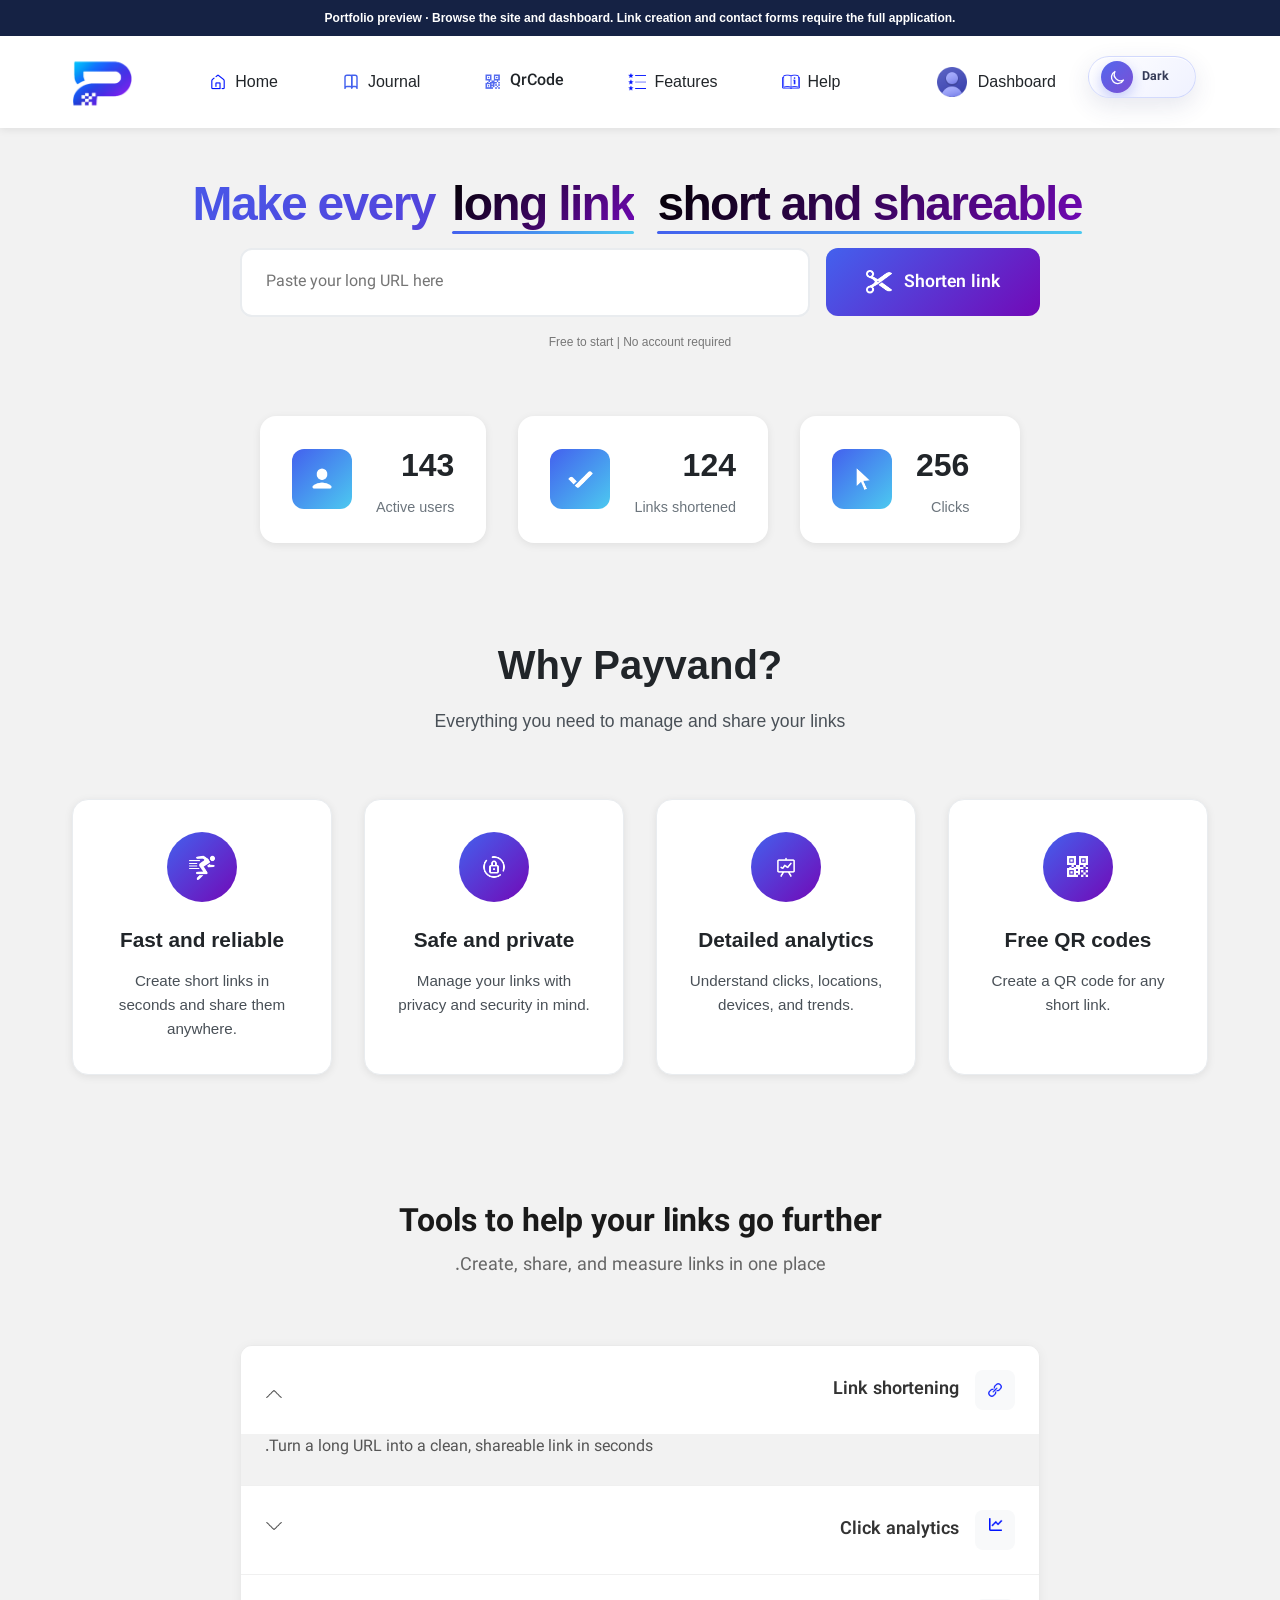
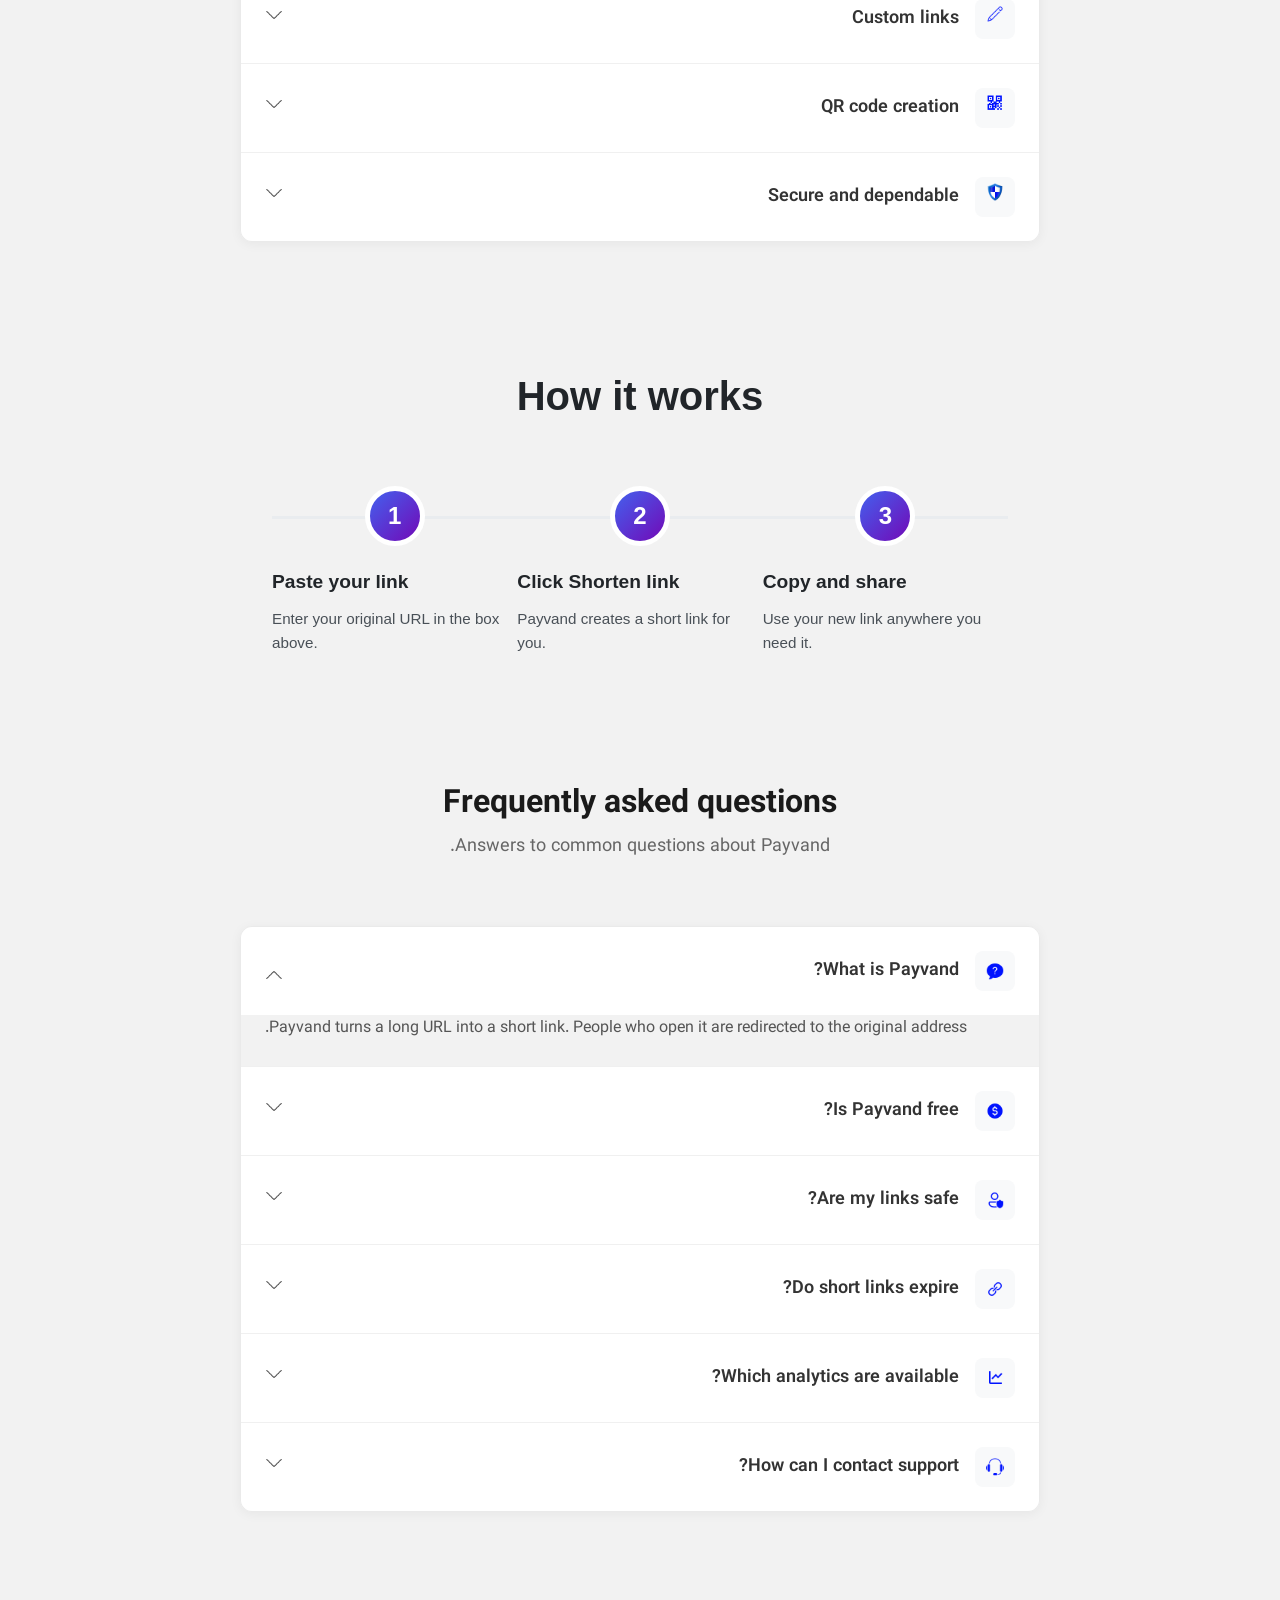
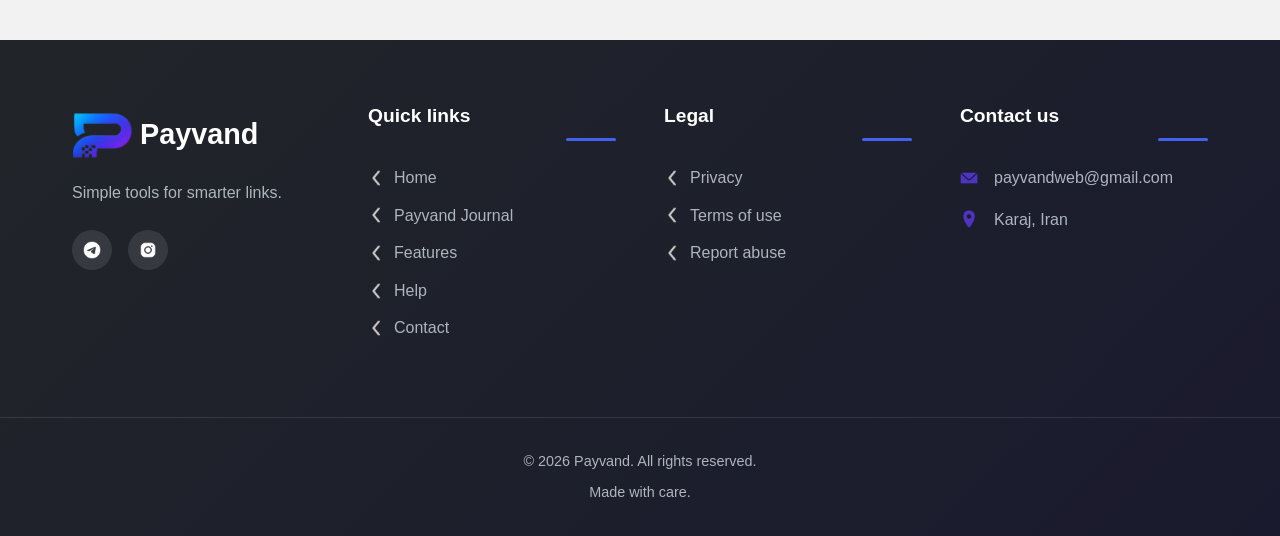
==== commit bbbef9df: "Restore FAQ and features accordions in Pages preview" ====
--- a/docs/index.html
+++ b/docs/index.html
@@ -29,8 +29,7 @@
 <link href="Payvand.UI.styles.css?v=gO_RX54i2z8Yo8VI2ybD9PQnbj8R1QTJ5hEMalgadT8" rel="stylesheet"/>
 <link href="css/Home/Contact.css" rel="stylesheet"/>
 <link href="css/theme.css?v=VKK-2_IEa52J5gbwQ32rbc2KxmZVsV-fwdC8UTf-9BI" rel="stylesheet"/>
-<link href="css/english.css?v=pqDBkj9_6IHhZjxVU0WkHEiP8TNmxTxDv-3dJ5yDS1I" rel="stylesheet"/>
-<link href="css/english.css?v=pqDBkj9_6IHhZjxVU0WkHEiP8TNmxTxDv-3dJ5yDS1I" rel="stylesheet"/>
+<link href="css/english.css?v=header-layer-20261003" rel="stylesheet"/>
 <link href="favicon.ico?v=M99SxDGOllb4gy5ilrcnsdpa4C7pzJbQvpX6XCi3LJg" rel="icon" type="image/x-icon"/>
 <link href="favicon.ico?v=M99SxDGOllb4gy5ilrcnsdpa4C7pzJbQvpX6XCi3LJg" rel="icon" sizes="any"/>
 <link href="favicon.ico?v=M99SxDGOllb4gy5ilrcnsdpa4C7pzJbQvpX6XCi3LJg" rel="shortcut icon"/>
@@ -599,5 +598,5 @@
 </div>
 </div>
 </div>
-<script defer="True" src="demo.js"></script></body>
+<script defer="True" src="demo.js?v=accordion-20261003"></script></body>
 </html>
--- a/docs/css/english.css
+++ b/docs/css/english.css
@@ -5,18 +5,39 @@
 html[lang="en"] .hero-title{letter-spacing:-.035em;line-height:1.17}
 html[lang="en"] .nav-menu{direction:ltr}
 html[lang="en"] .nav-actions{direction:ltr}
-html[lang="en"] .nav-actions .theme-toggle{position:static;inset:auto;transform:none;margin:0 12px 0 0}
+html[lang="en"] .nav-actions .theme-toggle{position:relative;inset:auto;transform:none;margin:0 12px 0 0}
 html[lang="en"] .footer-content{direction:ltr}
 html[lang="en"] .footer-section{text-align:left}
 html[lang="en"] .modal-body{text-align:left}
 html[lang="en"] .short-url-input{direction:ltr}
 
+/* Keep the public header usable between desktop and phone widths. */
+@media (min-width:769px) and (max-width:1080px){
+  html[lang="en"] .navbar{min-height:76px;padding:.75rem 1rem;position:relative;justify-content:flex-start}
+  html[lang="en"] .navbar>a:first-of-type{position:absolute;left:50%;top:50%;transform:translate(-50%,-50%)}
+  html[lang="en"] .navbar>.menu-toggle:first-child{display:block;position:absolute;right:1rem;top:50%;transform:translateY(-50%)}
+  html[lang="en"] .navbar>.menu-toggle:last-child{display:none}
+  html[lang="en"] .nav-menu{display:none;position:absolute;top:100%;right:1rem;width:200px;flex-direction:column;gap:0;background:#fff;box-shadow:var(--shadow-lg);border-radius:8px;overflow:hidden;z-index:1000}
+  html[lang="en"] .nav-menu.active{display:flex}
+  html[lang="en"] .nav-actions{display:flex;position:absolute;left:1rem;top:50%;transform:translateY(-50%);align-items:center;gap:.35rem}
+  html[lang="en"] .nav-actions .theme-toggle{order:0}
+  html[lang="en"][data-theme="dark"] .nav-menu{background:#11182a}
+}
+
+html[lang="en"][data-theme="dark"] .nav-actions .nav-link{color:#edf1fb!important}
+
 @media (max-width:480px){
+  html[lang="en"] .navbar>a:first-of-type{left:68%}
   html[lang="en"] .nav-actions .theme-toggle{margin-right:3px}
   html[lang="en"] .nav-actions .nav-link img{display:none}
-  html[lang="en"] .nav-actions .nav-link{font-size:.76rem;padding:.4rem .2rem;max-width:none;overflow:visible;text-overflow:clip}
+  html[lang="en"] .nav-actions{max-width:none;z-index:2}
+  html[lang="en"] .nav-actions .nav-link{font-size:.76rem;padding:.4rem .2rem;max-width:none;overflow:visible;text-overflow:clip;white-space:nowrap}
 }
 @media (max-width:360px){
-  html[lang="en"] .nav-actions .theme-toggle{display:none}
+  html[lang="en"] .nav-actions{left:.5rem;gap:.2rem}
+  html[lang="en"] .nav-actions .theme-toggle{display:inline-flex;width:38px;min-width:38px;height:38px;padding:2px;margin-right:1px}
+  html[lang="en"] .nav-actions .theme-toggle-icons{flex-basis:30px;width:30px;height:30px}
+  html[lang="en"] .nav-actions .nav-link{font-size:.7rem;padding:.3rem .1rem}
+  html[lang="en"] .icon-Logo{width:40px;height:40px}
 }
 
